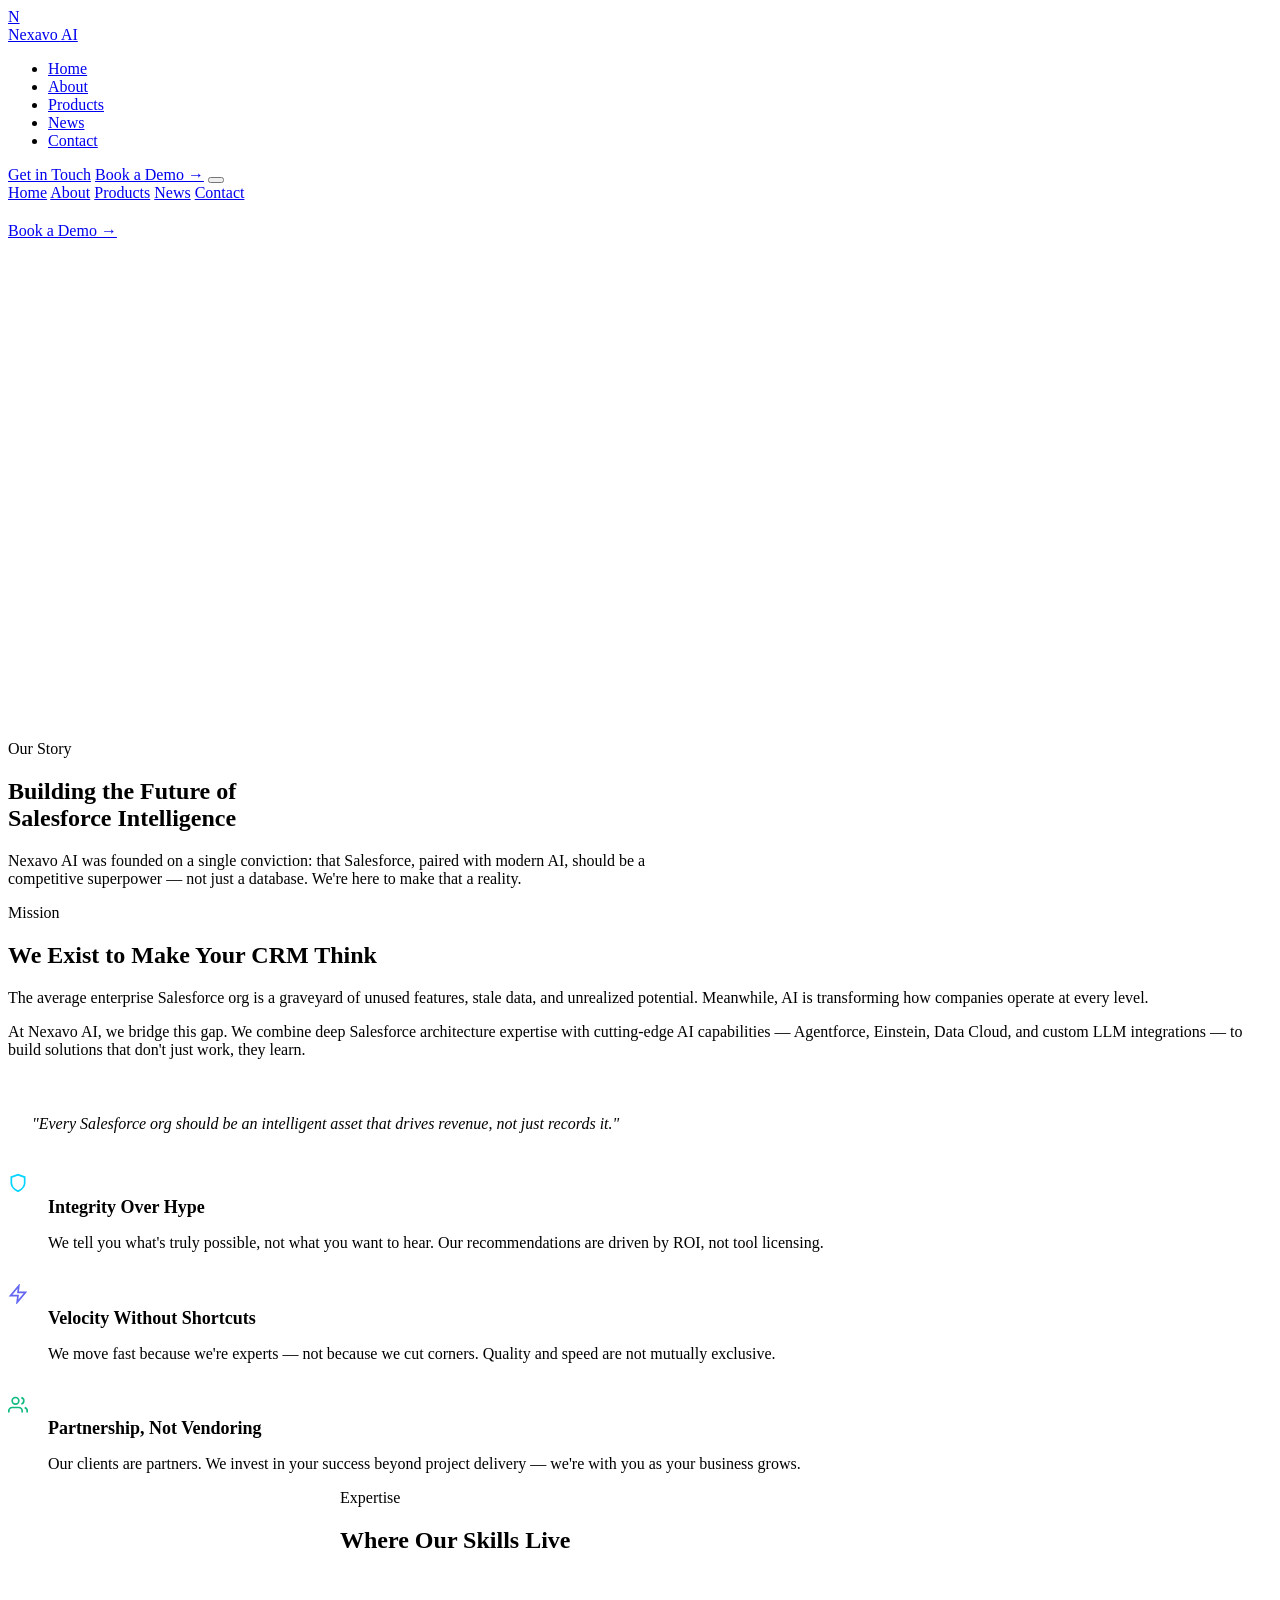
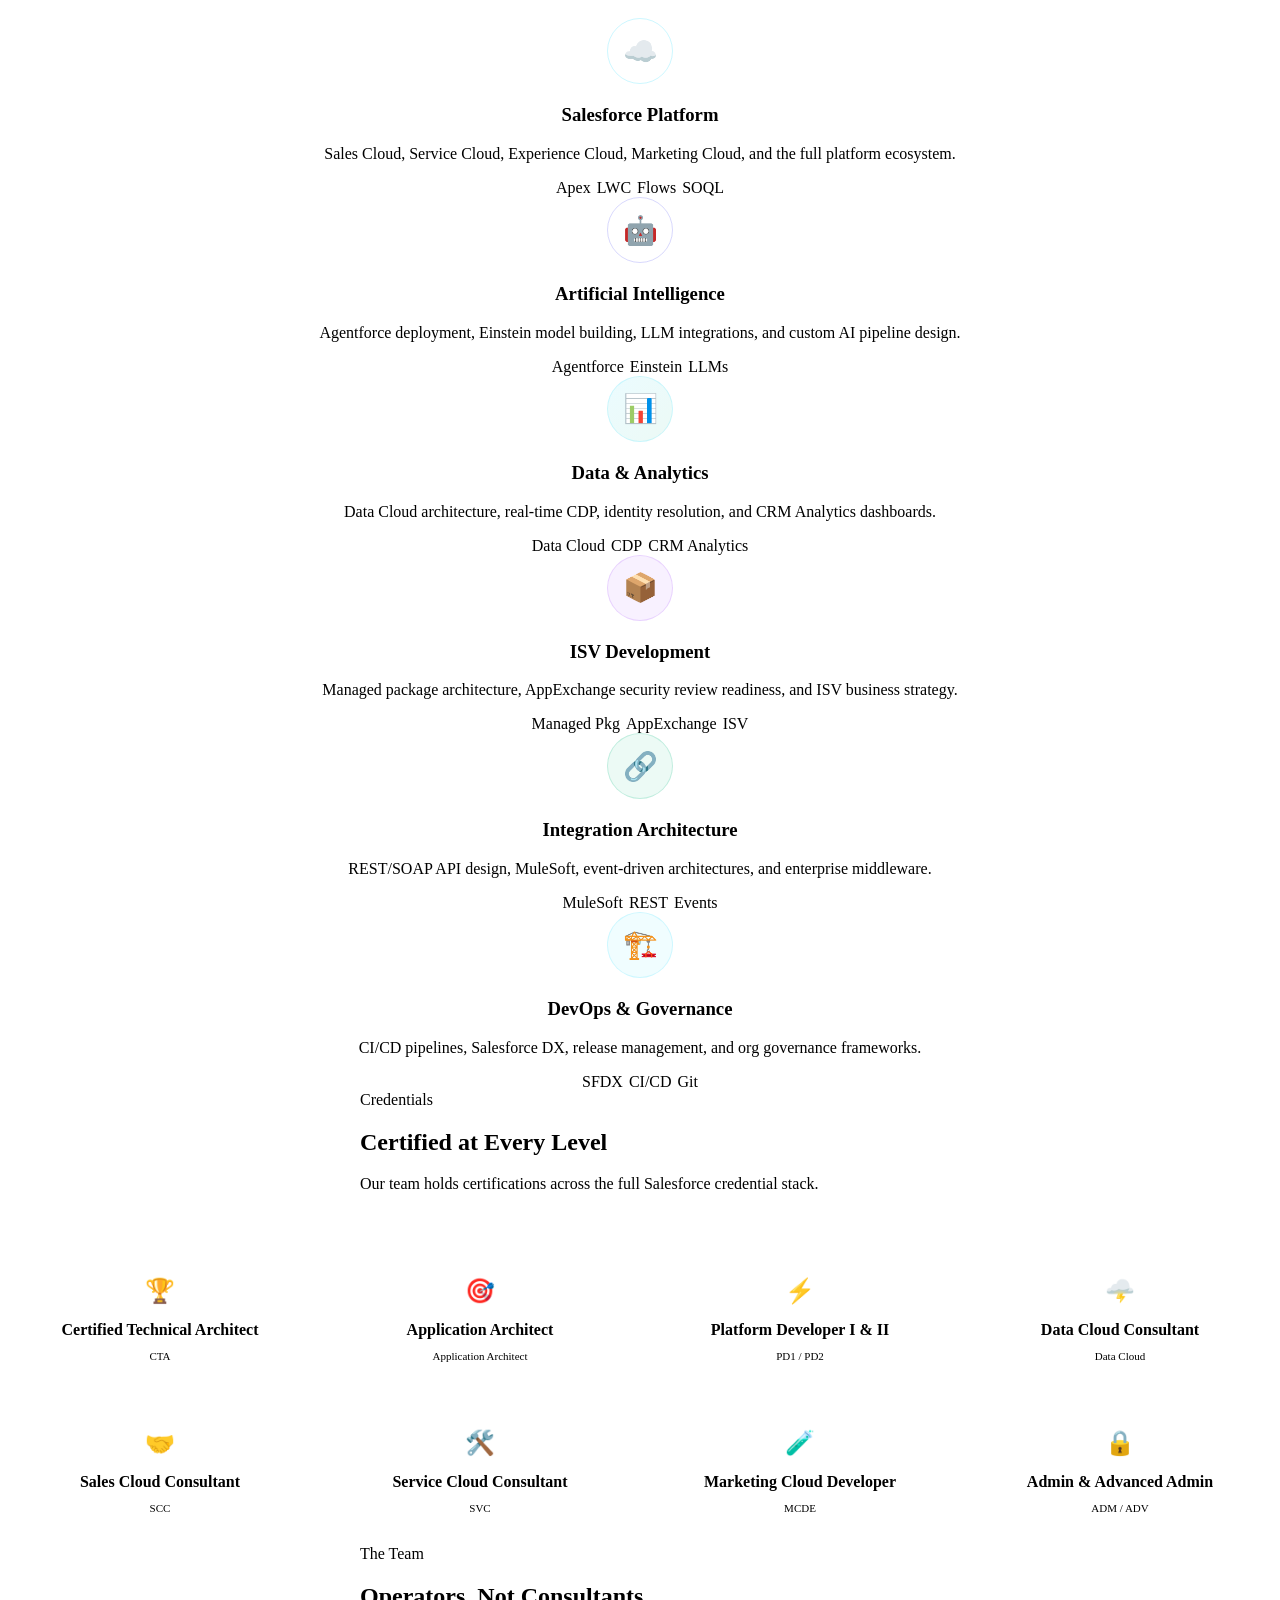
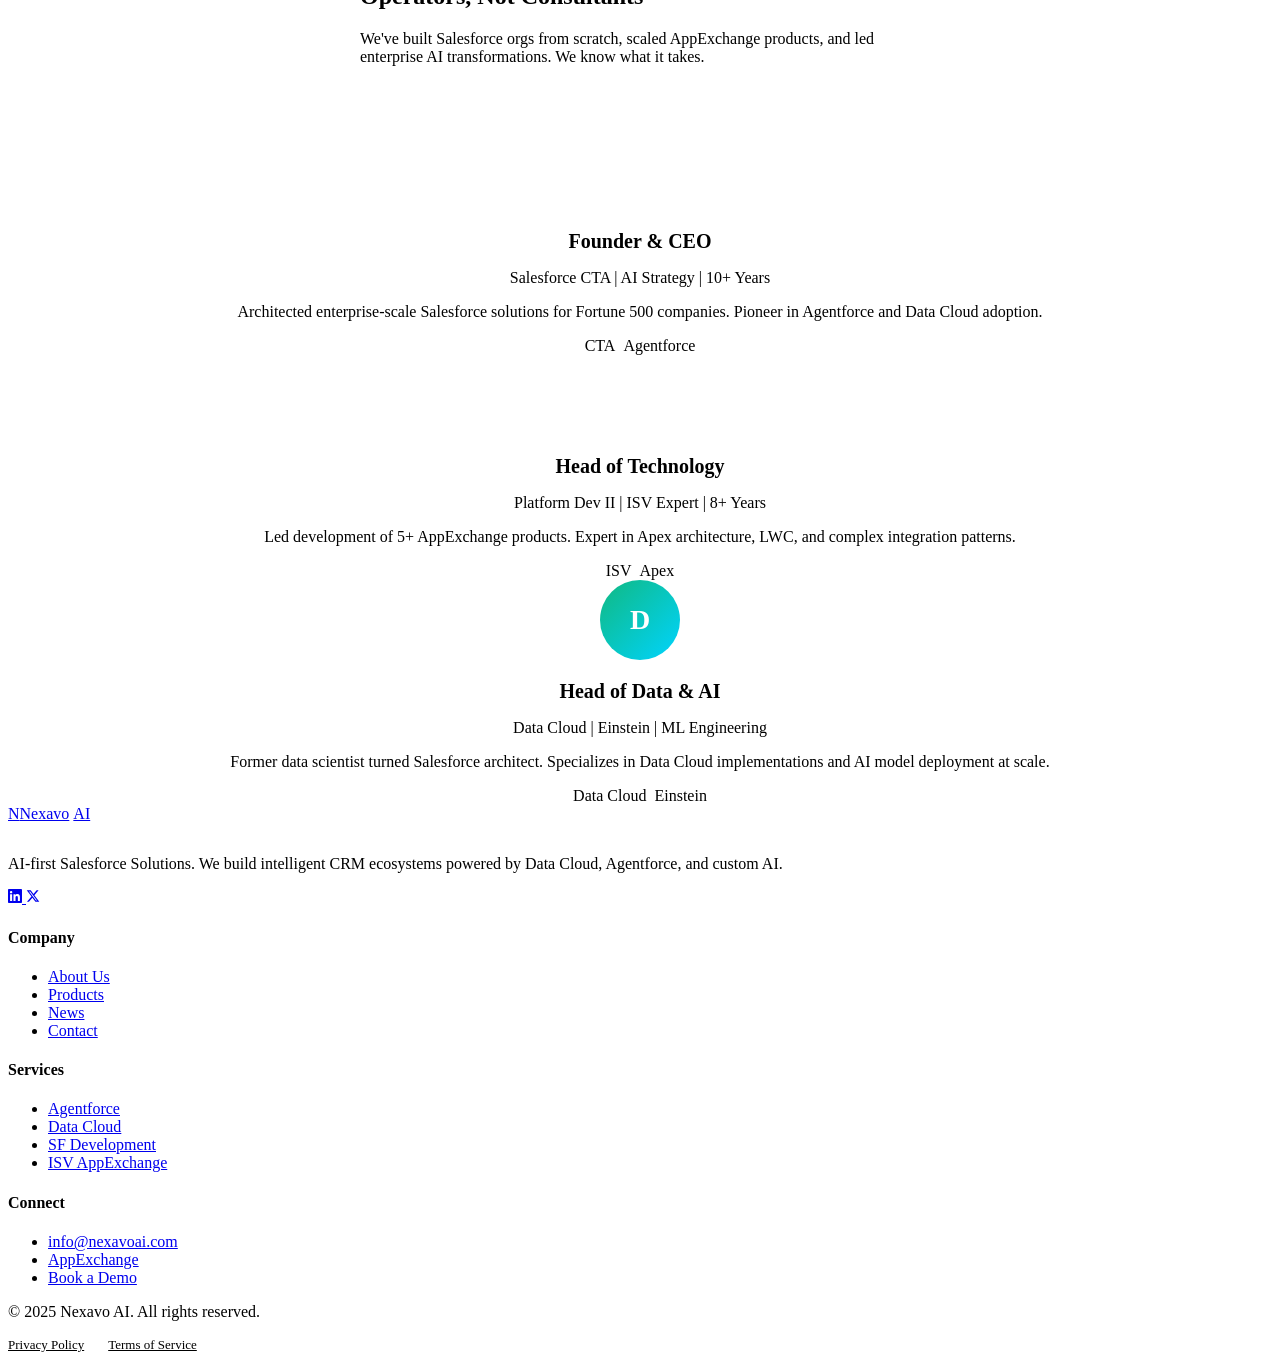
==== about.html @ 1b569180 "updated" ====
<!DOCTYPE html>
<html lang="en">
<head>
  <meta charset="UTF-8" />
  <meta name="viewport" content="width=device-width, initial-scale=1.0" />
  <meta name="description" content="About Nexavo AI — Our story, mission, and expertise in Salesforce development, Data Cloud, and AI." />
  <title>About Us — Nexavo AI</title>
  <link rel="stylesheet" href="css/style.css" />
  <link rel="icon" type="image/svg+xml" href="data:image/svg+xml,<svg xmlns='http://www.w3.org/2000/svg' viewBox='0 0 36 36'><rect width='36' height='36' rx='10' fill='url(%23g)'/><defs><linearGradient id='g' x1='0' y1='0' x2='1' y2='1'><stop offset='0' stop-color='%2300D4FF'/><stop offset='1' stop-color='%236366F1'/></linearGradient></defs><text x='8' y='26' font-size='20' font-weight='900' fill='white' font-family='sans-serif'>N</text></svg>" />
</head>
<body>

  <!-- NAV -->
  <nav class="nav" id="nav">
    <div class="container">
      <div class="nav-inner">
        <a href="index.html" class="nav-logo">
          <div class="logo-mark">N</div>
          Nexavo <span class="text-accent">AI</span>
        </a>
        <ul class="nav-links">
          <li><a href="index.html" class="nav-link">Home</a></li>
          <li><a href="about.html" class="nav-link">About</a></li>
          <li><a href="products.html" class="nav-link">Products</a></li>
          <li><a href="news.html" class="nav-link">News</a></li>
          <li><a href="contact.html" class="nav-link">Contact</a></li>
        </ul>
        <div class="nav-cta">
          <a href="contact.html" class="btn btn-secondary">Get in Touch</a>
          <a href="contact.html" class="btn btn-primary">Book a Demo →</a>
          <button class="hamburger" id="hamburger" aria-label="Menu">
            <span></span><span></span><span></span>
          </button>
        </div>
      </div>
    </div>
  </nav>

  <div class="mobile-menu" id="mobileMenu">
    <a href="index.html" class="nav-link">Home</a>
    <a href="about.html" class="nav-link">About</a>
    <a href="products.html" class="nav-link">Products</a>
    <a href="news.html" class="nav-link">News</a>
    <a href="contact.html" class="nav-link">Contact</a>
    <div style="margin-top:20px;display:flex;flex-direction:column;gap:12px;width:100%;max-width:280px;">
      <a href="contact.html" class="btn btn-primary btn-lg w-full" style="justify-content:center;">Book a Demo →</a>
    </div>
  </div>

  <!-- PAGE HERO -->
  <section class="page-hero" style="position:relative;overflow:hidden;">
    <div class="grid-bg"></div>
    <div class="orb orb-cyan" style="width:500px;height:500px;top:-100px;right:-100px;opacity:0.5;"></div>
    <div class="container">
      <div style="max-width:700px;">
        <div class="section-label" style="animation:fadeSlideUp 0.5s ease both;">
          <span>Our Story</span>
        </div>
        <h1 class="display-xl mb-24" style="animation:fadeSlideUp 0.5s 0.1s ease both;">
          Building the Future of<br>
          <span class="gradient-text">Salesforce Intelligence</span>
        </h1>
        <p class="body-lg text-muted" style="animation:fadeSlideUp 0.5s 0.2s ease both;">
          Nexavo AI was founded on a single conviction: that Salesforce, paired with modern AI, should be a competitive superpower — not just a database. We're here to make that a reality.
        </p>
      </div>
    </div>
  </section>

  <!-- MISSION -->
  <section class="section">
    <div class="container">
      <div class="grid-2" style="gap:80px;">
        <div class="reveal">
          <div class="section-label"><span>Mission</span></div>
          <h2 class="display-lg mb-24">We Exist to Make Your CRM Think</h2>
          <p class="body-lg text-muted mb-24">
            The average enterprise Salesforce org is a graveyard of unused features, stale data, and unrealized potential. Meanwhile, AI is transforming how companies operate at every level.
          </p>
          <p class="body-md text-muted mb-32">
            At Nexavo AI, we bridge this gap. We combine deep Salesforce architecture expertise with cutting-edge AI capabilities — Agentforce, Einstein, Data Cloud, and custom LLM integrations — to build solutions that don't just work, they learn.
          </p>
          <div style="padding:24px;background:var(--bg-elevated);border:1px solid var(--border-subtle);border-left:3px solid var(--cyan);border-radius:0 var(--radius-md) var(--radius-md) 0;">
            <p class="body-lg" style="font-style:italic;color:var(--text-secondary);">
              "Every Salesforce org should be an intelligent asset that drives revenue, not just records it."
            </p>
          </div>
        </div>

        <div class="reveal reveal-delay-2">
          <!-- Values grid -->
          <div style="display:flex;flex-direction:column;gap:16px;">
            <div class="card" style="display:flex;gap:20px;align-items:flex-start;">
              <div class="feature-icon icon-cyan" style="margin-bottom:0;flex-shrink:0;">
                <svg width="20" height="20" viewBox="0 0 24 24" fill="none" stroke="#00D4FF" stroke-width="2"><path d="M12 22s8-4 8-10V5l-8-3-8 3v7c0 6 8 10 8 10z"/></svg>
              </div>
              <div>
                <h4 class="display-sm" style="font-size:18px;margin-bottom:6px;">Integrity Over Hype</h4>
                <p class="body-sm text-muted">We tell you what's truly possible, not what you want to hear. Our recommendations are driven by ROI, not tool licensing.</p>
              </div>
            </div>
            <div class="card" style="display:flex;gap:20px;align-items:flex-start;">
              <div class="feature-icon icon-indigo" style="margin-bottom:0;flex-shrink:0;">
                <svg width="20" height="20" viewBox="0 0 24 24" fill="none" stroke="#6366F1" stroke-width="2"><path d="M13 2L3 14h9l-1 8 10-12h-9l1-8z"/></svg>
              </div>
              <div>
                <h4 class="display-sm" style="font-size:18px;margin-bottom:6px;">Velocity Without Shortcuts</h4>
                <p class="body-sm text-muted">We move fast because we're experts — not because we cut corners. Quality and speed are not mutually exclusive.</p>
              </div>
            </div>
            <div class="card" style="display:flex;gap:20px;align-items:flex-start;">
              <div class="feature-icon icon-emerald" style="margin-bottom:0;flex-shrink:0;">
                <svg width="20" height="20" viewBox="0 0 24 24" fill="none" stroke="#10B981" stroke-width="2"><path d="M17 21v-2a4 4 0 0 0-4-4H5a4 4 0 0 0-4 4v2"/><circle cx="9" cy="7" r="4"/><path d="M23 21v-2a4 4 0 0 0-3-3.87"/><path d="M16 3.13a4 4 0 0 1 0 7.75"/></svg>
              </div>
              <div>
                <h4 class="display-sm" style="font-size:18px;margin-bottom:6px;">Partnership, Not Vendoring</h4>
                <p class="body-sm text-muted">Our clients are partners. We invest in your success beyond project delivery — we're with you as your business grows.</p>
              </div>
            </div>
          </div>
        </div>
      </div>
    </div>
  </section>

  <!-- EXPERTISE -->
  <section class="section" style="background:var(--bg-surface);border-top:1px solid var(--border-subtle);border-bottom:1px solid var(--border-subtle);">
    <div class="container">
      <div class="text-center reveal" style="max-width:600px;margin:0 auto 64px;">
        <div class="section-label" style="justify-content:center;"><span>Expertise</span></div>
        <h2 class="display-lg">Where Our Skills Live</h2>
      </div>

      <div class="grid-3" style="gap:20px;">
        <div class="card reveal" style="text-align:center;">
          <div style="width:64px;height:64px;border-radius:50%;background:linear-gradient(135deg,var(--cyan-dim),var(--indigo-dim));border:1px solid rgba(0,212,255,0.2);display:flex;align-items:center;justify-content:center;margin:0 auto 20px;font-size:28px;">☁️</div>
          <h3 class="display-sm mb-12">Salesforce Platform</h3>
          <p class="body-sm text-muted mb-20">Sales Cloud, Service Cloud, Experience Cloud, Marketing Cloud, and the full platform ecosystem.</p>
          <div style="display:flex;flex-wrap:wrap;gap:6px;justify-content:center;">
            <span class="tag tag-white">Apex</span>
            <span class="tag tag-white">LWC</span>
            <span class="tag tag-white">Flows</span>
            <span class="tag tag-white">SOQL</span>
          </div>
        </div>

        <div class="card reveal reveal-delay-1" style="text-align:center;">
          <div style="width:64px;height:64px;border-radius:50%;background:linear-gradient(135deg,var(--indigo-dim),rgba(168,85,247,0.12));border:1px solid rgba(99,102,241,0.25);display:flex;align-items:center;justify-content:center;margin:0 auto 20px;font-size:28px;">🤖</div>
          <h3 class="display-sm mb-12">Artificial Intelligence</h3>
          <p class="body-sm text-muted mb-20">Agentforce deployment, Einstein model building, LLM integrations, and custom AI pipeline design.</p>
          <div style="display:flex;flex-wrap:wrap;gap:6px;justify-content:center;">
            <span class="tag tag-indigo">Agentforce</span>
            <span class="tag tag-white">Einstein</span>
            <span class="tag tag-white">LLMs</span>
          </div>
        </div>

        <div class="card reveal reveal-delay-2" style="text-align:center;">
          <div style="width:64px;height:64px;border-radius:50%;background:linear-gradient(135deg,rgba(0,212,255,0.08),rgba(16,185,129,0.08));border:1px solid rgba(0,212,255,0.15);display:flex;align-items:center;justify-content:center;margin:0 auto 20px;font-size:28px;">📊</div>
          <h3 class="display-sm mb-12">Data & Analytics</h3>
          <p class="body-sm text-muted mb-20">Data Cloud architecture, real-time CDP, identity resolution, and CRM Analytics dashboards.</p>
          <div style="display:flex;flex-wrap:wrap;gap:6px;justify-content:center;">
            <span class="tag tag-cyan">Data Cloud</span>
            <span class="tag tag-white">CDP</span>
            <span class="tag tag-white">CRM Analytics</span>
          </div>
        </div>

        <div class="card reveal" style="text-align:center;">
          <div style="width:64px;height:64px;border-radius:50%;background:rgba(168,85,247,0.08);border:1px solid rgba(168,85,247,0.2);display:flex;align-items:center;justify-content:center;margin:0 auto 20px;font-size:28px;">📦</div>
          <h3 class="display-sm mb-12">ISV Development</h3>
          <p class="body-sm text-muted mb-20">Managed package architecture, AppExchange security review readiness, and ISV business strategy.</p>
          <div style="display:flex;flex-wrap:wrap;gap:6px;justify-content:center;">
            <span class="tag tag-white">Managed Pkg</span>
            <span class="tag tag-white">AppExchange</span>
            <span class="tag tag-white">ISV</span>
          </div>
        </div>

        <div class="card reveal reveal-delay-1" style="text-align:center;">
          <div style="width:64px;height:64px;border-radius:50%;background:rgba(16,185,129,0.08);border:1px solid rgba(16,185,129,0.2);display:flex;align-items:center;justify-content:center;margin:0 auto 20px;font-size:28px;">🔗</div>
          <h3 class="display-sm mb-12">Integration Architecture</h3>
          <p class="body-sm text-muted mb-20">REST/SOAP API design, MuleSoft, event-driven architectures, and enterprise middleware.</p>
          <div style="display:flex;flex-wrap:wrap;gap:6px;justify-content:center;">
            <span class="tag tag-white">MuleSoft</span>
            <span class="tag tag-white">REST</span>
            <span class="tag tag-white">Events</span>
          </div>
        </div>

        <div class="card reveal reveal-delay-2" style="text-align:center;">
          <div style="width:64px;height:64px;border-radius:50%;background:rgba(0,212,255,0.06);border:1px solid rgba(0,212,255,0.15);display:flex;align-items:center;justify-content:center;margin:0 auto 20px;font-size:28px;">🏗️</div>
          <h3 class="display-sm mb-12">DevOps & Governance</h3>
          <p class="body-sm text-muted mb-20">CI/CD pipelines, Salesforce DX, release management, and org governance frameworks.</p>
          <div style="display:flex;flex-wrap:wrap;gap:6px;justify-content:center;">
            <span class="tag tag-white">SFDX</span>
            <span class="tag tag-white">CI/CD</span>
            <span class="tag tag-white">Git</span>
          </div>
        </div>
      </div>
    </div>
  </section>

  <!-- CERTIFICATIONS -->
  <section class="section">
    <div class="container">
      <div class="text-center reveal" style="max-width:560px;margin:0 auto 64px;">
        <div class="section-label" style="justify-content:center;"><span>Credentials</span></div>
        <h2 class="display-lg">Certified at Every Level</h2>
        <p class="body-lg text-muted" style="margin-top:16px;">Our team holds certifications across the full Salesforce credential stack.</p>
      </div>

      <div style="display:grid;grid-template-columns:repeat(4,1fr);gap:16px;">
        <div class="reveal" style="background:var(--bg-surface);border:1px solid var(--border-subtle);border-radius:var(--radius-md);padding:20px;text-align:center;">
          <div style="font-size:24px;margin-bottom:12px;">🏆</div>
          <p class="body-sm" style="font-weight:600;margin-bottom:4px;">Certified Technical Architect</p>
          <p style="font-size:11px;color:var(--text-muted);font-family:var(--font-mono);">CTA</p>
        </div>
        <div class="reveal reveal-delay-1" style="background:var(--bg-surface);border:1px solid var(--border-subtle);border-radius:var(--radius-md);padding:20px;text-align:center;">
          <div style="font-size:24px;margin-bottom:12px;">🎯</div>
          <p class="body-sm" style="font-weight:600;margin-bottom:4px;">Application Architect</p>
          <p style="font-size:11px;color:var(--text-muted);font-family:var(--font-mono);">Application Architect</p>
        </div>
        <div class="reveal reveal-delay-2" style="background:var(--bg-surface);border:1px solid var(--border-subtle);border-radius:var(--radius-md);padding:20px;text-align:center;">
          <div style="font-size:24px;margin-bottom:12px;">⚡</div>
          <p class="body-sm" style="font-weight:600;margin-bottom:4px;">Platform Developer I & II</p>
          <p style="font-size:11px;color:var(--text-muted);font-family:var(--font-mono);">PD1 / PD2</p>
        </div>
        <div class="reveal reveal-delay-3" style="background:var(--bg-surface);border:1px solid var(--border-subtle);border-radius:var(--radius-md);padding:20px;text-align:center;">
          <div style="font-size:24px;margin-bottom:12px;">🌩️</div>
          <p class="body-sm" style="font-weight:600;margin-bottom:4px;">Data Cloud Consultant</p>
          <p style="font-size:11px;color:var(--text-muted);font-family:var(--font-mono);">Data Cloud</p>
        </div>
        <div class="reveal" style="background:var(--bg-surface);border:1px solid var(--border-subtle);border-radius:var(--radius-md);padding:20px;text-align:center;">
          <div style="font-size:24px;margin-bottom:12px;">🤝</div>
          <p class="body-sm" style="font-weight:600;margin-bottom:4px;">Sales Cloud Consultant</p>
          <p style="font-size:11px;color:var(--text-muted);font-family:var(--font-mono);">SCC</p>
        </div>
        <div class="reveal reveal-delay-1" style="background:var(--bg-surface);border:1px solid var(--border-subtle);border-radius:var(--radius-md);padding:20px;text-align:center;">
          <div style="font-size:24px;margin-bottom:12px;">🛠️</div>
          <p class="body-sm" style="font-weight:600;margin-bottom:4px;">Service Cloud Consultant</p>
          <p style="font-size:11px;color:var(--text-muted);font-family:var(--font-mono);">SVC</p>
        </div>
        <div class="reveal reveal-delay-2" style="background:var(--bg-surface);border:1px solid var(--border-subtle);border-radius:var(--radius-md);padding:20px;text-align:center;">
          <div style="font-size:24px;margin-bottom:12px;">🧪</div>
          <p class="body-sm" style="font-weight:600;margin-bottom:4px;">Marketing Cloud Developer</p>
          <p style="font-size:11px;color:var(--text-muted);font-family:var(--font-mono);">MCDE</p>
        </div>
        <div class="reveal reveal-delay-3" style="background:var(--bg-surface);border:1px solid var(--border-subtle);border-radius:var(--radius-md);padding:20px;text-align:center;">
          <div style="font-size:24px;margin-bottom:12px;">🔒</div>
          <p class="body-sm" style="font-weight:600;margin-bottom:4px;">Admin & Advanced Admin</p>
          <p style="font-size:11px;color:var(--text-muted);font-family:var(--font-mono);">ADM / ADV</p>
        </div>
      </div>
    </div>
  </section>

  <!-- TEAM -->
  <section class="section" style="background:var(--bg-surface);border-top:1px solid var(--border-subtle);">
    <div class="container">
      <div class="text-center reveal" style="max-width:560px;margin:0 auto 64px;">
        <div class="section-label" style="justify-content:center;"><span>The Team</span></div>
        <h2 class="display-lg">Operators, Not Consultants</h2>
        <p class="body-lg text-muted" style="margin-top:16px;">We've built Salesforce orgs from scratch, scaled AppExchange products, and led enterprise AI transformations. We know what it takes.</p>
      </div>

      <div class="grid-3" style="gap:24px;">
        <!-- Founder placeholder -->
        <div class="card reveal" style="text-align:center;">
          <div style="width:80px;height:80px;border-radius:50%;background:linear-gradient(135deg,var(--cyan),var(--indigo));margin:0 auto 20px;display:flex;align-items:center;justify-content:center;font-family:var(--font-display);font-weight:800;font-size:28px;color:#fff;">F</div>
          <h3 class="display-sm" style="font-size:20px;margin-bottom:4px;">Founder & CEO</h3>
          <p class="body-sm text-muted mb-16">Salesforce CTA | AI Strategy | 10+ Years</p>
          <p class="body-sm text-muted">Architected enterprise-scale Salesforce solutions for Fortune 500 companies. Pioneer in Agentforce and Data Cloud adoption.</p>
          <div style="display:flex;gap:8px;justify-content:center;margin-top:16px;">
            <span class="tag tag-cyan">CTA</span>
            <span class="tag tag-white">Agentforce</span>
          </div>
        </div>

        <div class="card reveal reveal-delay-1" style="text-align:center;">
          <div style="width:80px;height:80px;border-radius:50%;background:linear-gradient(135deg,var(--indigo),#A855F7);margin:0 auto 20px;display:flex;align-items:center;justify-content:center;font-family:var(--font-display);font-weight:800;font-size:28px;color:#fff;">T</div>
          <h3 class="display-sm" style="font-size:20px;margin-bottom:4px;">Head of Technology</h3>
          <p class="body-sm text-muted mb-16">Platform Dev II | ISV Expert | 8+ Years</p>
          <p class="body-sm text-muted">Led development of 5+ AppExchange products. Expert in Apex architecture, LWC, and complex integration patterns.</p>
          <div style="display:flex;gap:8px;justify-content:center;margin-top:16px;">
            <span class="tag tag-indigo">ISV</span>
            <span class="tag tag-white">Apex</span>
          </div>
        </div>

        <div class="card reveal reveal-delay-2" style="text-align:center;">
          <div style="width:80px;height:80px;border-radius:50%;background:linear-gradient(135deg,#10B981,#00D4FF);margin:0 auto 20px;display:flex;align-items:center;justify-content:center;font-family:var(--font-display);font-weight:800;font-size:28px;color:#fff;">D</div>
          <h3 class="display-sm" style="font-size:20px;margin-bottom:4px;">Head of Data & AI</h3>
          <p class="body-sm text-muted mb-16">Data Cloud | Einstein | ML Engineering</p>
          <p class="body-sm text-muted">Former data scientist turned Salesforce architect. Specializes in Data Cloud implementations and AI model deployment at scale.</p>
          <div style="display:flex;gap:8px;justify-content:center;margin-top:16px;">
            <span class="tag tag-cyan">Data Cloud</span>
            <span class="tag tag-white">Einstein</span>
          </div>
        </div>
      </div>
    </div>
  </section>

  <!-- FOOTER -->
  <footer class="footer">
    <div class="container">
      <div class="footer-grid">
        <div class="footer-brand">
          <a href="index.html" class="nav-logo" style="display:inline-flex;margin-bottom:16px;">
            <div class="logo-mark">N</div>
            Nexavo <span class="text-accent" style="margin-left:4px;">AI</span>
          </a>
          <p>AI-first Salesforce Solutions. We build intelligent CRM ecosystems powered by Data Cloud, Agentforce, and custom AI.</p>
          <div class="social-links">
            <a href="#" class="social-link" aria-label="LinkedIn">
              <svg width="14" height="14" viewBox="0 0 24 24" fill="currentColor"><path d="M20.447 20.452h-3.554v-5.569c0-1.328-.027-3.037-1.852-3.037-1.853 0-2.136 1.445-2.136 2.939v5.667H9.351V9h3.414v1.561h.046c.477-.9 1.637-1.85 3.37-1.85 3.601 0 4.267 2.37 4.267 5.455v6.286zM5.337 7.433a2.062 2.062 0 0 1-2.063-2.065 2.064 2.064 0 1 1 2.063 2.065zm1.782 13.019H3.555V9h3.564v11.452zM22.225 0H1.771C.792 0 0 .774 0 1.729v20.542C0 23.227.792 24 1.771 24h20.451C23.2 24 24 23.227 24 22.271V1.729C24 .774 23.2 0 22.222 0h.003z"/></svg>
            </a>
            <a href="#" class="social-link" aria-label="Twitter/X">
              <svg width="14" height="14" viewBox="0 0 24 24" fill="currentColor"><path d="M18.244 2.25h3.308l-7.227 8.26 8.502 11.24H16.17l-5.214-6.817L4.99 21.75H1.68l7.73-8.835L1.254 2.25H8.08l4.713 6.231zm-1.161 17.52h1.833L7.084 4.126H5.117z"/></svg>
            </a>
          </div>
        </div>
        <div class="footer-col">
          <h4>Company</h4>
          <ul><li><a href="about.html">About Us</a></li><li><a href="products.html">Products</a></li><li><a href="news.html">News</a></li><li><a href="contact.html">Contact</a></li></ul>
        </div>
        <div class="footer-col">
          <h4>Services</h4>
          <ul><li><a href="#">Agentforce</a></li><li><a href="#">Data Cloud</a></li><li><a href="#">SF Development</a></li><li><a href="#">ISV AppExchange</a></li></ul>
        </div>
        <div class="footer-col">
          <h4>Connect</h4>
          <ul><li><a href="mailto:info@nexavoai.com">info@nexavoai.com</a></li><li><a href="#">AppExchange</a></li><li><a href="contact.html">Book a Demo</a></li></ul>
        </div>
      </div>
      <div class="footer-bottom">
        <p>© 2025 Nexavo AI. All rights reserved.</p>
        <div style="display:flex;gap:24px;"><a href="#" style="font-size:13px;color:var(--text-muted);">Privacy Policy</a><a href="#" style="font-size:13px;color:var(--text-muted);">Terms of Service</a></div>
      </div>
    </div>
  </footer>

  <script src="js/main.js"></script>
</body>
</html>
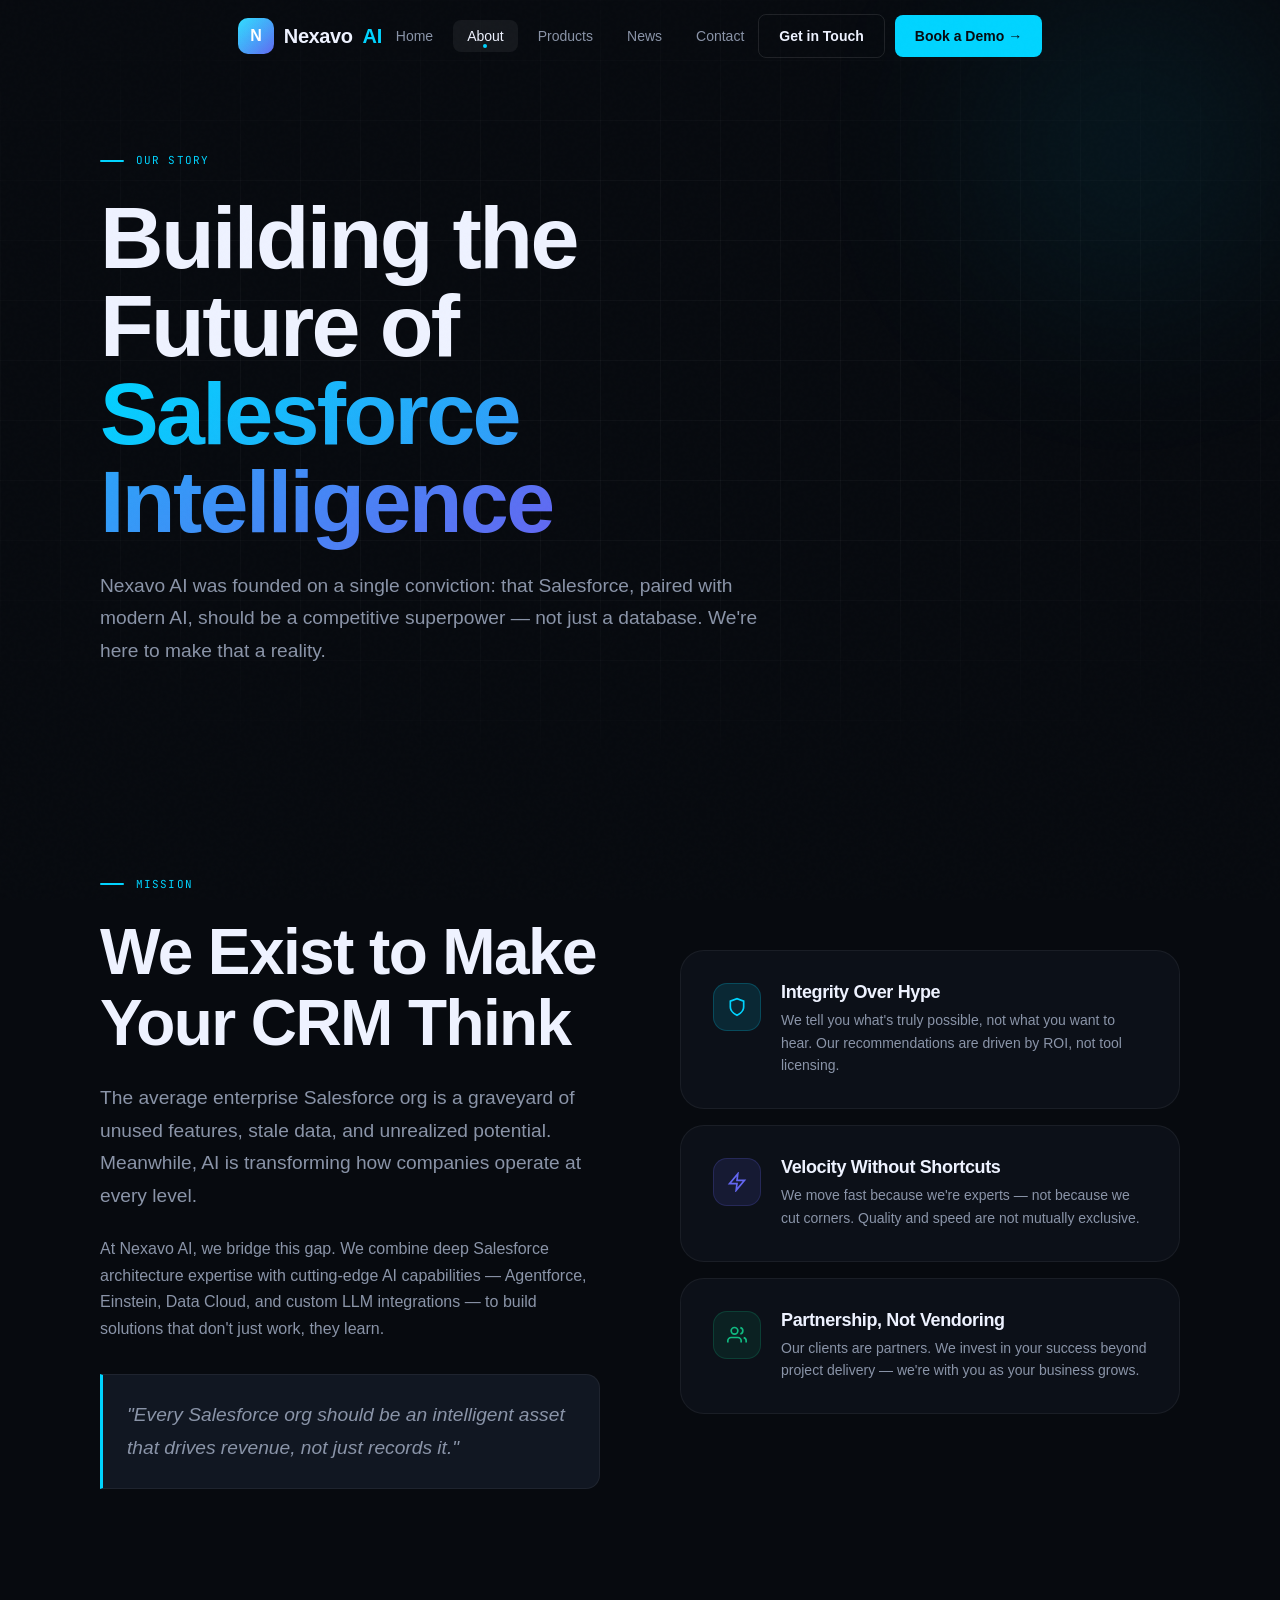
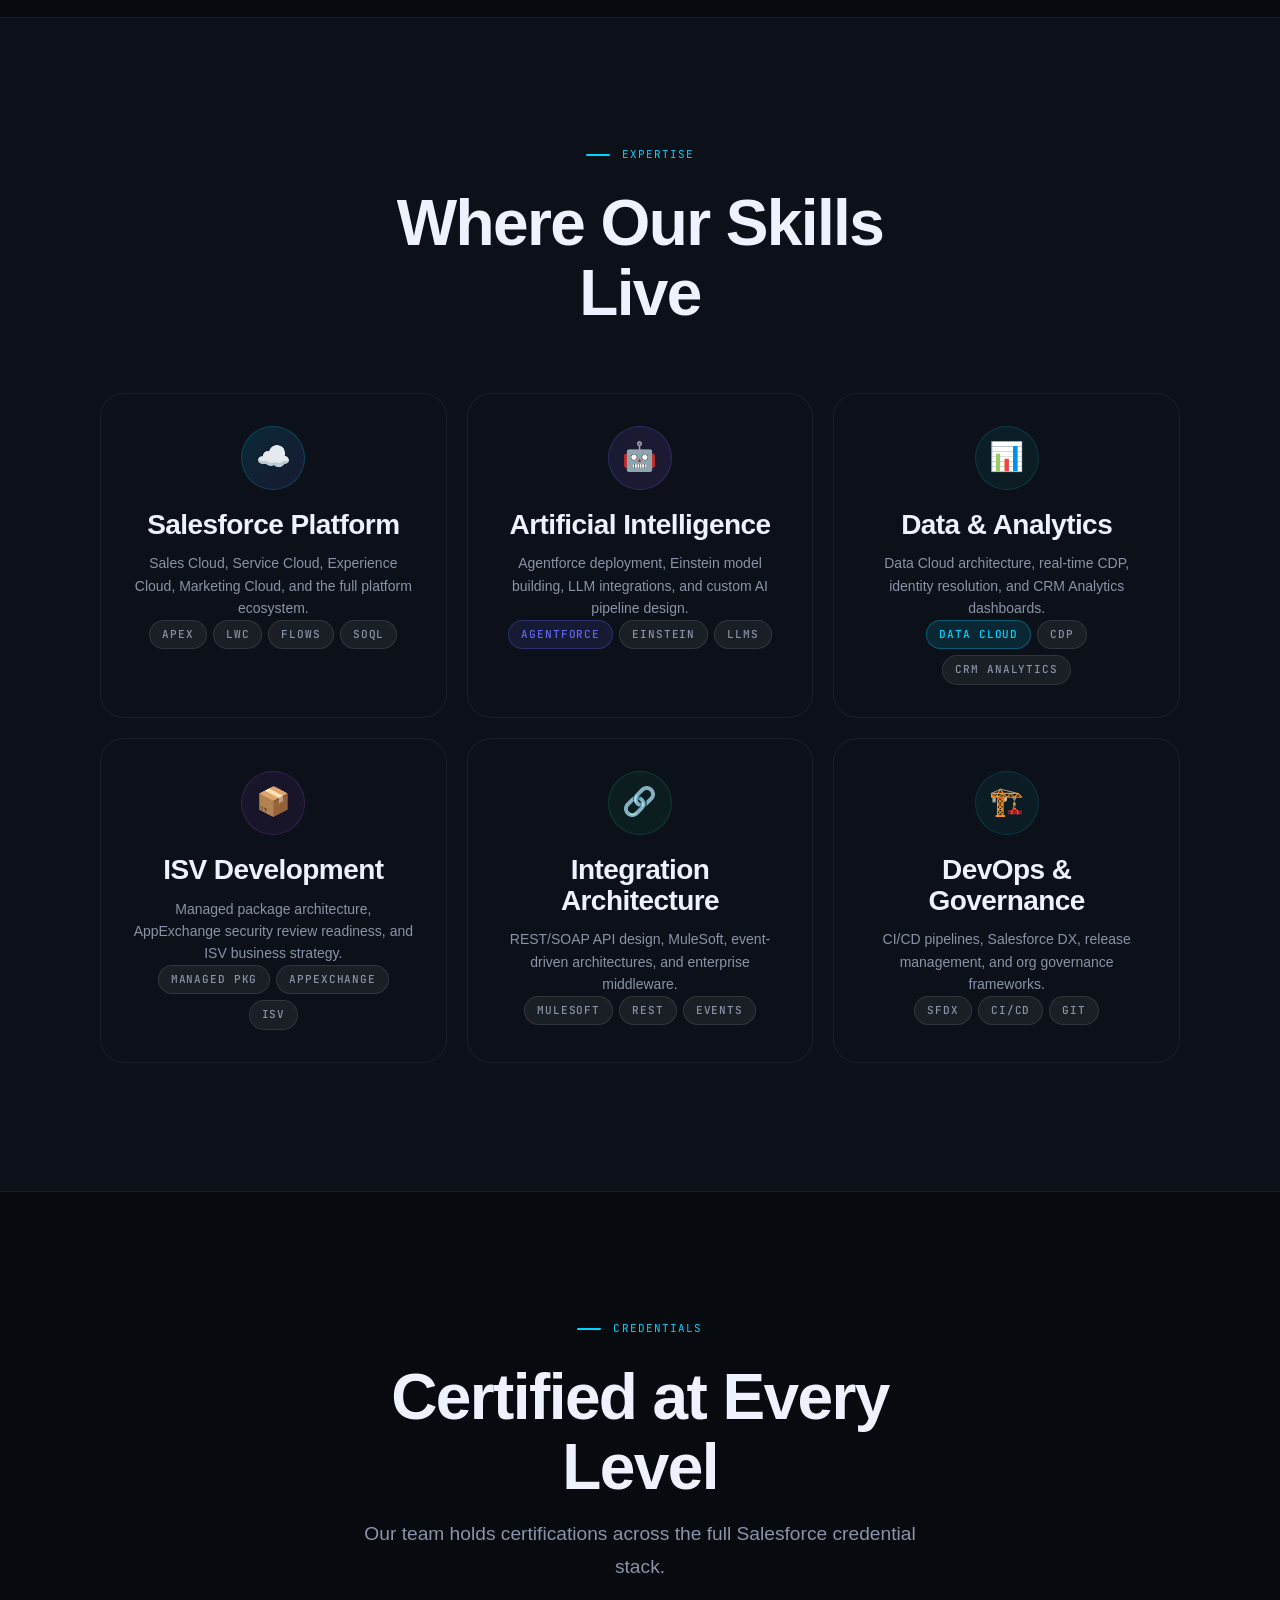
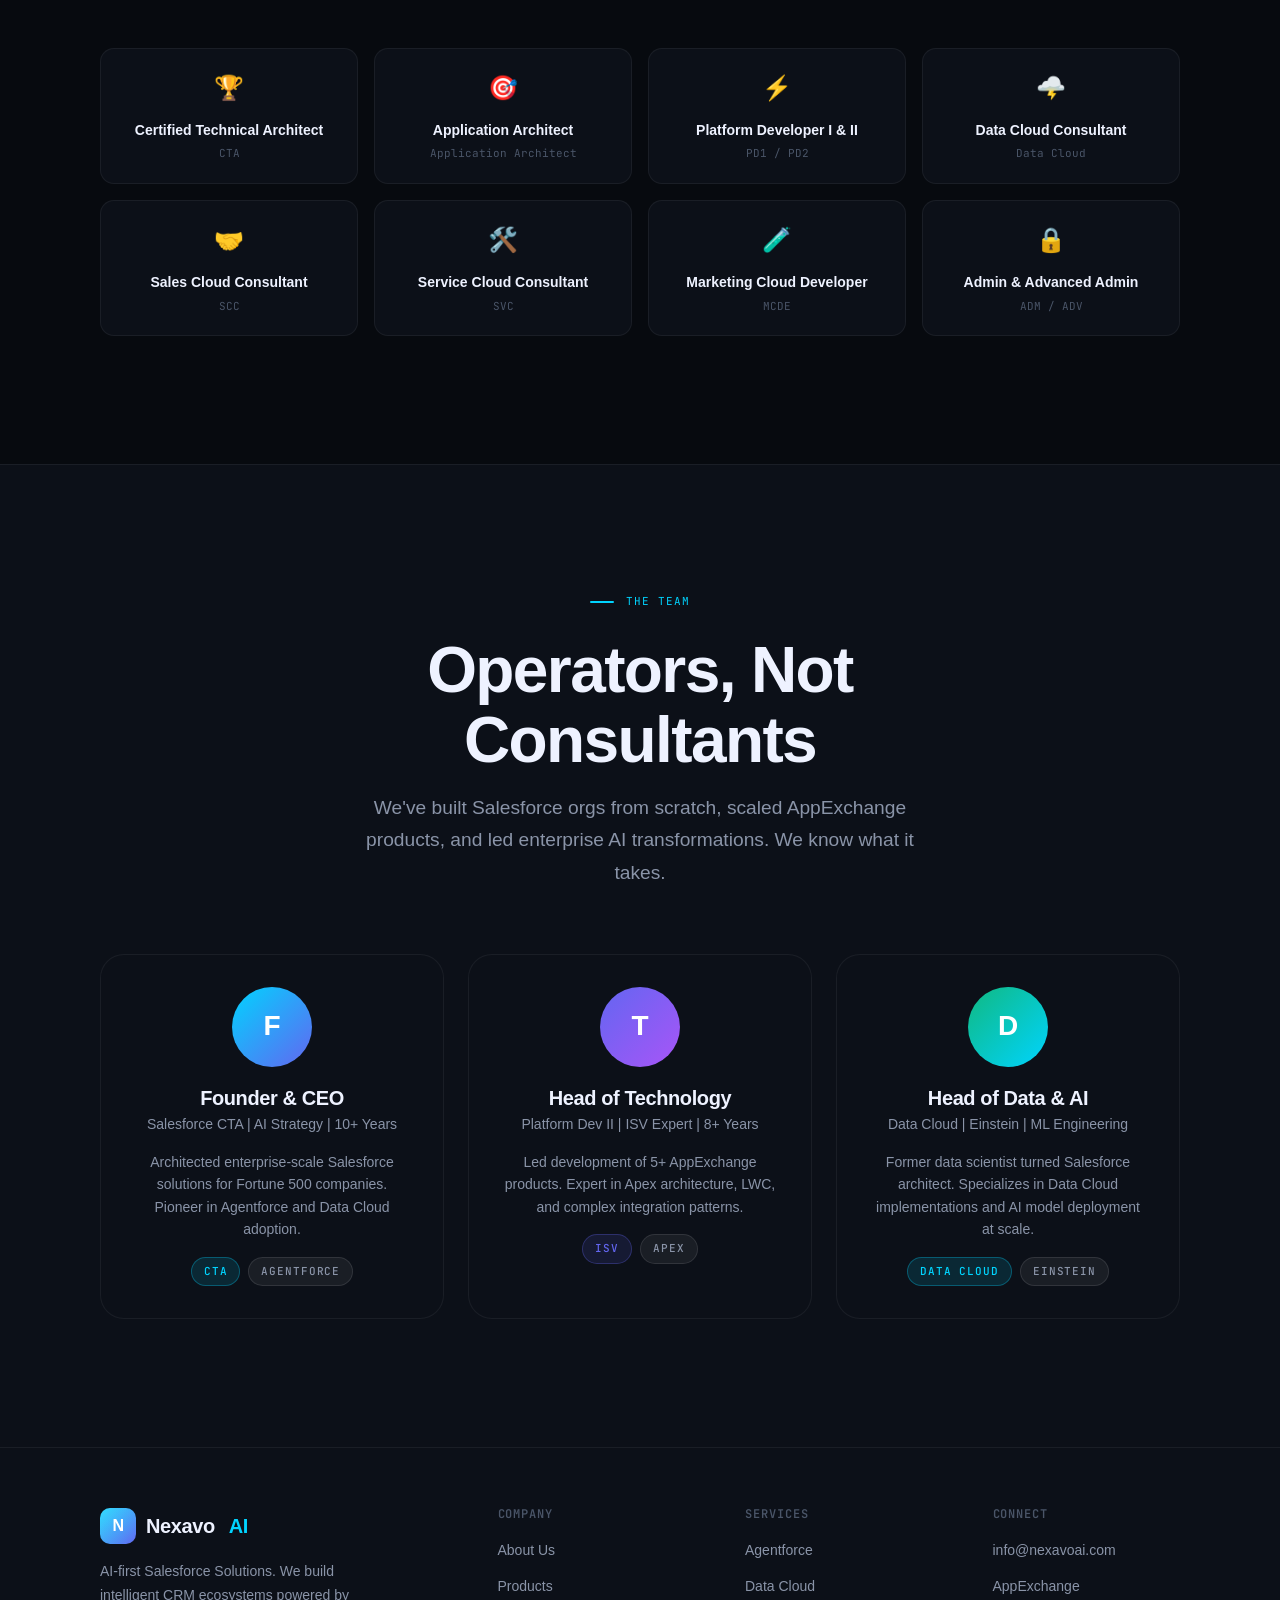
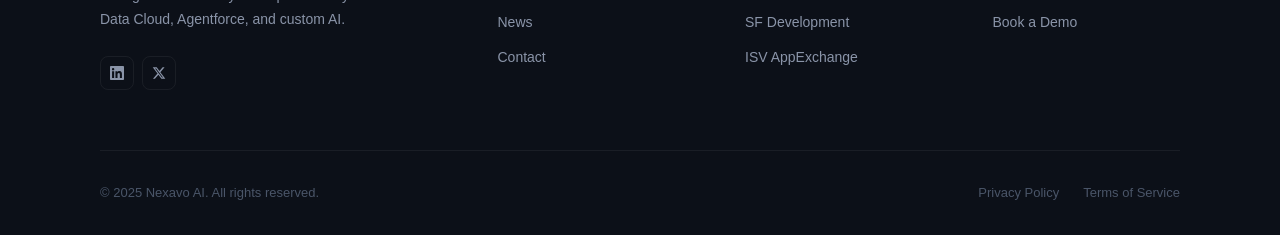
==== commit 6e4b3273: "fixes" ====
--- a/about.html
+++ b/about.html
@@ -5,7 +5,7 @@
   <meta name="viewport" content="width=device-width, initial-scale=1.0" />
   <meta name="description" content="About Nexavo AI — Our story, mission, and expertise in Salesforce development, Data Cloud, and AI." />
   <title>About Us — Nexavo AI</title>
-  <link rel="stylesheet" href="css/style.css" />
+  <link rel="stylesheet" href="style.css" />
   <link rel="icon" type="image/svg+xml" href="data:image/svg+xml,<svg xmlns='http://www.w3.org/2000/svg' viewBox='0 0 36 36'><rect width='36' height='36' rx='10' fill='url(%23g)'/><defs><linearGradient id='g' x1='0' y1='0' x2='1' y2='1'><stop offset='0' stop-color='%2300D4FF'/><stop offset='1' stop-color='%236366F1'/></linearGradient></defs><text x='8' y='26' font-size='20' font-weight='900' fill='white' font-family='sans-serif'>N</text></svg>" />
 </head>
 <body>
@@ -211,7 +211,7 @@
         <p class="body-lg text-muted" style="margin-top:16px;">Our team holds certifications across the full Salesforce credential stack.</p>
       </div>
 
-      <div style="display:grid;grid-template-columns:repeat(4,1fr);gap:16px;">
+      <div class="certification-grid" style="display:grid;grid-template-columns:repeat(4,1fr);gap:16px;">
         <div class="reveal" style="background:var(--bg-surface);border:1px solid var(--border-subtle);border-radius:var(--radius-md);padding:20px;text-align:center;">
           <div style="font-size:24px;margin-bottom:12px;">🏆</div>
           <p class="body-sm" style="font-weight:600;margin-bottom:4px;">Certified Technical Architect</p>
@@ -342,6 +342,6 @@
     </div>
   </footer>
 
-  <script src="js/main.js"></script>
+  <script src="main.js"></script>
 </body>
 </html>
--- a/style.css
+++ b/style.css
@@ -0,0 +1,979 @@
+/* ============================================================
+   NEXAVO AI — Main Stylesheet
+   Design: Dark editorial-geometric, electric cyan accent
+   Fonts: Syne (display) + Outfit (body)
+   ============================================================ */
+
+@import url('https://fonts.googleapis.com/css2?family=Syne:wght@400;500;600;700;800&family=Outfit:wght@300;400;500;600&family=JetBrains+Mono:wght@400;500&display=swap');
+
+/* ─── CSS Variables ─────────────────────────────────────── */
+:root {
+  /* Colors */
+  --bg-base:        #070A0F;
+  --bg-surface:     #0C1018;
+  --bg-elevated:    #111722;
+  --bg-glass:       rgba(13, 18, 26, 0.7);
+
+  --border-subtle:  rgba(255,255,255,0.06);
+  --border-default: rgba(255,255,255,0.10);
+  --border-strong:  rgba(255,255,255,0.18);
+
+  --cyan:           #00D4FF;
+  --cyan-dim:       rgba(0, 212, 255, 0.12);
+  --cyan-glow:      rgba(0, 212, 255, 0.35);
+  --indigo:         #6366F1;
+  --indigo-dim:     rgba(99, 102, 241, 0.12);
+
+  --text-primary:   #EEF2FF;
+  --text-secondary: #8A94A8;
+  --text-muted:     #4A5568;
+
+  /* Typography */
+  --font-display:   'Syne', sans-serif;
+  --font-body:      'Outfit', sans-serif;
+  --font-mono:      'JetBrains Mono', monospace;
+
+  /* Spacing */
+  --nav-height:     72px;
+  --section-y:      clamp(80px, 10vw, 140px);
+  --container-max:  1200px;
+  --container-pad:  clamp(20px, 5vw, 60px);
+
+  /* Effects */
+  --radius-sm:      8px;
+  --radius-md:      14px;
+  --radius-lg:      24px;
+  --radius-xl:      40px;
+
+  --shadow-card:    0 1px 3px rgba(0,0,0,0.4), 0 8px 32px rgba(0,0,0,0.3);
+  --shadow-glow:    0 0 40px rgba(0,212,255,0.15), 0 0 80px rgba(0,212,255,0.05);
+  --transition:     all 0.25s cubic-bezier(0.4, 0, 0.2, 1);
+}
+
+/* ─── Reset & Base ──────────────────────────────────────── */
+*, *::before, *::after { box-sizing: border-box; margin: 0; padding: 0; }
+
+html {
+  scroll-behavior: smooth;
+  -webkit-font-smoothing: antialiased;
+  -moz-osx-font-smoothing: grayscale;
+}
+
+body {
+  background-color: var(--bg-base);
+  color: var(--text-primary);
+  font-family: var(--font-body);
+  font-size: 16px;
+  line-height: 1.6;
+  overflow-x: hidden;
+}
+
+/* Noise texture overlay */
+body::before {
+  content: '';
+  position: fixed;
+  inset: 0;
+  background-image: url("data:image/svg+xml,%3Csvg viewBox='0 0 256 256' xmlns='http://www.w3.org/2000/svg'%3E%3Cfilter id='noise'%3E%3CfeTurbulence type='fractalNoise' baseFrequency='0.9' numOctaves='4' stitchTiles='stitch'/%3E%3C/filter%3E%3Crect width='100%25' height='100%25' filter='url(%23noise)' opacity='0.03'/%3E%3C/svg%3E");
+  pointer-events: none;
+  z-index: 9999;
+  opacity: 0.4;
+}
+
+img { max-width: 100%; display: block; }
+a { color: inherit; text-decoration: none; }
+ul { list-style: none; }
+button { cursor: pointer; border: none; background: none; font: inherit; }
+
+/* ─── Typography ────────────────────────────────────────── */
+h1, h2, h3, h4, h5 {
+  font-family: var(--font-display);
+  font-weight: 700;
+  line-height: 1.1;
+  letter-spacing: -0.02em;
+}
+
+.display-xl {
+  font-size: clamp(48px, 7vw, 88px);
+  font-weight: 800;
+  letter-spacing: -0.03em;
+  line-height: 1.0;
+}
+.display-lg {
+  font-size: clamp(36px, 5vw, 64px);
+  font-weight: 700;
+  letter-spacing: -0.025em;
+}
+.display-md {
+  font-size: clamp(24px, 3.5vw, 40px);
+  font-weight: 700;
+}
+.display-sm {
+  font-size: clamp(18px, 2.5vw, 28px);
+  font-weight: 600;
+}
+
+.body-lg { font-size: clamp(16px, 1.5vw, 20px); line-height: 1.7; }
+.body-md { font-size: 16px; line-height: 1.65; }
+.body-sm { font-size: 14px; line-height: 1.6; }
+
+.text-muted { color: var(--text-secondary); }
+.text-accent { color: var(--cyan); }
+.mono { font-family: var(--font-mono); font-size: 13px; }
+
+/* ─── Layout ────────────────────────────────────────────── */
+.container {
+  max-width: var(--container-max);
+  margin: 0 auto;
+  padding: 0 var(--container-pad);
+}
+
+.section { padding: var(--section-y) 0; }
+
+.grid-2 { display: grid; grid-template-columns: 1fr 1fr; gap: 40px; align-items: center; }
+.grid-3 { display: grid; grid-template-columns: repeat(3, 1fr); gap: 24px; }
+.grid-4 { display: grid; grid-template-columns: repeat(4, 1fr); gap: 20px; }
+
+/* ─── Navigation ────────────────────────────────────────── */
+.nav {
+  position: fixed;
+  top: 0;
+  left: 0;
+  right: 0;
+  z-index: 1000;
+  height: var(--nav-height);
+  display: flex;
+  align-items: center;
+  transition: var(--transition);
+}
+
+.nav.scrolled {
+  background: rgba(7, 10, 15, 0.85);
+  backdrop-filter: blur(20px) saturate(180%);
+  -webkit-backdrop-filter: blur(20px) saturate(180%);
+  border-bottom: 1px solid var(--border-subtle);
+}
+
+.nav-inner {
+  display: flex;
+  align-items: center;
+  justify-content: space-between;
+  width: 100%;
+}
+
+.nav-logo {
+  display: flex;
+  align-items: center;
+  gap: 10px;
+  font-family: var(--font-display);
+  font-weight: 800;
+  font-size: 20px;
+  letter-spacing: -0.02em;
+  color: var(--text-primary);
+  transition: var(--transition);
+}
+.nav-logo:hover { color: var(--cyan); }
+
+.logo-mark {
+  width: 36px;
+  height: 36px;
+  background: linear-gradient(135deg, var(--cyan), var(--indigo));
+  border-radius: 10px;
+  display: flex;
+  align-items: center;
+  justify-content: center;
+  font-size: 16px;
+  font-weight: 800;
+  color: #fff;
+  flex-shrink: 0;
+  position: relative;
+  overflow: hidden;
+}
+
+.logo-mark::before {
+  content: '';
+  position: absolute;
+  inset: 0;
+  background: linear-gradient(135deg, rgba(255,255,255,0.2), transparent);
+}
+
+.nav-links {
+  display: flex;
+  align-items: center;
+  gap: 6px;
+}
+
+.nav-link {
+  font-size: 14px;
+  font-weight: 500;
+  color: var(--text-secondary);
+  padding: 8px 14px;
+  border-radius: var(--radius-sm);
+  transition: var(--transition);
+  position: relative;
+}
+
+.nav-link:hover,
+.nav-link.active {
+  color: var(--text-primary);
+  background: var(--border-subtle);
+}
+
+.nav-link.active::after {
+  content: '';
+  position: absolute;
+  bottom: 4px;
+  left: 50%;
+  transform: translateX(-50%);
+  width: 4px;
+  height: 4px;
+  border-radius: 50%;
+  background: var(--cyan);
+}
+
+.nav-cta {
+  display: flex;
+  align-items: center;
+  gap: 10px;
+}
+
+/* Hamburger */
+.hamburger {
+  display: none;
+  flex-direction: column;
+  gap: 5px;
+  padding: 8px;
+  cursor: pointer;
+}
+.hamburger span {
+  display: block;
+  width: 22px;
+  height: 2px;
+  background: var(--text-primary);
+  border-radius: 2px;
+  transition: var(--transition);
+}
+.hamburger.open span:nth-child(1) { transform: translateY(7px) rotate(45deg); }
+.hamburger.open span:nth-child(2) { opacity: 0; }
+.hamburger.open span:nth-child(3) { transform: translateY(-7px) rotate(-45deg); }
+
+.mobile-menu {
+  display: none;
+  position: fixed;
+  inset: 0;
+  top: var(--nav-height);
+  background: rgba(7, 10, 15, 0.98);
+  backdrop-filter: blur(20px);
+  z-index: 999;
+  flex-direction: column;
+  align-items: center;
+  justify-content: center;
+  gap: 16px;
+  padding: 40px;
+}
+.mobile-menu.open { display: flex; }
+.mobile-menu .nav-link { font-size: 22px; font-family: var(--font-display); padding: 12px 24px; }
+
+/* ─── Buttons ───────────────────────────────────────────── */
+.btn {
+  display: inline-flex;
+  align-items: center;
+  gap: 8px;
+  font-family: var(--font-body);
+  font-size: 14px;
+  font-weight: 600;
+  padding: 10px 20px;
+  border-radius: var(--radius-sm);
+  transition: var(--transition);
+  white-space: nowrap;
+  position: relative;
+  overflow: hidden;
+}
+
+.btn-primary {
+  background: var(--cyan);
+  color: #070A0F;
+}
+.btn-primary:hover {
+  background: #22DEFF;
+  transform: translateY(-1px);
+  box-shadow: 0 8px 24px rgba(0,212,255,0.3);
+}
+.btn-primary:active { transform: translateY(0); }
+
+.btn-secondary {
+  background: transparent;
+  color: var(--text-primary);
+  border: 1px solid var(--border-default);
+}
+.btn-secondary:hover {
+  border-color: var(--border-strong);
+  background: var(--border-subtle);
+}
+
+.btn-ghost {
+  color: var(--text-secondary);
+  padding: 10px 16px;
+}
+.btn-ghost:hover { color: var(--text-primary); }
+
+.btn-lg { font-size: 16px; padding: 14px 28px; border-radius: var(--radius-md); }
+.btn-xl { font-size: 17px; padding: 16px 36px; border-radius: var(--radius-md); }
+
+.btn-icon {
+  display: inline-flex;
+  align-items: center;
+  justify-content: center;
+  width: 36px;
+  height: 36px;
+  padding: 0;
+  border-radius: var(--radius-sm);
+}
+
+/* ─── Cards ─────────────────────────────────────────────── */
+.card {
+  background: var(--bg-surface);
+  border: 1px solid var(--border-subtle);
+  border-radius: var(--radius-lg);
+  padding: 32px;
+  transition: var(--transition);
+  position: relative;
+  overflow: hidden;
+}
+
+.card:hover {
+  border-color: var(--border-default);
+  transform: translateY(-3px);
+  box-shadow: var(--shadow-card);
+}
+
+.card-glow:hover {
+  border-color: rgba(0,212,255,0.3);
+  box-shadow: var(--shadow-glow);
+}
+
+.card::before {
+  content: '';
+  position: absolute;
+  inset: 0;
+  background: linear-gradient(135deg, rgba(0,212,255,0.03) 0%, transparent 60%);
+  opacity: 0;
+  transition: var(--transition);
+}
+.card:hover::before { opacity: 1; }
+
+/* ─── Tags / Badges ─────────────────────────────────────── */
+.tag {
+  display: inline-flex;
+  align-items: center;
+  gap: 6px;
+  font-family: var(--font-mono);
+  font-size: 11px;
+  font-weight: 500;
+  letter-spacing: 0.08em;
+  text-transform: uppercase;
+  padding: 5px 12px;
+  border-radius: 100px;
+  border: 1px solid;
+}
+
+.tag-cyan {
+  color: var(--cyan);
+  border-color: rgba(0,212,255,0.3);
+  background: var(--cyan-dim);
+}
+.tag-indigo {
+  color: var(--indigo);
+  border-color: rgba(99,102,241,0.3);
+  background: var(--indigo-dim);
+}
+.tag-white {
+  color: var(--text-secondary);
+  border-color: var(--border-default);
+  background: var(--border-subtle);
+}
+
+/* ─── Section Labels ────────────────────────────────────── */
+.section-label {
+  display: flex;
+  align-items: center;
+  gap: 12px;
+  margin-bottom: 24px;
+}
+
+.section-label::before {
+  content: '';
+  display: block;
+  width: 24px;
+  height: 2px;
+  background: var(--cyan);
+  border-radius: 2px;
+}
+
+.section-label span {
+  font-family: var(--font-mono);
+  font-size: 11px;
+  letter-spacing: 0.1em;
+  text-transform: uppercase;
+  color: var(--cyan);
+}
+
+/* ─── Dividers ──────────────────────────────────────────── */
+.divider {
+  height: 1px;
+  background: linear-gradient(90deg, transparent, var(--border-default), transparent);
+  margin: 0;
+}
+
+/* ─── Background Orbs / Gradients ───────────────────────── */
+.orb {
+  position: absolute;
+  border-radius: 50%;
+  filter: blur(80px);
+  pointer-events: none;
+  will-change: transform;
+}
+
+.orb-cyan {
+  background: radial-gradient(circle, rgba(0,212,255,0.18) 0%, transparent 70%);
+}
+
+.orb-indigo {
+  background: radial-gradient(circle, rgba(99,102,241,0.15) 0%, transparent 70%);
+}
+
+/* ─── Grid Background Pattern ───────────────────────────── */
+.grid-bg {
+  position: absolute;
+  inset: 0;
+  background-image:
+    linear-gradient(rgba(255,255,255,0.03) 1px, transparent 1px),
+    linear-gradient(90deg, rgba(255,255,255,0.03) 1px, transparent 1px);
+  background-size: 60px 60px;
+  mask-image: radial-gradient(ellipse 80% 60% at 50% 50%, black 40%, transparent 100%);
+  pointer-events: none;
+}
+
+/* ─── Stat Numbers ──────────────────────────────────────── */
+.stat-number {
+  font-family: var(--font-display);
+  font-size: clamp(36px, 5vw, 64px);
+  font-weight: 800;
+  letter-spacing: -0.03em;
+  line-height: 1;
+  background: linear-gradient(135deg, var(--text-primary) 60%, var(--cyan));
+  -webkit-background-clip: text;
+  -webkit-text-fill-color: transparent;
+  background-clip: text;
+}
+
+/* ─── Gradient Text ─────────────────────────────────────── */
+.gradient-text {
+  background: linear-gradient(135deg, var(--cyan) 0%, var(--indigo) 100%);
+  -webkit-background-clip: text;
+  -webkit-text-fill-color: transparent;
+  background-clip: text;
+}
+
+/* ─── Hero Section ──────────────────────────────────────── */
+.hero {
+  min-height: 100vh;
+  display: flex;
+  align-items: center;
+  position: relative;
+  overflow: hidden;
+  padding-top: var(--nav-height);
+}
+
+.hero-content {
+  position: relative;
+  z-index: 2;
+  max-width: 800px;
+}
+
+.hero-badge {
+  display: inline-flex;
+  align-items: center;
+  gap: 8px;
+  background: var(--bg-elevated);
+  border: 1px solid var(--border-default);
+  border-radius: 100px;
+  padding: 6px 16px 6px 6px;
+  font-size: 13px;
+  color: var(--text-secondary);
+  margin-bottom: 32px;
+  animation: fadeSlideUp 0.6s ease both;
+}
+
+.hero-badge-dot {
+  width: 24px;
+  height: 24px;
+  background: var(--cyan-dim);
+  border: 1px solid rgba(0,212,255,0.3);
+  border-radius: 50%;
+  display: flex;
+  align-items: center;
+  justify-content: center;
+  font-size: 10px;
+  color: var(--cyan);
+}
+
+.hero-badge-dot::before {
+  content: '';
+  width: 8px;
+  height: 8px;
+  background: var(--cyan);
+  border-radius: 50%;
+  animation: pulse 2s infinite;
+}
+
+.hero-headline {
+  margin-bottom: 28px;
+  animation: fadeSlideUp 0.6s 0.1s ease both;
+}
+
+.hero-sub {
+  max-width: 560px;
+  color: var(--text-secondary);
+  margin-bottom: 40px;
+  animation: fadeSlideUp 0.6s 0.2s ease both;
+}
+
+.hero-actions {
+  display: flex;
+  gap: 14px;
+  flex-wrap: wrap;
+  animation: fadeSlideUp 0.6s 0.3s ease both;
+}
+
+.hero-visual {
+  position: absolute;
+  right: -60px;
+  top: 50%;
+  transform: translateY(-50%);
+  width: 600px;
+  height: 600px;
+  z-index: 1;
+  animation: fadeIn 1s 0.4s ease both;
+}
+
+/* ─── Feature Icon ──────────────────────────────────────── */
+.feature-icon {
+  width: 48px;
+  height: 48px;
+  border-radius: var(--radius-md);
+  display: flex;
+  align-items: center;
+  justify-content: center;
+  font-size: 22px;
+  margin-bottom: 20px;
+  flex-shrink: 0;
+}
+
+.icon-cyan { background: var(--cyan-dim); border: 1px solid rgba(0,212,255,0.2); }
+.icon-indigo { background: var(--indigo-dim); border: 1px solid rgba(99,102,241,0.2); }
+.icon-purple { background: rgba(168,85,247,0.1); border: 1px solid rgba(168,85,247,0.2); }
+.icon-emerald { background: rgba(16,185,129,0.1); border: 1px solid rgba(16,185,129,0.2); }
+
+/* ─── CTA Strip ─────────────────────────────────────────── */
+.cta-strip {
+  background: var(--bg-elevated);
+  border-top: 1px solid var(--border-subtle);
+  border-bottom: 1px solid var(--border-subtle);
+  padding: 80px 0;
+  position: relative;
+  overflow: hidden;
+}
+
+.cta-strip-inner {
+  display: flex;
+  align-items: center;
+  justify-content: space-between;
+  gap: 40px;
+  flex-wrap: wrap;
+}
+
+/* ─── Testimonials / Logos ──────────────────────────────── */
+.logo-strip {
+  display: flex;
+  align-items: center;
+  gap: 48px;
+  flex-wrap: wrap;
+  justify-content: center;
+  opacity: 0.45;
+  filter: grayscale(1);
+}
+
+/* ─── Timeline ──────────────────────────────────────────── */
+.timeline {
+  position: relative;
+  padding-left: 32px;
+}
+.timeline::before {
+  content: '';
+  position: absolute;
+  left: 0;
+  top: 8px;
+  bottom: 0;
+  width: 2px;
+  background: linear-gradient(180deg, var(--cyan), transparent);
+}
+.timeline-item {
+  position: relative;
+  padding-bottom: 40px;
+}
+.timeline-item::before {
+  content: '';
+  position: absolute;
+  left: -36px;
+  top: 8px;
+  width: 10px;
+  height: 10px;
+  border-radius: 50%;
+  background: var(--cyan);
+  box-shadow: 0 0 12px var(--cyan-glow);
+}
+
+/* ─── Footer ────────────────────────────────────────────── */
+.footer {
+  background: var(--bg-surface);
+  border-top: 1px solid var(--border-subtle);
+  padding: 60px 0 32px;
+}
+
+.footer-grid {
+  display: grid;
+  grid-template-columns: 1.8fr 1fr 1fr 1fr;
+  gap: 60px;
+  margin-bottom: 60px;
+}
+
+.footer-brand h3 {
+  font-family: var(--font-display);
+  font-size: 20px;
+  font-weight: 800;
+  margin-bottom: 12px;
+}
+
+.footer-brand p {
+  color: var(--text-secondary);
+  font-size: 14px;
+  line-height: 1.7;
+  max-width: 280px;
+  margin-bottom: 24px;
+}
+
+.footer-col h4 {
+  font-size: 12px;
+  font-weight: 600;
+  letter-spacing: 0.08em;
+  text-transform: uppercase;
+  color: var(--text-muted);
+  margin-bottom: 16px;
+  font-family: var(--font-mono);
+}
+
+.footer-col ul li {
+  margin-bottom: 10px;
+}
+
+.footer-col ul a {
+  font-size: 14px;
+  color: var(--text-secondary);
+  transition: var(--transition);
+}
+
+.footer-col ul a:hover { color: var(--cyan); }
+
+.footer-bottom {
+  padding-top: 32px;
+  border-top: 1px solid var(--border-subtle);
+  display: flex;
+  align-items: center;
+  justify-content: space-between;
+  flex-wrap: wrap;
+  gap: 16px;
+}
+
+.footer-bottom p {
+  font-size: 13px;
+  color: var(--text-muted);
+}
+
+.social-links {
+  display: flex;
+  gap: 8px;
+}
+
+.social-link {
+  width: 34px;
+  height: 34px;
+  border-radius: var(--radius-sm);
+  border: 1px solid var(--border-subtle);
+  display: flex;
+  align-items: center;
+  justify-content: center;
+  font-size: 14px;
+  color: var(--text-secondary);
+  transition: var(--transition);
+}
+
+.social-link:hover {
+  border-color: var(--border-strong);
+  color: var(--text-primary);
+  background: var(--border-subtle);
+}
+
+/* ─── Form ──────────────────────────────────────────────── */
+.form-group {
+  display: flex;
+  flex-direction: column;
+  gap: 8px;
+  margin-bottom: 20px;
+}
+
+.form-label {
+  font-size: 13px;
+  font-weight: 500;
+  color: var(--text-secondary);
+}
+
+.form-input,
+.form-textarea,
+.form-select {
+  background: var(--bg-elevated);
+  border: 1px solid var(--border-default);
+  border-radius: var(--radius-md);
+  color: var(--text-primary);
+  font-family: var(--font-body);
+  font-size: 15px;
+  padding: 12px 16px;
+  width: 100%;
+  transition: var(--transition);
+  outline: none;
+}
+
+.form-input::placeholder,
+.form-textarea::placeholder { color: var(--text-muted); }
+
+.form-input:focus,
+.form-textarea:focus,
+.form-select:focus {
+  border-color: var(--cyan);
+  box-shadow: 0 0 0 3px rgba(0,212,255,0.1);
+}
+
+.form-textarea { resize: vertical; min-height: 140px; }
+
+.form-select {
+  appearance: none;
+  cursor: pointer;
+  background-image: url("data:image/svg+xml,%3Csvg xmlns='http://www.w3.org/2000/svg' width='12' height='12' viewBox='0 0 24 24' fill='none' stroke='%238A94A8' stroke-width='2'%3E%3Cpath d='m6 9 6 6 6-6'/%3E%3C/svg%3E");
+  background-repeat: no-repeat;
+  background-position: right 16px center;
+  padding-right: 40px;
+}
+
+/* ─── Page Hero (inner pages) ───────────────────────────── */
+.page-hero {
+  padding-top: calc(var(--nav-height) + 80px);
+  padding-bottom: 80px;
+  position: relative;
+  overflow: hidden;
+}
+
+/* ─── Product Cards ─────────────────────────────────────── */
+.product-card {
+  background: var(--bg-surface);
+  border: 1px solid var(--border-subtle);
+  border-radius: var(--radius-lg);
+  overflow: hidden;
+  transition: var(--transition);
+  position: relative;
+}
+
+.product-card:hover {
+  border-color: rgba(0,212,255,0.25);
+  transform: translateY(-4px);
+  box-shadow: 0 20px 60px rgba(0,0,0,0.4), 0 0 40px rgba(0,212,255,0.08);
+}
+
+.product-card-header {
+  padding: 28px 28px 20px;
+  background: linear-gradient(135deg, var(--bg-elevated), var(--bg-surface));
+  border-bottom: 1px solid var(--border-subtle);
+}
+
+.product-card-body { padding: 28px; }
+
+.product-badge {
+  position: absolute;
+  top: 20px;
+  right: 20px;
+  font-family: var(--font-mono);
+  font-size: 10px;
+  letter-spacing: 0.08em;
+  text-transform: uppercase;
+  background: rgba(0,212,255,0.15);
+  color: var(--cyan);
+  border: 1px solid rgba(0,212,255,0.25);
+  padding: 4px 10px;
+  border-radius: 100px;
+}
+
+/* ─── Blog Cards ────────────────────────────────────────── */
+.blog-card {
+  background: var(--bg-surface);
+  border: 1px solid var(--border-subtle);
+  border-radius: var(--radius-lg);
+  overflow: hidden;
+  transition: var(--transition);
+}
+
+.blog-card:hover {
+  border-color: var(--border-default);
+  transform: translateY(-2px);
+}
+
+.blog-card-thumb {
+  height: 200px;
+  position: relative;
+  overflow: hidden;
+}
+
+.blog-card-body { padding: 24px; }
+
+.blog-meta {
+  display: flex;
+  align-items: center;
+  gap: 12px;
+  margin-bottom: 12px;
+}
+
+.blog-meta time {
+  font-size: 12px;
+  color: var(--text-muted);
+  font-family: var(--font-mono);
+}
+
+/* ─── Scroll Animations ─────────────────────────────────── */
+.reveal {
+  opacity: 0;
+  transform: translateY(24px);
+  transition: opacity 0.6s ease, transform 0.6s ease;
+}
+.reveal.visible {
+  opacity: 1;
+  transform: translateY(0);
+}
+.reveal-delay-1 { transition-delay: 0.1s; }
+.reveal-delay-2 { transition-delay: 0.2s; }
+.reveal-delay-3 { transition-delay: 0.3s; }
+.reveal-delay-4 { transition-delay: 0.4s; }
+
+/* ─── Animations ────────────────────────────────────────── */
+@keyframes fadeSlideUp {
+  from { opacity: 0; transform: translateY(20px); }
+  to { opacity: 1; transform: translateY(0); }
+}
+
+@keyframes fadeIn {
+  from { opacity: 0; }
+  to { opacity: 1; }
+}
+
+@keyframes pulse {
+  0%, 100% { box-shadow: 0 0 0 0 rgba(0,212,255,0.6); }
+  50% { box-shadow: 0 0 0 6px rgba(0,212,255,0); }
+}
+
+@keyframes float {
+  0%, 100% { transform: translateY(0px); }
+  50% { transform: translateY(-12px); }
+}
+
+@keyframes spin-slow {
+  from { transform: rotate(0deg); }
+  to { transform: rotate(360deg); }
+}
+
+@keyframes shimmer {
+  0% { background-position: -200% center; }
+  100% { background-position: 200% center; }
+}
+
+.animate-float { animation: float 6s ease-in-out infinite; }
+.animate-spin-slow { animation: spin-slow 20s linear infinite; }
+
+/* ─── Responsive ────────────────────────────────────────── */
+@media (max-width: 1024px) {
+  .grid-4 { grid-template-columns: repeat(2, 1fr); }
+  .footer-grid { grid-template-columns: 1fr 1fr; gap: 40px; }
+  .hero-visual { display: none; }
+  .stats-grid,
+  .certification-grid {
+    grid-template-columns: repeat(2, 1fr) !important;
+  }
+  .featured-post-grid,
+  .product-feature-grid {
+    grid-template-columns: 1fr !important;
+  }
+  .product-visual-panel {
+    border-left: 0 !important;
+    border-top: 1px solid var(--border-subtle);
+  }
+}
+
+@media (max-width: 768px) {
+  .nav-links, .nav-cta .btn-secondary { display: none; }
+  .hamburger { display: flex; }
+  .grid-2, .grid-3 { grid-template-columns: 1fr; }
+  .grid-4 { grid-template-columns: 1fr; }
+  .footer-grid { grid-template-columns: 1fr; gap: 32px; }
+  .dashboard-metrics,
+  .why-us-grid {
+    grid-template-columns: 1fr !important;
+  }
+  .stats-grid {
+    gap: 24px !important;
+  }
+  .cta-strip-inner { flex-direction: column; text-align: center; }
+  .footer-bottom { flex-direction: column; text-align: center; }
+  .hero-actions { flex-direction: column; align-items: flex-start; }
+}
+
+@media (max-width: 480px) {
+  .btn-xl { padding: 14px 24px; font-size: 15px; }
+  .card { padding: 24px; }
+  .stats-grid,
+  .certification-grid {
+    grid-template-columns: 1fr !important;
+  }
+}
+
+/* ─── Utility ───────────────────────────────────────────── */
+.text-center { text-align: center; }
+.text-right { text-align: right; }
+.flex { display: flex; }
+.flex-col { flex-direction: column; }
+.items-center { align-items: center; }
+.justify-between { justify-content: space-between; }
+.justify-center { justify-content: center; }
+.gap-4 { gap: 4px; }
+.gap-8 { gap: 8px; }
+.gap-12 { gap: 12px; }
+.gap-16 { gap: 16px; }
+.gap-24 { gap: 24px; }
+.gap-32 { gap: 32px; }
+.gap-40 { gap: 40px; }
+.mb-8 { margin-bottom: 8px; }
+.mb-12 { margin-bottom: 12px; }
+.mb-16 { margin-bottom: 16px; }
+.mb-24 { margin-bottom: 24px; }
+.mb-32 { margin-bottom: 32px; }
+.mb-40 { margin-bottom: 40px; }
+.mb-60 { margin-bottom: 60px; }
+.mt-auto { margin-top: auto; }
+.w-full { width: 100%; }
+.relative { position: relative; }
+.overflow-hidden { overflow: hidden; }
+.hidden { display: none !important; }
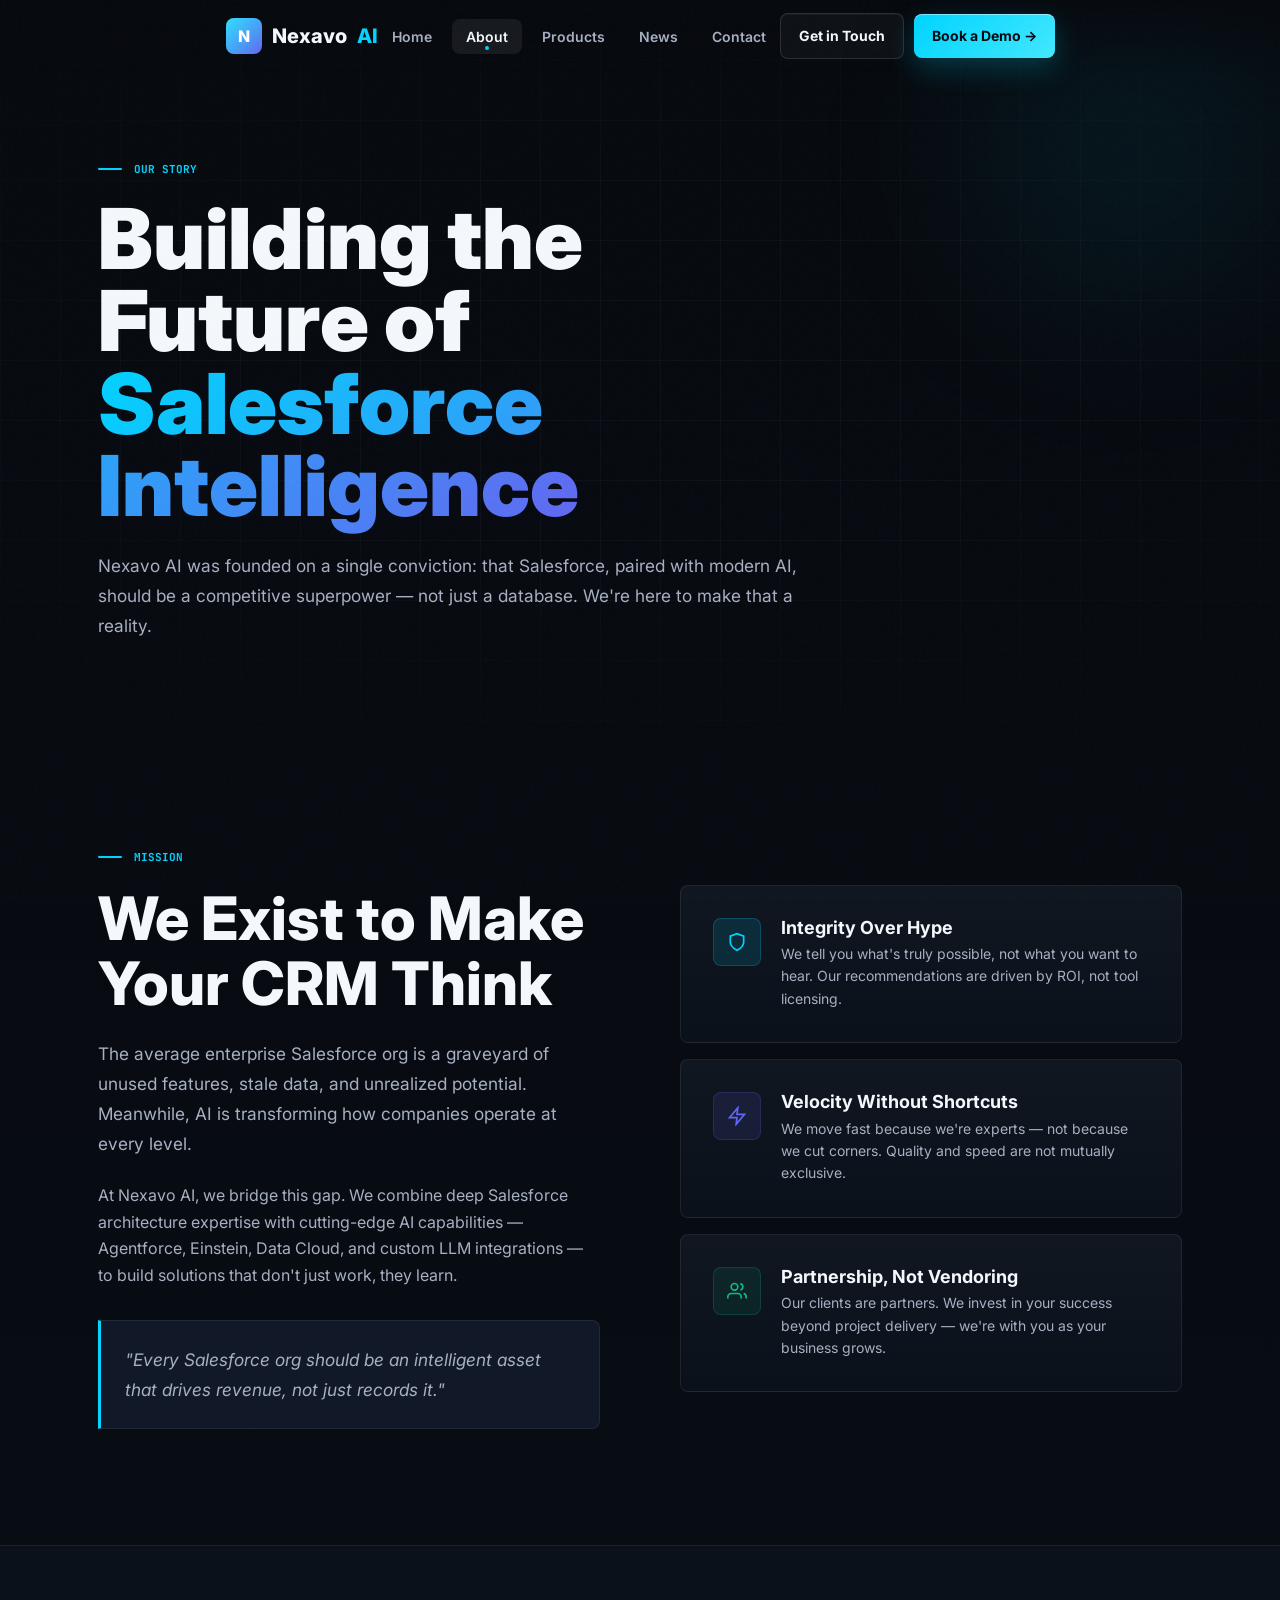
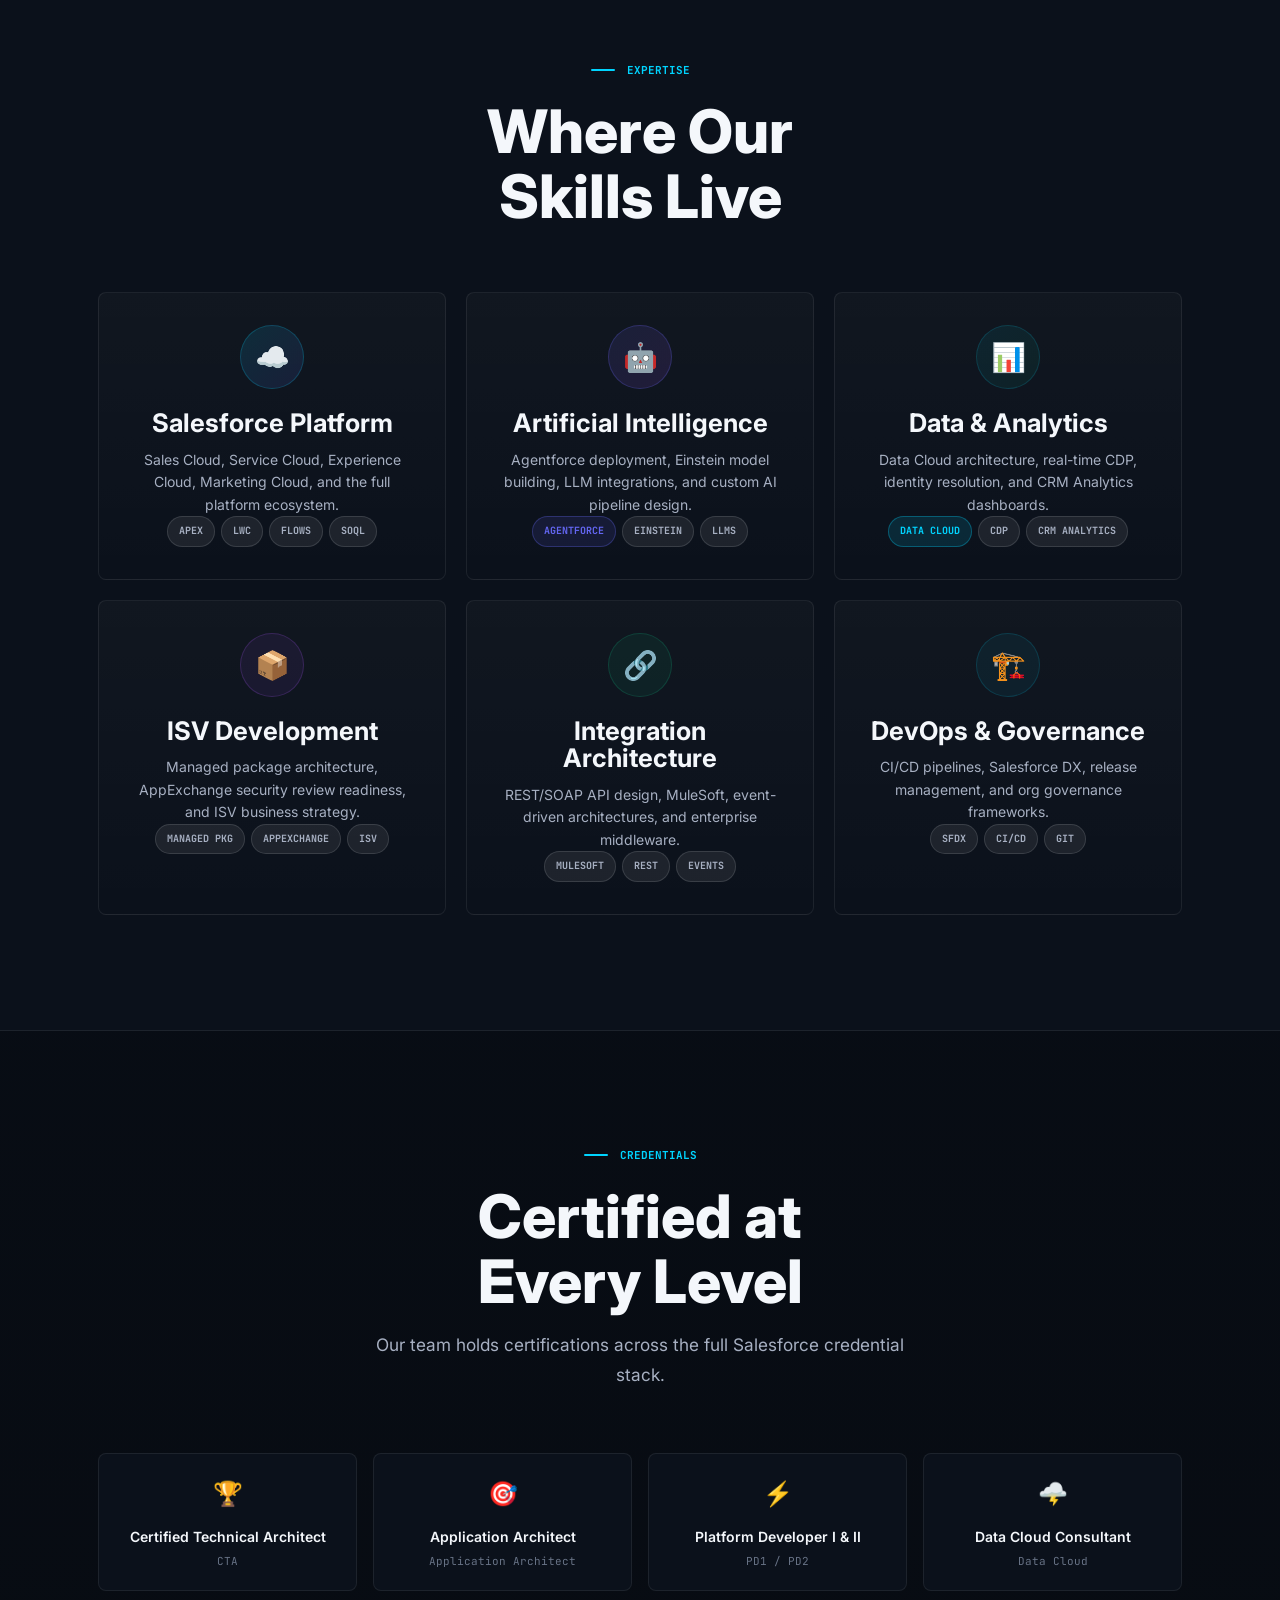
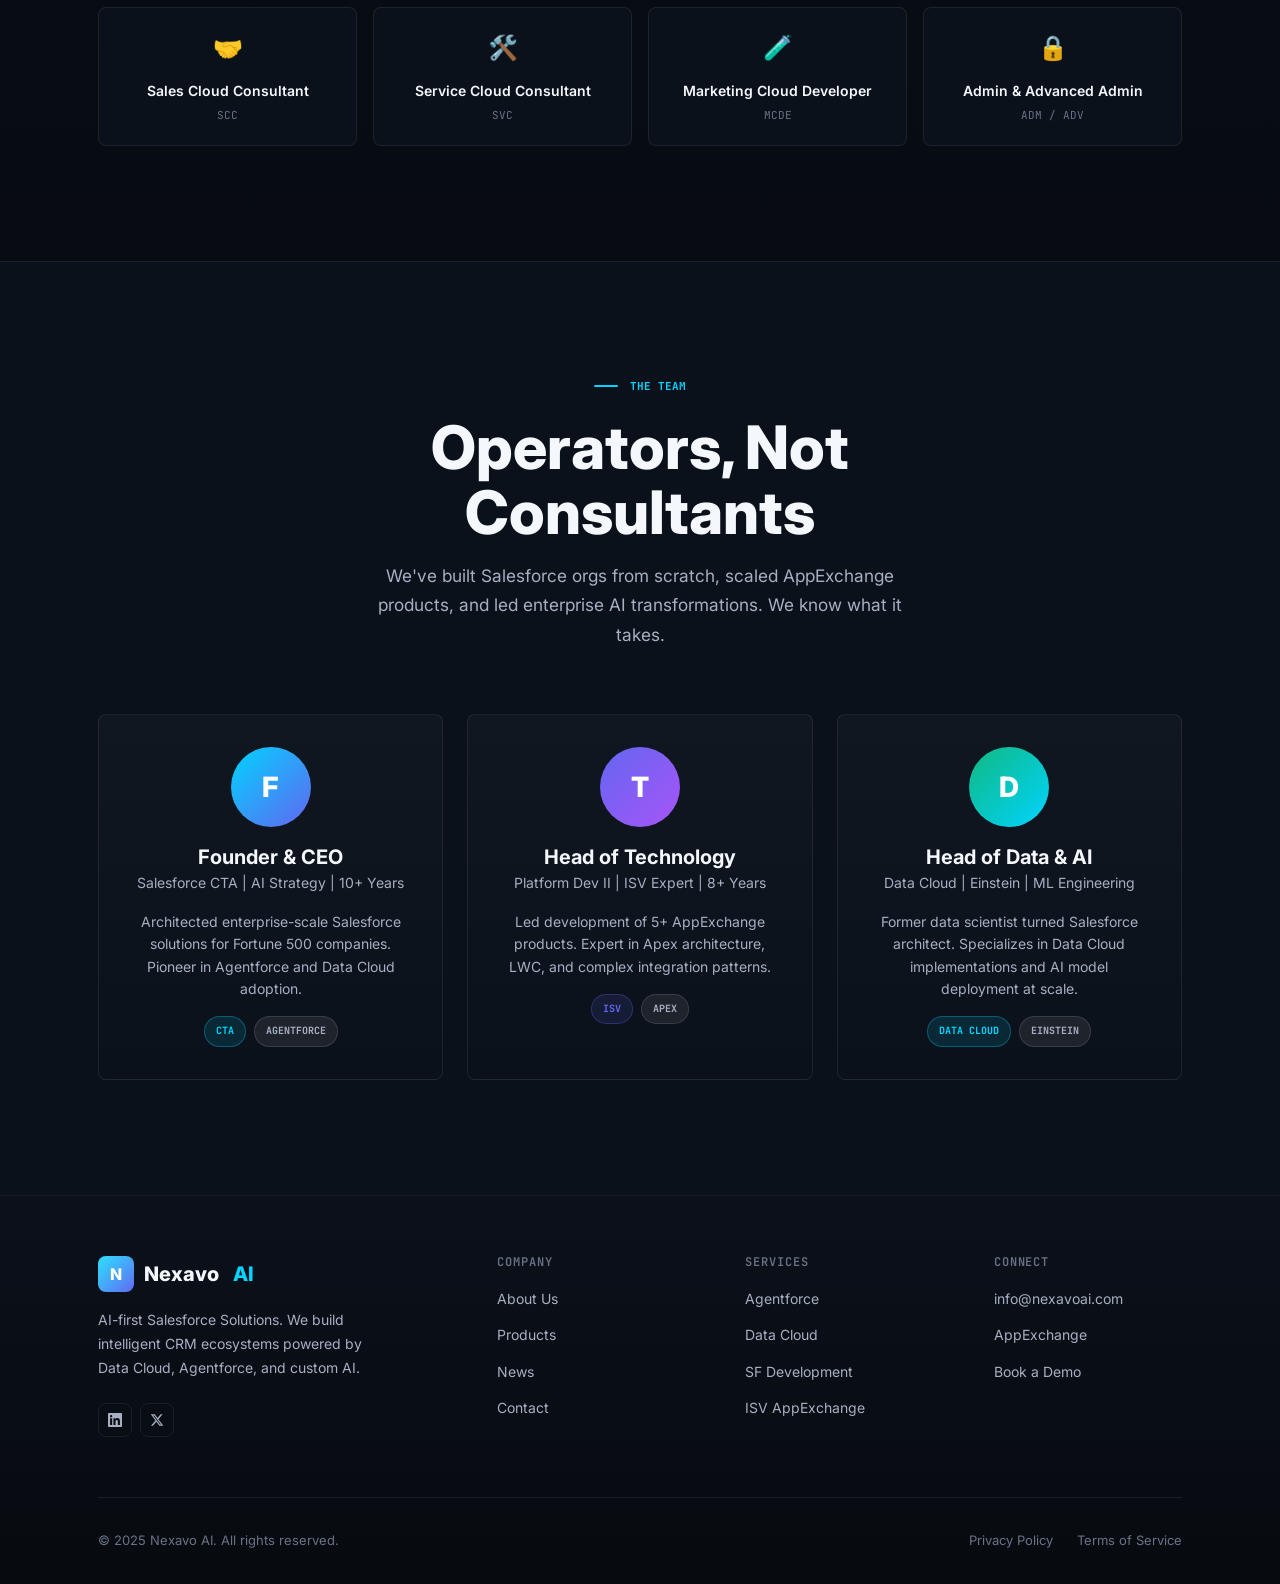
==== commit 9925b551: "fixes" ====
--- a/about.html
+++ b/about.html
@@ -43,6 +43,7 @@
     <a href="news.html" class="nav-link">News</a>
     <a href="contact.html" class="nav-link">Contact</a>
     <div style="margin-top:20px;display:flex;flex-direction:column;gap:12px;width:100%;max-width:280px;">
+      <a href="contact.html" class="btn btn-secondary btn-lg w-full" style="justify-content:center;">Get in Touch</a>
       <a href="contact.html" class="btn btn-primary btn-lg w-full" style="justify-content:center;">Book a Demo →</a>
     </div>
   </div>
@@ -314,10 +315,10 @@
           </a>
           <p>AI-first Salesforce Solutions. We build intelligent CRM ecosystems powered by Data Cloud, Agentforce, and custom AI.</p>
           <div class="social-links">
-            <a href="#" class="social-link" aria-label="LinkedIn">
+            <a class="social-link" aria-label="LinkedIn" aria-disabled="true">
               <svg width="14" height="14" viewBox="0 0 24 24" fill="currentColor"><path d="M20.447 20.452h-3.554v-5.569c0-1.328-.027-3.037-1.852-3.037-1.853 0-2.136 1.445-2.136 2.939v5.667H9.351V9h3.414v1.561h.046c.477-.9 1.637-1.85 3.37-1.85 3.601 0 4.267 2.37 4.267 5.455v6.286zM5.337 7.433a2.062 2.062 0 0 1-2.063-2.065 2.064 2.064 0 1 1 2.063 2.065zm1.782 13.019H3.555V9h3.564v11.452zM22.225 0H1.771C.792 0 0 .774 0 1.729v20.542C0 23.227.792 24 1.771 24h20.451C23.2 24 24 23.227 24 22.271V1.729C24 .774 23.2 0 22.222 0h.003z"/></svg>
             </a>
-            <a href="#" class="social-link" aria-label="Twitter/X">
+            <a class="social-link" aria-label="Twitter/X" aria-disabled="true">
               <svg width="14" height="14" viewBox="0 0 24 24" fill="currentColor"><path d="M18.244 2.25h3.308l-7.227 8.26 8.502 11.24H16.17l-5.214-6.817L4.99 21.75H1.68l7.73-8.835L1.254 2.25H8.08l4.713 6.231zm-1.161 17.52h1.833L7.084 4.126H5.117z"/></svg>
             </a>
           </div>
@@ -328,16 +329,16 @@
         </div>
         <div class="footer-col">
           <h4>Services</h4>
-          <ul><li><a href="#">Agentforce</a></li><li><a href="#">Data Cloud</a></li><li><a href="#">SF Development</a></li><li><a href="#">ISV AppExchange</a></li></ul>
+          <ul><li><a href="index.html#services">Agentforce</a></li><li><a href="index.html#services">Data Cloud</a></li><li><a href="index.html#services">SF Development</a></li><li><a href="products.html">ISV AppExchange</a></li></ul>
         </div>
         <div class="footer-col">
           <h4>Connect</h4>
-          <ul><li><a href="mailto:info@nexavoai.com">info@nexavoai.com</a></li><li><a href="#">AppExchange</a></li><li><a href="contact.html">Book a Demo</a></li></ul>
+          <ul><li><a href="mailto:info@nexavoai.com">info@nexavoai.com</a></li><li><a href="products.html">AppExchange</a></li><li><a href="contact.html">Book a Demo</a></li></ul>
         </div>
       </div>
       <div class="footer-bottom">
         <p>© 2025 Nexavo AI. All rights reserved.</p>
-        <div style="display:flex;gap:24px;"><a href="#" style="font-size:13px;color:var(--text-muted);">Privacy Policy</a><a href="#" style="font-size:13px;color:var(--text-muted);">Terms of Service</a></div>
+        <div style="display:flex;gap:24px;"><a style="font-size:13px;color:var(--text-muted);" aria-disabled="true">Privacy Policy</a><a style="font-size:13px;color:var(--text-muted);" aria-disabled="true">Terms of Service</a></div>
       </div>
     </div>
   </footer>
--- a/style.css
+++ b/style.css
@@ -1,22 +1,22 @@
 /* ============================================================
    NEXAVO AI — Main Stylesheet
-   Design: Dark editorial-geometric, electric cyan accent
-   Fonts: Syne (display) + Outfit (body)
+   Design: Dark premium SaaS, electric cyan accent
+   Fonts: Inter (display/body) + JetBrains Mono
    ============================================================ */
 
-@import url('https://fonts.googleapis.com/css2?family=Syne:wght@400;500;600;700;800&family=Outfit:wght@300;400;500;600&family=JetBrains+Mono:wght@400;500&display=swap');
+@import url('https://fonts.googleapis.com/css2?family=Inter:wght@400;500;600;700;800;900&family=JetBrains+Mono:wght@400;500&display=swap');
 
 /* ─── CSS Variables ─────────────────────────────────────── */
 :root {
   /* Colors */
   --bg-base:        #070A0F;
-  --bg-surface:     #0C1018;
-  --bg-elevated:    #111722;
-  --bg-glass:       rgba(13, 18, 26, 0.7);
-
-  --border-subtle:  rgba(255,255,255,0.06);
-  --border-default: rgba(255,255,255,0.10);
-  --border-strong:  rgba(255,255,255,0.18);
+  --bg-surface:     #0B111B;
+  --bg-elevated:    #111827;
+  --bg-glass:       rgba(11, 17, 27, 0.76);
+
+  --border-subtle:  rgba(255,255,255,0.075);
+  --border-default: rgba(255,255,255,0.12);
+  --border-strong:  rgba(255,255,255,0.22);
 
   --cyan:           #00D4FF;
   --cyan-dim:       rgba(0, 212, 255, 0.12);
@@ -24,30 +24,30 @@
   --indigo:         #6366F1;
   --indigo-dim:     rgba(99, 102, 241, 0.12);
 
-  --text-primary:   #EEF2FF;
-  --text-secondary: #8A94A8;
-  --text-muted:     #4A5568;
+  --text-primary:   #F4F7FB;
+  --text-secondary: #A7B0C2;
+  --text-muted:     #687386;
 
   /* Typography */
-  --font-display:   'Syne', sans-serif;
-  --font-body:      'Outfit', sans-serif;
+  --font-display:   'Inter', sans-serif;
+  --font-body:      'Inter', sans-serif;
   --font-mono:      'JetBrains Mono', monospace;
 
   /* Spacing */
   --nav-height:     72px;
-  --section-y:      clamp(80px, 10vw, 140px);
-  --container-max:  1200px;
-  --container-pad:  clamp(20px, 5vw, 60px);
+  --section-y:      clamp(72px, 9vw, 128px);
+  --container-max:  1180px;
+  --container-pad:  clamp(20px, 4vw, 48px);
 
   /* Effects */
   --radius-sm:      8px;
-  --radius-md:      14px;
-  --radius-lg:      24px;
-  --radius-xl:      40px;
-
-  --shadow-card:    0 1px 3px rgba(0,0,0,0.4), 0 8px 32px rgba(0,0,0,0.3);
-  --shadow-glow:    0 0 40px rgba(0,212,255,0.15), 0 0 80px rgba(0,212,255,0.05);
-  --transition:     all 0.25s cubic-bezier(0.4, 0, 0.2, 1);
+  --radius-md:      8px;
+  --radius-lg:      8px;
+  --radius-xl:      12px;
+
+  --shadow-card:    0 1px 0 rgba(255,255,255,0.04) inset, 0 16px 42px rgba(0,0,0,0.34);
+  --shadow-glow:    0 18px 54px rgba(0,0,0,0.38), 0 0 48px rgba(0,212,255,0.13);
+  --transition:     all 0.22s cubic-bezier(0.2, 0.8, 0.2, 1);
 }
 
 /* ─── Reset & Base ──────────────────────────────────────── */
@@ -57,14 +57,17 @@
   scroll-behavior: smooth;
   -webkit-font-smoothing: antialiased;
   -moz-osx-font-smoothing: grayscale;
+  text-rendering: optimizeLegibility;
 }
 
 body {
-  background-color: var(--bg-base);
+  background:
+    radial-gradient(circle at 50% -10%, rgba(0,212,255,0.08), transparent 28rem),
+    linear-gradient(180deg, #070A0F 0%, #080D15 48%, #070A0F 100%);
   color: var(--text-primary);
   font-family: var(--font-body);
   font-size: 16px;
-  line-height: 1.6;
+  line-height: 1.65;
   overflow-x: hidden;
 }
 
@@ -83,36 +86,47 @@
 a { color: inherit; text-decoration: none; }
 ul { list-style: none; }
 button { cursor: pointer; border: none; background: none; font: inherit; }
+::selection { background: rgba(0,212,255,0.28); color: #fff; }
+
+a:focus-visible,
+button:focus-visible,
+input:focus-visible,
+textarea:focus-visible,
+select:focus-visible {
+  outline: 2px solid rgba(0,212,255,0.7);
+  outline-offset: 3px;
+}
 
 /* ─── Typography ────────────────────────────────────────── */
 h1, h2, h3, h4, h5 {
   font-family: var(--font-display);
+  font-weight: 800;
+  line-height: 1.08;
+  letter-spacing: 0;
+  text-wrap: balance;
+}
+
+.display-xl {
+  font-size: clamp(44px, 7vw, 84px);
+  font-weight: 900;
+  letter-spacing: 0;
+  line-height: 0.98;
+}
+.display-lg {
+  font-size: clamp(34px, 4.8vw, 60px);
+  font-weight: 800;
+  letter-spacing: 0;
+}
+.display-md {
+  font-size: clamp(25px, 3vw, 38px);
+  font-weight: 800;
+}
+.display-sm {
+  font-size: clamp(18px, 2vw, 26px);
   font-weight: 700;
-  line-height: 1.1;
-  letter-spacing: -0.02em;
-}
-
-.display-xl {
-  font-size: clamp(48px, 7vw, 88px);
-  font-weight: 800;
-  letter-spacing: -0.03em;
-  line-height: 1.0;
-}
-.display-lg {
-  font-size: clamp(36px, 5vw, 64px);
-  font-weight: 700;
-  letter-spacing: -0.025em;
-}
-.display-md {
-  font-size: clamp(24px, 3.5vw, 40px);
-  font-weight: 700;
-}
-.display-sm {
-  font-size: clamp(18px, 2.5vw, 28px);
-  font-weight: 600;
-}
-
-.body-lg { font-size: clamp(16px, 1.5vw, 20px); line-height: 1.7; }
+}
+
+.body-lg { font-size: clamp(16px, 1.35vw, 19px); line-height: 1.72; }
 .body-md { font-size: 16px; line-height: 1.65; }
 .body-sm { font-size: 14px; line-height: 1.6; }
 
@@ -129,8 +143,8 @@
 
 .section { padding: var(--section-y) 0; }
 
-.grid-2 { display: grid; grid-template-columns: 1fr 1fr; gap: 40px; align-items: center; }
-.grid-3 { display: grid; grid-template-columns: repeat(3, 1fr); gap: 24px; }
+.grid-2 { display: grid; grid-template-columns: 1fr 1fr; gap: clamp(36px, 6vw, 72px); align-items: center; }
+.grid-3 { display: grid; grid-template-columns: repeat(3, 1fr); gap: 22px; }
 .grid-4 { display: grid; grid-template-columns: repeat(4, 1fr); gap: 20px; }
 
 /* ─── Navigation ────────────────────────────────────────── */
@@ -146,11 +160,21 @@
   transition: var(--transition);
 }
 
+.nav::before {
+  content: '';
+  position: absolute;
+  inset: 0;
+  background: linear-gradient(180deg, rgba(7,10,15,0.78), transparent);
+  pointer-events: none;
+  transition: var(--transition);
+}
+
 .nav.scrolled {
-  background: rgba(7, 10, 15, 0.85);
-  backdrop-filter: blur(20px) saturate(180%);
-  -webkit-backdrop-filter: blur(20px) saturate(180%);
+  background: rgba(7, 10, 15, 0.82);
+  backdrop-filter: blur(18px) saturate(160%);
+  -webkit-backdrop-filter: blur(18px) saturate(160%);
   border-bottom: 1px solid var(--border-subtle);
+  box-shadow: 0 14px 36px rgba(0,0,0,0.18);
 }
 
 .nav-inner {
@@ -158,6 +182,8 @@
   align-items: center;
   justify-content: space-between;
   width: 100%;
+  position: relative;
+  z-index: 1;
 }
 
 .nav-logo {
@@ -167,7 +193,7 @@
   font-family: var(--font-display);
   font-weight: 800;
   font-size: 20px;
-  letter-spacing: -0.02em;
+  letter-spacing: 0;
   color: var(--text-primary);
   transition: var(--transition);
 }
@@ -177,7 +203,7 @@
   width: 36px;
   height: 36px;
   background: linear-gradient(135deg, var(--cyan), var(--indigo));
-  border-radius: 10px;
+  border-radius: 8px;
   display: flex;
   align-items: center;
   justify-content: center;
@@ -204,9 +230,9 @@
 
 .nav-link {
   font-size: 14px;
-  font-weight: 500;
+  font-weight: 600;
   color: var(--text-secondary);
-  padding: 8px 14px;
+  padding: 9px 14px;
   border-radius: var(--radius-sm);
   transition: var(--transition);
   position: relative;
@@ -215,7 +241,7 @@
 .nav-link:hover,
 .nav-link.active {
   color: var(--text-primary);
-  background: var(--border-subtle);
+  background: rgba(255,255,255,0.065);
 }
 
 .nav-link.active::after {
@@ -261,17 +287,24 @@
   position: fixed;
   inset: 0;
   top: var(--nav-height);
-  background: rgba(7, 10, 15, 0.98);
-  backdrop-filter: blur(20px);
+  background: rgba(7, 10, 15, 0.96);
+  backdrop-filter: blur(22px) saturate(150%);
   z-index: 999;
   flex-direction: column;
   align-items: center;
-  justify-content: center;
+  justify-content: flex-start;
   gap: 16px;
-  padding: 40px;
+  padding: 48px 24px;
 }
 .mobile-menu.open { display: flex; }
-.mobile-menu .nav-link { font-size: 22px; font-family: var(--font-display); padding: 12px 24px; }
+.mobile-menu .nav-link {
+  width: min(100%, 360px);
+  font-size: 22px;
+  font-family: var(--font-display);
+  font-weight: 800;
+  padding: 14px 18px;
+  text-align: center;
+}
 
 /* ─── Buttons ───────────────────────────────────────────── */
 .btn {
@@ -280,8 +313,8 @@
   gap: 8px;
   font-family: var(--font-body);
   font-size: 14px;
-  font-weight: 600;
-  padding: 10px 20px;
+  font-weight: 700;
+  padding: 10px 18px;
   border-radius: var(--radius-sm);
   transition: var(--transition);
   white-space: nowrap;
@@ -289,25 +322,39 @@
   overflow: hidden;
 }
 
+.btn::after {
+  content: '';
+  position: absolute;
+  inset: 0;
+  background: linear-gradient(120deg, transparent 20%, rgba(255,255,255,0.22), transparent 80%);
+  transform: translateX(-120%);
+  transition: transform 0.55s ease;
+  pointer-events: none;
+}
+
+.btn:hover::after { transform: translateX(120%); }
+
 .btn-primary {
-  background: var(--cyan);
+  background: linear-gradient(135deg, var(--cyan), #43E7FF);
   color: #070A0F;
+  box-shadow: 0 1px 0 rgba(255,255,255,0.45) inset, 0 10px 28px rgba(0,212,255,0.22);
 }
 .btn-primary:hover {
-  background: #22DEFF;
-  transform: translateY(-1px);
-  box-shadow: 0 8px 24px rgba(0,212,255,0.3);
+  transform: translateY(-2px);
+  box-shadow: 0 1px 0 rgba(255,255,255,0.5) inset, 0 16px 38px rgba(0,212,255,0.34);
 }
 .btn-primary:active { transform: translateY(0); }
 
 .btn-secondary {
-  background: transparent;
+  background: rgba(255,255,255,0.035);
   color: var(--text-primary);
   border: 1px solid var(--border-default);
+  box-shadow: 0 1px 0 rgba(255,255,255,0.04) inset;
 }
 .btn-secondary:hover {
-  border-color: var(--border-strong);
-  background: var(--border-subtle);
+  border-color: rgba(0,212,255,0.28);
+  background: rgba(0,212,255,0.07);
+  transform: translateY(-2px);
 }
 
 .btn-ghost {
@@ -316,8 +363,8 @@
 }
 .btn-ghost:hover { color: var(--text-primary); }
 
-.btn-lg { font-size: 16px; padding: 14px 28px; border-radius: var(--radius-md); }
-.btn-xl { font-size: 17px; padding: 16px 36px; border-radius: var(--radius-md); }
+.btn-lg { font-size: 15px; padding: 13px 24px; border-radius: var(--radius-md); }
+.btn-xl { font-size: 16px; padding: 15px 30px; border-radius: var(--radius-md); }
 
 .btn-icon {
   display: inline-flex;
@@ -331,18 +378,18 @@
 
 /* ─── Cards ─────────────────────────────────────────────── */
 .card {
-  background: var(--bg-surface);
+  background: linear-gradient(180deg, rgba(255,255,255,0.025), transparent), var(--bg-surface);
   border: 1px solid var(--border-subtle);
   border-radius: var(--radius-lg);
-  padding: 32px;
+  padding: clamp(24px, 3vw, 32px);
   transition: var(--transition);
   position: relative;
   overflow: hidden;
 }
 
 .card:hover {
-  border-color: var(--border-default);
-  transform: translateY(-3px);
+  border-color: rgba(255,255,255,0.16);
+  transform: translateY(-4px);
   box-shadow: var(--shadow-card);
 }
 
@@ -367,11 +414,11 @@
   align-items: center;
   gap: 6px;
   font-family: var(--font-mono);
-  font-size: 11px;
-  font-weight: 500;
-  letter-spacing: 0.08em;
+  font-size: 10px;
+  font-weight: 700;
+  letter-spacing: 0;
   text-transform: uppercase;
-  padding: 5px 12px;
+  padding: 6px 11px;
   border-radius: 100px;
   border: 1px solid;
 }
@@ -397,7 +444,7 @@
   display: flex;
   align-items: center;
   gap: 12px;
-  margin-bottom: 24px;
+  margin-bottom: 20px;
 }
 
 .section-label::before {
@@ -412,9 +459,10 @@
 .section-label span {
   font-family: var(--font-mono);
   font-size: 11px;
-  letter-spacing: 0.1em;
+  letter-spacing: 0;
   text-transform: uppercase;
   color: var(--cyan);
+  font-weight: 700;
 }
 
 /* ─── Dividers ──────────────────────────────────────────── */
@@ -457,8 +505,8 @@
 .stat-number {
   font-family: var(--font-display);
   font-size: clamp(36px, 5vw, 64px);
-  font-weight: 800;
-  letter-spacing: -0.03em;
+  font-weight: 900;
+  letter-spacing: 0;
   line-height: 1;
   background: linear-gradient(135deg, var(--text-primary) 60%, var(--cyan));
   -webkit-background-clip: text;
@@ -476,7 +524,7 @@
 
 /* ─── Hero Section ──────────────────────────────────────── */
 .hero {
-  min-height: 100vh;
+  min-height: 100svh;
   display: flex;
   align-items: center;
   position: relative;
@@ -494,14 +542,16 @@
   display: inline-flex;
   align-items: center;
   gap: 8px;
-  background: var(--bg-elevated);
-  border: 1px solid var(--border-default);
+  background: rgba(17,24,39,0.74);
+  border: 1px solid rgba(255,255,255,0.12);
   border-radius: 100px;
   padding: 6px 16px 6px 6px;
   font-size: 13px;
+  font-weight: 600;
   color: var(--text-secondary);
-  margin-bottom: 32px;
+  margin-bottom: 28px;
   animation: fadeSlideUp 0.6s ease both;
+  box-shadow: 0 1px 0 rgba(255,255,255,0.05) inset;
 }
 
 .hero-badge-dot {
@@ -527,14 +577,14 @@
 }
 
 .hero-headline {
-  margin-bottom: 28px;
+  margin-bottom: 24px;
   animation: fadeSlideUp 0.6s 0.1s ease both;
 }
 
 .hero-sub {
-  max-width: 560px;
+  max-width: 600px;
   color: var(--text-secondary);
-  margin-bottom: 40px;
+  margin-bottom: 36px;
   animation: fadeSlideUp 0.6s 0.2s ease both;
 }
 
@@ -576,10 +626,12 @@
 
 /* ─── CTA Strip ─────────────────────────────────────────── */
 .cta-strip {
-  background: var(--bg-elevated);
+  background:
+    radial-gradient(circle at 50% 0%, rgba(0,212,255,0.1), transparent 32rem),
+    var(--bg-elevated);
   border-top: 1px solid var(--border-subtle);
   border-bottom: 1px solid var(--border-subtle);
-  padding: 80px 0;
+  padding: clamp(64px, 8vw, 88px) 0;
   position: relative;
   overflow: hidden;
 }
@@ -635,7 +687,7 @@
 
 /* ─── Footer ────────────────────────────────────────────── */
 .footer {
-  background: var(--bg-surface);
+  background: linear-gradient(180deg, var(--bg-surface), #070A0F);
   border-top: 1px solid var(--border-subtle);
   padding: 60px 0 32px;
 }
@@ -682,7 +734,7 @@
   transition: var(--transition);
 }
 
-.footer-col ul a:hover { color: var(--cyan); }
+.footer-col ul a:hover { color: var(--cyan); padding-left: 3px; }
 
 .footer-bottom {
   padding-top: 32px;
@@ -720,7 +772,8 @@
 .social-link:hover {
   border-color: var(--border-strong);
   color: var(--text-primary);
-  background: var(--border-subtle);
+  background: rgba(0,212,255,0.08);
+  transform: translateY(-2px);
 }
 
 /* ─── Form ──────────────────────────────────────────────── */
@@ -740,13 +793,13 @@
 .form-input,
 .form-textarea,
 .form-select {
-  background: var(--bg-elevated);
+  background: rgba(17,24,39,0.72);
   border: 1px solid var(--border-default);
   border-radius: var(--radius-md);
   color: var(--text-primary);
   font-family: var(--font-body);
   font-size: 15px;
-  padding: 12px 16px;
+  padding: 13px 15px;
   width: 100%;
   transition: var(--transition);
   outline: none;
@@ -759,7 +812,8 @@
 .form-textarea:focus,
 .form-select:focus {
   border-color: var(--cyan);
-  box-shadow: 0 0 0 3px rgba(0,212,255,0.1);
+  background: rgba(17,24,39,0.95);
+  box-shadow: 0 0 0 4px rgba(0,212,255,0.12);
 }
 
 .form-textarea { resize: vertical; min-height: 140px; }
@@ -773,17 +827,105 @@
   padding-right: 40px;
 }
 
+.contact-hero {
+  min-height: 100svh;
+  display: flex;
+  align-items: center;
+}
+
+.contact-layout {
+  display: grid;
+  grid-template-columns: minmax(0, 1.05fr) minmax(360px, 0.95fr);
+  gap: clamp(36px, 6vw, 80px);
+  align-items: center;
+  position: relative;
+  z-index: 1;
+}
+
+.contact-copy {
+  max-width: 620px;
+}
+
+.contact-highlights {
+  display: grid;
+  gap: 12px;
+  margin-top: 36px;
+}
+
+.contact-highlights div {
+  display: grid;
+  grid-template-columns: 44px 1fr;
+  gap: 14px;
+  align-items: start;
+  padding: 16px;
+  background: rgba(255,255,255,0.035);
+  border: 1px solid var(--border-subtle);
+  border-radius: var(--radius-md);
+}
+
+.contact-highlights span {
+  display: inline-flex;
+  align-items: center;
+  justify-content: center;
+  width: 34px;
+  height: 34px;
+  border-radius: var(--radius-sm);
+  background: var(--cyan-dim);
+  border: 1px solid rgba(0,212,255,0.22);
+  color: var(--cyan);
+  font-family: var(--font-mono);
+  font-size: 12px;
+  font-weight: 700;
+}
+
+.contact-highlights p {
+  color: var(--text-secondary);
+  font-size: 14px;
+  line-height: 1.6;
+}
+
+.contact-panel {
+  background:
+    linear-gradient(180deg, rgba(255,255,255,0.035), transparent),
+    rgba(11,17,27,0.86);
+  border: 1px solid rgba(255,255,255,0.12);
+  border-radius: var(--radius-xl);
+  padding: clamp(24px, 4vw, 40px);
+  box-shadow: var(--shadow-card);
+  backdrop-filter: blur(18px);
+}
+
+.contact-form .form-group:last-of-type {
+  margin-bottom: 24px;
+}
+
+.form-status {
+  min-height: 22px;
+  margin-top: 14px;
+  font-size: 14px;
+  color: var(--text-secondary);
+  text-align: center;
+}
+
+.form-status-success {
+  color: #34D399;
+}
+
+.form-status-error {
+  color: #F87171;
+}
+
 /* ─── Page Hero (inner pages) ───────────────────────────── */
 .page-hero {
-  padding-top: calc(var(--nav-height) + 80px);
-  padding-bottom: 80px;
+  padding-top: calc(var(--nav-height) + clamp(56px, 8vw, 88px));
+  padding-bottom: clamp(64px, 8vw, 92px);
   position: relative;
   overflow: hidden;
 }
 
 /* ─── Product Cards ─────────────────────────────────────── */
 .product-card {
-  background: var(--bg-surface);
+  background: linear-gradient(180deg, rgba(255,255,255,0.025), transparent), var(--bg-surface);
   border: 1px solid var(--border-subtle);
   border-radius: var(--radius-lg);
   overflow: hidden;
@@ -793,12 +935,12 @@
 
 .product-card:hover {
   border-color: rgba(0,212,255,0.25);
-  transform: translateY(-4px);
-  box-shadow: 0 20px 60px rgba(0,0,0,0.4), 0 0 40px rgba(0,212,255,0.08);
+  transform: translateY(-5px);
+  box-shadow: 0 24px 64px rgba(0,0,0,0.42), 0 0 44px rgba(0,212,255,0.09);
 }
 
 .product-card-header {
-  padding: 28px 28px 20px;
+  padding: 28px 28px 22px;
   background: linear-gradient(135deg, var(--bg-elevated), var(--bg-surface));
   border-bottom: 1px solid var(--border-subtle);
 }
@@ -811,7 +953,7 @@
   right: 20px;
   font-family: var(--font-mono);
   font-size: 10px;
-  letter-spacing: 0.08em;
+  letter-spacing: 0;
   text-transform: uppercase;
   background: rgba(0,212,255,0.15);
   color: var(--cyan);
@@ -822,7 +964,7 @@
 
 /* ─── Blog Cards ────────────────────────────────────────── */
 .blog-card {
-  background: var(--bg-surface);
+  background: linear-gradient(180deg, rgba(255,255,255,0.022), transparent), var(--bg-surface);
   border: 1px solid var(--border-subtle);
   border-radius: var(--radius-lg);
   overflow: hidden;
@@ -830,14 +972,23 @@
 }
 
 .blog-card:hover {
-  border-color: var(--border-default);
-  transform: translateY(-2px);
+  border-color: rgba(255,255,255,0.16);
+  transform: translateY(-4px);
+  box-shadow: var(--shadow-card);
 }
 
 .blog-card-thumb {
   height: 200px;
   position: relative;
   overflow: hidden;
+}
+
+.blog-card-thumb::after {
+  content: '';
+  position: absolute;
+  inset: 0;
+  background: linear-gradient(180deg, transparent 45%, rgba(7,10,15,0.3));
+  pointer-events: none;
 }
 
 .blog-card-body { padding: 24px; }
@@ -903,6 +1054,20 @@
 
 .animate-float { animation: float 6s ease-in-out infinite; }
 .animate-spin-slow { animation: spin-slow 20s linear infinite; }
+
+/* Premium layout helpers */
+.dashboard-preview,
+.featured-product,
+.featured-post-grid {
+  box-shadow: var(--shadow-card);
+}
+
+.featured-product,
+.featured-post-grid {
+  background:
+    linear-gradient(180deg, rgba(255,255,255,0.025), transparent),
+    var(--bg-surface) !important;
+}
 
 /* ─── Responsive ────────────────────────────────────────── */
 @media (max-width: 1024px) {
@@ -921,9 +1086,21 @@
     border-left: 0 !important;
     border-top: 1px solid var(--border-subtle);
   }
+  .contact-layout {
+    grid-template-columns: 1fr;
+  }
+  .contact-copy {
+    max-width: 760px;
+  }
 }
 
 @media (max-width: 768px) {
+  :root {
+    --nav-height: 68px;
+    --section-y: 68px;
+    --container-pad: 20px;
+  }
+  body { font-size: 15px; }
   .nav-links, .nav-cta .btn-secondary { display: none; }
   .hamburger { display: flex; }
   .grid-2, .grid-3 { grid-template-columns: 1fr; }
@@ -936,17 +1113,82 @@
   .stats-grid {
     gap: 24px !important;
   }
+  .hero-container {
+    padding-top: 48px !important;
+    padding-bottom: 72px !important;
+  }
+  .hero-badge {
+    max-width: 100%;
+    align-items: flex-start;
+    border-radius: var(--radius-md);
+    padding: 10px 14px;
+  }
+  .hero-badge-dot { display: none; }
   .cta-strip-inner { flex-direction: column; text-align: center; }
   .footer-bottom { flex-direction: column; text-align: center; }
   .hero-actions { flex-direction: column; align-items: flex-start; }
+  .hero-actions .btn,
+  .mobile-menu .btn,
+  .product-feature-copy .btn,
+  .featured-post-copy .btn,
+  .cta-strip .btn {
+    width: 100%;
+    justify-content: center;
+  }
+  .product-feature-copy,
+  .featured-post-copy {
+    padding: 32px !important;
+  }
+  .product-visual-panel {
+    padding: 28px !important;
+  }
+  .blog-meta {
+    flex-wrap: wrap;
+    gap: 8px;
+  }
+  .footer-grid { margin-bottom: 40px; }
+  .contact-hero {
+    min-height: auto;
+  }
+  .contact-panel {
+    padding: 28px;
+  }
 }
 
 @media (max-width: 480px) {
-  .btn-xl { padding: 14px 24px; font-size: 15px; }
-  .card { padding: 24px; }
+  .display-xl { font-size: clamp(38px, 12vw, 48px); }
+  .display-lg { font-size: clamp(30px, 10vw, 38px); }
+  .btn-xl,
+  .btn-lg {
+    padding: 13px 18px;
+    font-size: 15px;
+  }
+  .card,
+  .product-card-body,
+  .blog-card-body {
+    padding: 22px;
+  }
   .stats-grid,
   .certification-grid {
     grid-template-columns: 1fr !important;
+  }
+  .dashboard-preview,
+  .product-feature-copy,
+  .featured-post-copy {
+    padding: 24px !important;
+  }
+  .page-hero {
+    padding-top: calc(var(--nav-height) + 40px);
+    padding-bottom: 56px;
+  }
+  .mobile-menu {
+    align-items: stretch;
+  }
+  .contact-highlights div {
+    grid-template-columns: 1fr;
+  }
+  .contact-panel {
+    padding: 22px;
   }
 }
 
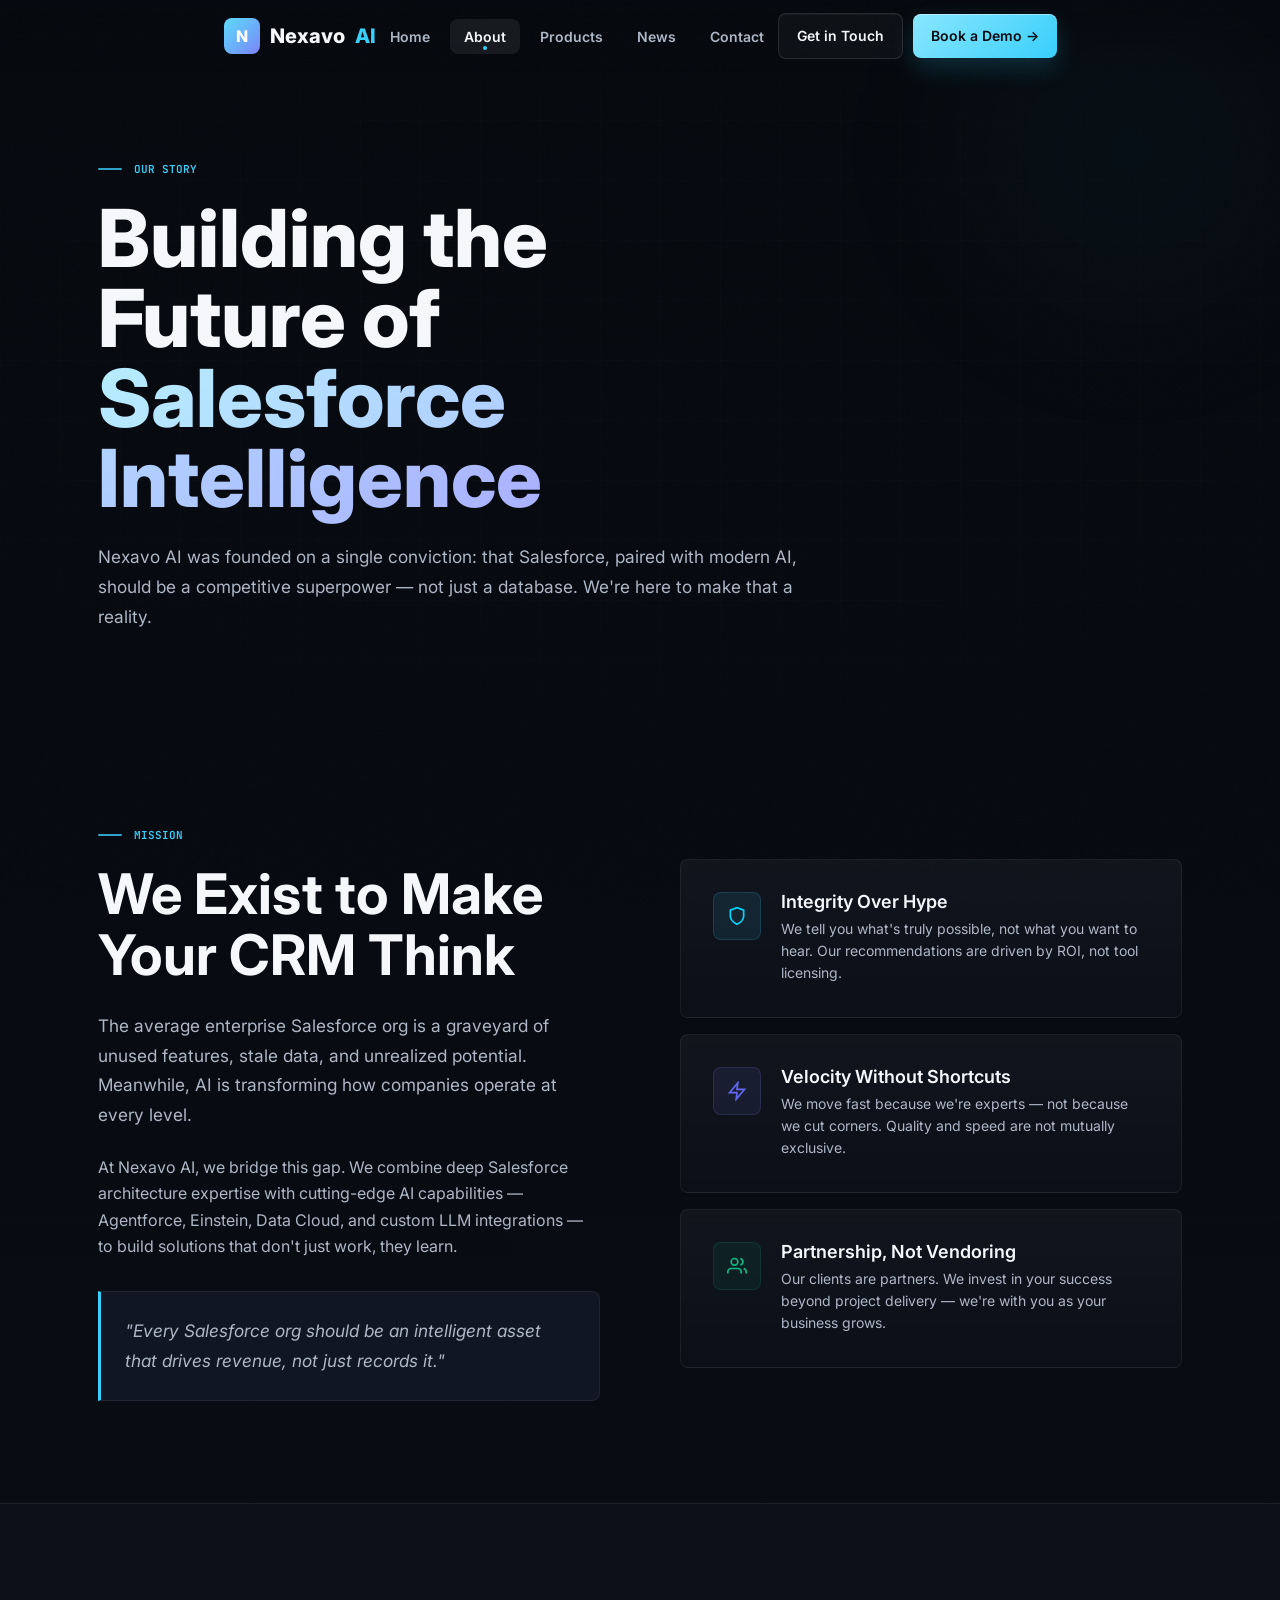
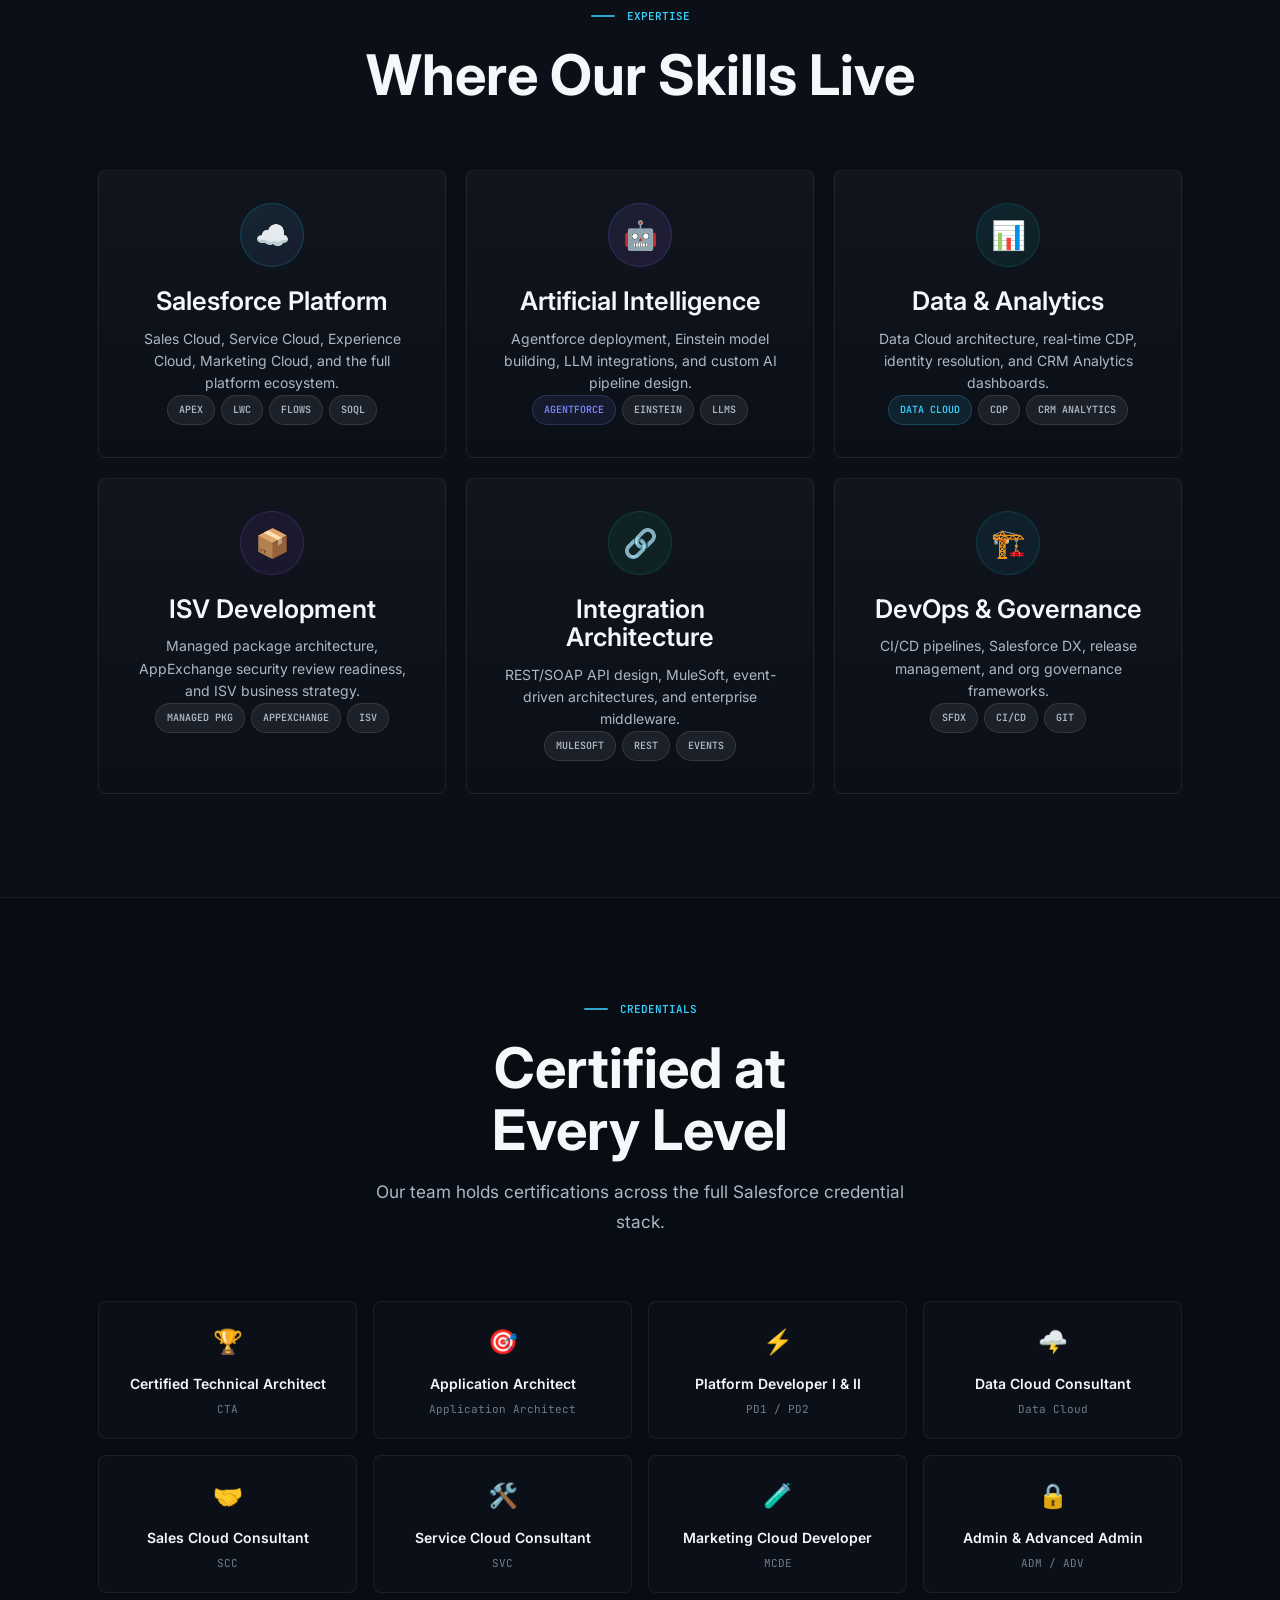
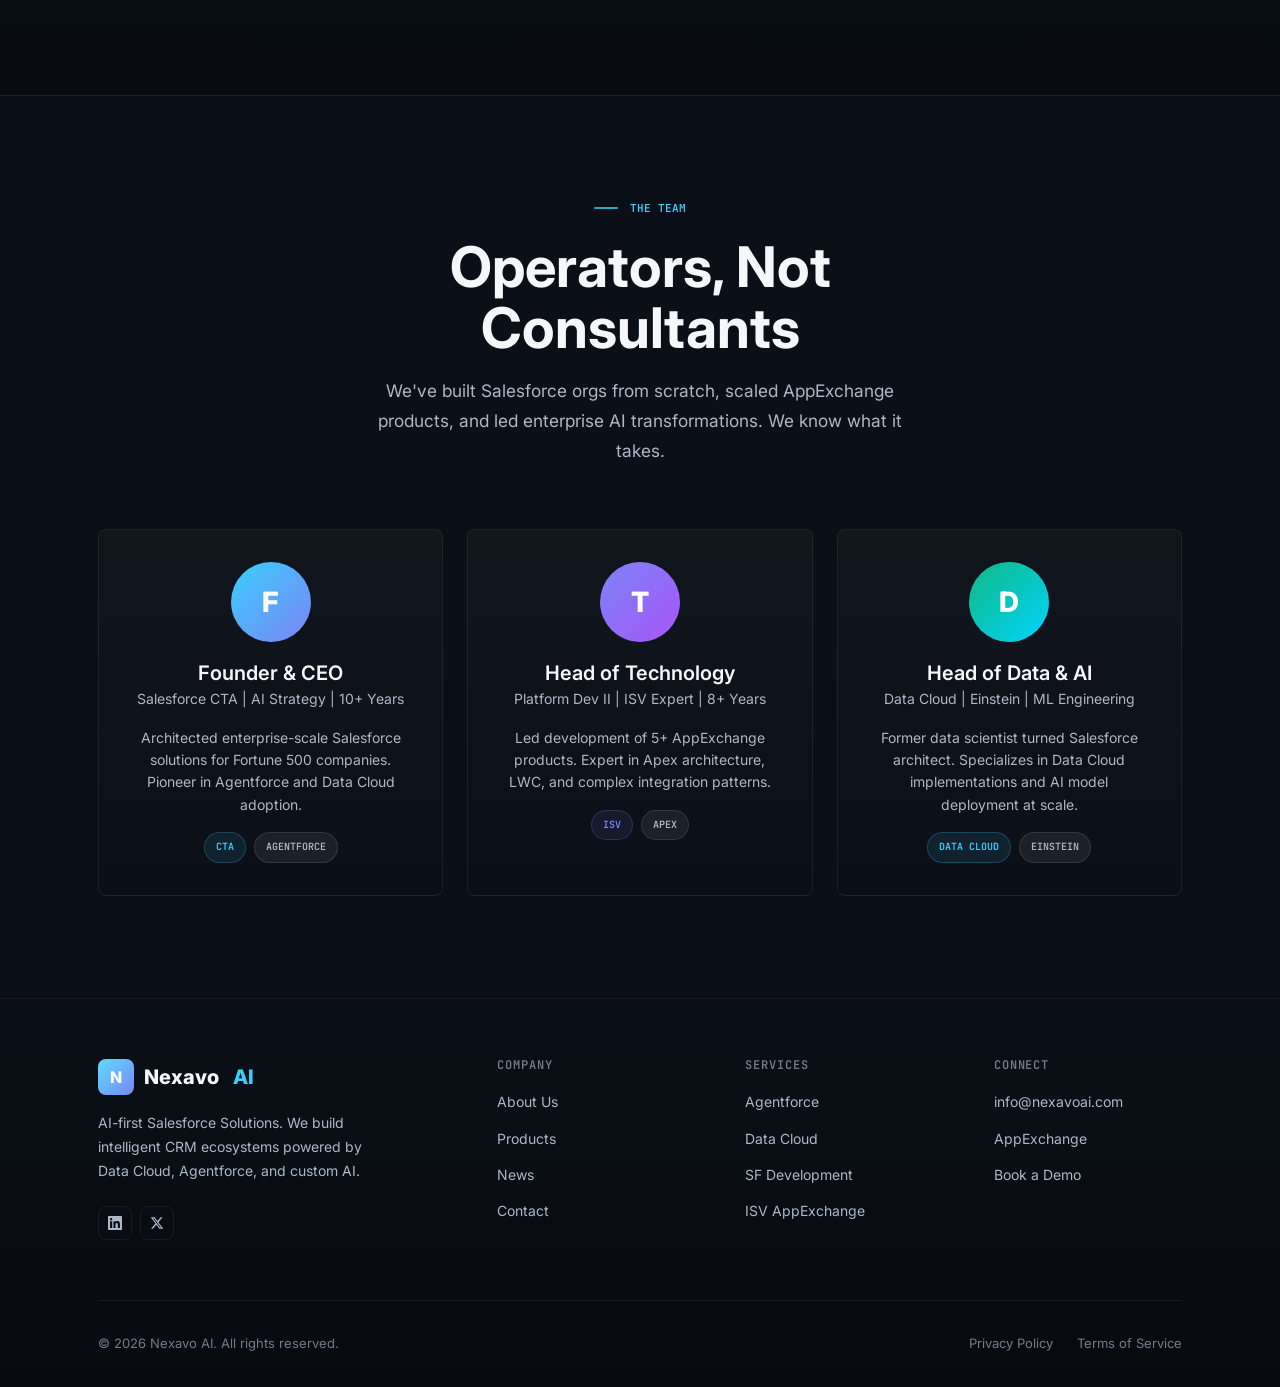
==== commit e6caa342: "year fix" ====
--- a/about.html
+++ b/about.html
@@ -337,7 +337,7 @@
         </div>
       </div>
       <div class="footer-bottom">
-        <p>© 2025 Nexavo AI. All rights reserved.</p>
+        <p>© 2026 Nexavo AI. All rights reserved.</p>
         <div style="display:flex;gap:24px;"><a style="font-size:13px;color:var(--text-muted);" aria-disabled="true">Privacy Policy</a><a style="font-size:13px;color:var(--text-muted);" aria-disabled="true">Terms of Service</a></div>
       </div>
     </div>
--- a/style.css
+++ b/style.css
@@ -4,29 +4,29 @@
    Fonts: Inter (display/body) + JetBrains Mono
    ============================================================ */
 
-@import url('https://fonts.googleapis.com/css2?family=Inter:wght@400;500;600;700;800;900&family=JetBrains+Mono:wght@400;500&display=swap');
+@import url('https://fonts.googleapis.com/css2?family=Inter:wght@400;500;600;700;800&family=JetBrains+Mono:wght@400;500&display=swap');
 
 /* ─── CSS Variables ─────────────────────────────────────── */
 :root {
   /* Colors */
   --bg-base:        #070A0F;
-  --bg-surface:     #0B111B;
-  --bg-elevated:    #111827;
+  --bg-surface:     #0B1018;
+  --bg-elevated:    #101722;
   --bg-glass:       rgba(11, 17, 27, 0.76);
 
-  --border-subtle:  rgba(255,255,255,0.075);
-  --border-default: rgba(255,255,255,0.12);
-  --border-strong:  rgba(255,255,255,0.22);
-
-  --cyan:           #00D4FF;
-  --cyan-dim:       rgba(0, 212, 255, 0.12);
-  --cyan-glow:      rgba(0, 212, 255, 0.35);
-  --indigo:         #6366F1;
-  --indigo-dim:     rgba(99, 102, 241, 0.12);
-
-  --text-primary:   #F4F7FB;
-  --text-secondary: #A7B0C2;
-  --text-muted:     #687386;
+  --border-subtle:  rgba(255,255,255,0.065);
+  --border-default: rgba(255,255,255,0.105);
+  --border-strong:  rgba(255,255,255,0.18);
+
+  --cyan:           #38CFFB;
+  --cyan-dim:       rgba(56, 207, 251, 0.09);
+  --cyan-glow:      rgba(56, 207, 251, 0.22);
+  --indigo:         #7C83F7;
+  --indigo-dim:     rgba(124, 131, 247, 0.09);
+
+  --text-primary:   #F5F7FA;
+  --text-secondary: #AEB7C6;
+  --text-muted:     #717B8D;
 
   /* Typography */
   --font-display:   'Inter', sans-serif;
@@ -35,7 +35,7 @@
 
   /* Spacing */
   --nav-height:     72px;
-  --section-y:      clamp(72px, 9vw, 128px);
+  --section-y:      clamp(72px, 8vw, 112px);
   --container-max:  1180px;
   --container-pad:  clamp(20px, 4vw, 48px);
 
@@ -45,8 +45,8 @@
   --radius-lg:      8px;
   --radius-xl:      12px;
 
-  --shadow-card:    0 1px 0 rgba(255,255,255,0.04) inset, 0 16px 42px rgba(0,0,0,0.34);
-  --shadow-glow:    0 18px 54px rgba(0,0,0,0.38), 0 0 48px rgba(0,212,255,0.13);
+  --shadow-card:    0 1px 0 rgba(255,255,255,0.035) inset, 0 14px 34px rgba(0,0,0,0.28);
+  --shadow-glow:    0 18px 46px rgba(0,0,0,0.32), 0 0 34px rgba(56,207,251,0.09);
   --transition:     all 0.22s cubic-bezier(0.2, 0.8, 0.2, 1);
 }
 
@@ -62,7 +62,7 @@
 
 body {
   background:
-    radial-gradient(circle at 50% -10%, rgba(0,212,255,0.08), transparent 28rem),
+    radial-gradient(circle at 50% -10%, rgba(56,207,251,0.045), transparent 30rem),
     linear-gradient(180deg, #070A0F 0%, #080D15 48%, #070A0F 100%);
   color: var(--text-primary);
   font-family: var(--font-body);
@@ -79,51 +79,51 @@
   background-image: url("data:image/svg+xml,%3Csvg viewBox='0 0 256 256' xmlns='http://www.w3.org/2000/svg'%3E%3Cfilter id='noise'%3E%3CfeTurbulence type='fractalNoise' baseFrequency='0.9' numOctaves='4' stitchTiles='stitch'/%3E%3C/filter%3E%3Crect width='100%25' height='100%25' filter='url(%23noise)' opacity='0.03'/%3E%3C/svg%3E");
   pointer-events: none;
   z-index: 9999;
-  opacity: 0.4;
+  opacity: 0.22;
 }
 
 img { max-width: 100%; display: block; }
 a { color: inherit; text-decoration: none; }
 ul { list-style: none; }
 button { cursor: pointer; border: none; background: none; font: inherit; }
-::selection { background: rgba(0,212,255,0.28); color: #fff; }
+::selection { background: rgba(56,207,251,0.24); color: #fff; }
 
 a:focus-visible,
 button:focus-visible,
 input:focus-visible,
 textarea:focus-visible,
 select:focus-visible {
-  outline: 2px solid rgba(0,212,255,0.7);
+  outline: 2px solid rgba(56,207,251,0.62);
   outline-offset: 3px;
 }
 
 /* ─── Typography ────────────────────────────────────────── */
 h1, h2, h3, h4, h5 {
   font-family: var(--font-display);
-  font-weight: 800;
-  line-height: 1.08;
+  font-weight: 700;
+  line-height: 1.1;
   letter-spacing: 0;
   text-wrap: balance;
 }
 
 .display-xl {
-  font-size: clamp(44px, 7vw, 84px);
-  font-weight: 900;
-  letter-spacing: 0;
-  line-height: 0.98;
-}
-.display-lg {
-  font-size: clamp(34px, 4.8vw, 60px);
+  font-size: clamp(44px, 7vw, 80px);
   font-weight: 800;
   letter-spacing: 0;
+  line-height: 1;
+}
+.display-lg {
+  font-size: clamp(34px, 4.5vw, 56px);
+  font-weight: 700;
+  letter-spacing: 0;
 }
 .display-md {
   font-size: clamp(25px, 3vw, 38px);
-  font-weight: 800;
+  font-weight: 700;
 }
 .display-sm {
   font-size: clamp(18px, 2vw, 26px);
-  font-weight: 700;
+  font-weight: 600;
 }
 
 .body-lg { font-size: clamp(16px, 1.35vw, 19px); line-height: 1.72; }
@@ -301,7 +301,7 @@
   width: min(100%, 360px);
   font-size: 22px;
   font-family: var(--font-display);
-  font-weight: 800;
+  font-weight: 600;
   padding: 14px 18px;
   text-align: center;
 }
@@ -313,7 +313,7 @@
   gap: 8px;
   font-family: var(--font-body);
   font-size: 14px;
-  font-weight: 700;
+  font-weight: 600;
   padding: 10px 18px;
   border-radius: var(--radius-sm);
   transition: var(--transition);
@@ -326,7 +326,7 @@
   content: '';
   position: absolute;
   inset: 0;
-  background: linear-gradient(120deg, transparent 20%, rgba(255,255,255,0.22), transparent 80%);
+  background: linear-gradient(120deg, transparent 20%, rgba(255,255,255,0.14), transparent 80%);
   transform: translateX(-120%);
   transition: transform 0.55s ease;
   pointer-events: none;
@@ -335,15 +335,29 @@
 .btn:hover::after { transform: translateX(120%); }
 
 .btn-primary {
-  background: linear-gradient(135deg, var(--cyan), #43E7FF);
+  background: linear-gradient(135deg, #8AE7FF, var(--cyan));
   color: #070A0F;
-  box-shadow: 0 1px 0 rgba(255,255,255,0.45) inset, 0 10px 28px rgba(0,212,255,0.22);
+  box-shadow: 0 1px 0 rgba(255,255,255,0.42) inset, 0 10px 24px rgba(56,207,251,0.18);
 }
 .btn-primary:hover {
-  transform: translateY(-2px);
-  box-shadow: 0 1px 0 rgba(255,255,255,0.5) inset, 0 16px 38px rgba(0,212,255,0.34);
+  transform: translateY(-1px);
+  box-shadow: 0 1px 0 rgba(255,255,255,0.5) inset, 0 14px 30px rgba(56,207,251,0.24);
 }
 .btn-primary:active { transform: translateY(0); }
+
+.btn-hero-primary {
+  box-shadow:
+    0 1px 0 rgba(255,255,255,0.5) inset,
+    0 14px 38px rgba(56,207,251,0.26),
+    0 0 26px rgba(56,207,251,0.12);
+}
+
+.btn-hero-primary:hover {
+  box-shadow:
+    0 1px 0 rgba(255,255,255,0.56) inset,
+    0 18px 44px rgba(56,207,251,0.31),
+    0 0 30px rgba(56,207,251,0.16);
+}
 
 .btn-secondary {
   background: rgba(255,255,255,0.035);
@@ -352,9 +366,9 @@
   box-shadow: 0 1px 0 rgba(255,255,255,0.04) inset;
 }
 .btn-secondary:hover {
-  border-color: rgba(0,212,255,0.28);
-  background: rgba(0,212,255,0.07);
-  transform: translateY(-2px);
+  border-color: rgba(56,207,251,0.22);
+  background: rgba(56,207,251,0.055);
+  transform: translateY(-1px);
 }
 
 .btn-ghost {
@@ -388,13 +402,13 @@
 }
 
 .card:hover {
-  border-color: rgba(255,255,255,0.16);
-  transform: translateY(-4px);
+  border-color: rgba(255,255,255,0.13);
+  transform: translateY(-2px);
   box-shadow: var(--shadow-card);
 }
 
 .card-glow:hover {
-  border-color: rgba(0,212,255,0.3);
+  border-color: rgba(56,207,251,0.2);
   box-shadow: var(--shadow-glow);
 }
 
@@ -402,7 +416,7 @@
   content: '';
   position: absolute;
   inset: 0;
-  background: linear-gradient(135deg, rgba(0,212,255,0.03) 0%, transparent 60%);
+  background: linear-gradient(135deg, rgba(56,207,251,0.018) 0%, transparent 60%);
   opacity: 0;
   transition: var(--transition);
 }
@@ -415,7 +429,7 @@
   gap: 6px;
   font-family: var(--font-mono);
   font-size: 10px;
-  font-weight: 700;
+  font-weight: 600;
   letter-spacing: 0;
   text-transform: uppercase;
   padding: 6px 11px;
@@ -425,12 +439,12 @@
 
 .tag-cyan {
   color: var(--cyan);
-  border-color: rgba(0,212,255,0.3);
+  border-color: rgba(56,207,251,0.22);
   background: var(--cyan-dim);
 }
 .tag-indigo {
   color: var(--indigo);
-  border-color: rgba(99,102,241,0.3);
+  border-color: rgba(124,131,247,0.22);
   background: var(--indigo-dim);
 }
 .tag-white {
@@ -452,7 +466,7 @@
   display: block;
   width: 24px;
   height: 2px;
-  background: var(--cyan);
+  background: rgba(56,207,251,0.78);
   border-radius: 2px;
 }
 
@@ -462,7 +476,7 @@
   letter-spacing: 0;
   text-transform: uppercase;
   color: var(--cyan);
-  font-weight: 700;
+  font-weight: 600;
 }
 
 /* ─── Dividers ──────────────────────────────────────────── */
@@ -482,11 +496,11 @@
 }
 
 .orb-cyan {
-  background: radial-gradient(circle, rgba(0,212,255,0.18) 0%, transparent 70%);
+  background: radial-gradient(circle, rgba(56,207,251,0.1) 0%, transparent 70%);
 }
 
 .orb-indigo {
-  background: radial-gradient(circle, rgba(99,102,241,0.15) 0%, transparent 70%);
+  background: radial-gradient(circle, rgba(124,131,247,0.085) 0%, transparent 70%);
 }
 
 /* ─── Grid Background Pattern ───────────────────────────── */
@@ -494,10 +508,11 @@
   position: absolute;
   inset: 0;
   background-image:
-    linear-gradient(rgba(255,255,255,0.03) 1px, transparent 1px),
-    linear-gradient(90deg, rgba(255,255,255,0.03) 1px, transparent 1px);
+    linear-gradient(rgba(255,255,255,0.016) 1px, transparent 1px),
+    linear-gradient(90deg, rgba(255,255,255,0.016) 1px, transparent 1px);
   background-size: 60px 60px;
   mask-image: radial-gradient(ellipse 80% 60% at 50% 50%, black 40%, transparent 100%);
+  opacity: 0.7;
   pointer-events: none;
 }
 
@@ -505,10 +520,10 @@
 .stat-number {
   font-family: var(--font-display);
   font-size: clamp(36px, 5vw, 64px);
-  font-weight: 900;
+  font-weight: 800;
   letter-spacing: 0;
   line-height: 1;
-  background: linear-gradient(135deg, var(--text-primary) 60%, var(--cyan));
+  background: linear-gradient(135deg, var(--text-primary) 70%, rgba(56,207,251,0.86));
   -webkit-background-clip: text;
   -webkit-text-fill-color: transparent;
   background-clip: text;
@@ -516,7 +531,7 @@
 
 /* ─── Gradient Text ─────────────────────────────────────── */
 .gradient-text {
-  background: linear-gradient(135deg, var(--cyan) 0%, var(--indigo) 100%);
+  background: linear-gradient(135deg, #B7EEFF 0%, #AAB0FF 100%);
   -webkit-background-clip: text;
   -webkit-text-fill-color: transparent;
   background-clip: text;
@@ -524,7 +539,7 @@
 
 /* ─── Hero Section ──────────────────────────────────────── */
 .hero {
-  min-height: 100svh;
+  min-height: min(760px, 100svh);
   display: flex;
   align-items: center;
   position: relative;
@@ -535,19 +550,19 @@
 .hero-content {
   position: relative;
   z-index: 2;
-  max-width: 800px;
+  max-width: 760px;
 }
 
 .hero-badge {
   display: inline-flex;
   align-items: center;
   gap: 8px;
-  background: rgba(17,24,39,0.74);
-  border: 1px solid rgba(255,255,255,0.12);
+  background: rgba(17,24,39,0.62);
+  border: 1px solid rgba(255,255,255,0.095);
   border-radius: 100px;
   padding: 6px 16px 6px 6px;
   font-size: 13px;
-  font-weight: 600;
+  font-weight: 500;
   color: var(--text-secondary);
   margin-bottom: 28px;
   animation: fadeSlideUp 0.6s ease both;
@@ -558,7 +573,7 @@
   width: 24px;
   height: 24px;
   background: var(--cyan-dim);
-  border: 1px solid rgba(0,212,255,0.3);
+  border: 1px solid rgba(56,207,251,0.22);
   border-radius: 50%;
   display: flex;
   align-items: center;
@@ -571,20 +586,24 @@
   content: '';
   width: 8px;
   height: 8px;
-  background: var(--cyan);
+  background: rgba(56,207,251,0.9);
   border-radius: 50%;
   animation: pulse 2s infinite;
 }
 
 .hero-headline {
-  margin-bottom: 24px;
+  margin-bottom: 20px;
   animation: fadeSlideUp 0.6s 0.1s ease both;
 }
 
+.hero-headline .display-xl {
+  max-width: 740px;
+}
+
 .hero-sub {
-  max-width: 600px;
+  max-width: 640px;
   color: var(--text-secondary);
-  margin-bottom: 36px;
+  margin-bottom: 30px;
   animation: fadeSlideUp 0.6s 0.2s ease both;
 }
 
@@ -596,14 +615,43 @@
 }
 
 .hero-visual {
-  position: absolute;
-  right: -60px;
-  top: 50%;
-  transform: translateY(-50%);
-  width: 600px;
-  height: 600px;
-  z-index: 1;
-  animation: fadeIn 1s 0.4s ease both;
+  display: none;
+}
+
+.trust-section {
+  padding: 24px 0;
+  background: rgba(11,17,27,0.56);
+  border-top: 1px solid var(--border-subtle);
+  border-bottom: 1px solid var(--border-subtle);
+}
+
+.trust-grid {
+  display: grid;
+  grid-template-columns: repeat(3, 1fr);
+  gap: 14px;
+}
+
+.trust-item {
+  display: flex;
+  align-items: center;
+  gap: 12px;
+  padding: 16px 18px;
+  background: rgba(255,255,255,0.024);
+  border: 1px solid var(--border-subtle);
+  border-radius: var(--radius-md);
+}
+
+.trust-item span {
+  font-family: var(--font-mono);
+  font-size: 11px;
+  font-weight: 600;
+  color: var(--cyan);
+}
+
+.trust-item strong {
+  font-size: 15px;
+  font-weight: 600;
+  color: var(--text-primary);
 }
 
 /* ─── Feature Icon ──────────────────────────────────────── */
@@ -615,19 +663,19 @@
   align-items: center;
   justify-content: center;
   font-size: 22px;
-  margin-bottom: 20px;
+  margin-bottom: 18px;
   flex-shrink: 0;
 }
 
-.icon-cyan { background: var(--cyan-dim); border: 1px solid rgba(0,212,255,0.2); }
-.icon-indigo { background: var(--indigo-dim); border: 1px solid rgba(99,102,241,0.2); }
-.icon-purple { background: rgba(168,85,247,0.1); border: 1px solid rgba(168,85,247,0.2); }
-.icon-emerald { background: rgba(16,185,129,0.1); border: 1px solid rgba(16,185,129,0.2); }
+.icon-cyan { background: var(--cyan-dim); border: 1px solid rgba(56,207,251,0.16); }
+.icon-indigo { background: var(--indigo-dim); border: 1px solid rgba(124,131,247,0.16); }
+.icon-purple { background: rgba(168,85,247,0.075); border: 1px solid rgba(168,85,247,0.14); }
+.icon-emerald { background: rgba(16,185,129,0.075); border: 1px solid rgba(16,185,129,0.14); }
 
 /* ─── CTA Strip ─────────────────────────────────────────── */
 .cta-strip {
   background:
-    radial-gradient(circle at 50% 0%, rgba(0,212,255,0.1), transparent 32rem),
+    radial-gradient(circle at 50% 0%, rgba(56,207,251,0.055), transparent 34rem),
     var(--bg-elevated);
   border-top: 1px solid var(--border-subtle);
   border-bottom: 1px solid var(--border-subtle);
@@ -772,8 +820,8 @@
 .social-link:hover {
   border-color: var(--border-strong);
   color: var(--text-primary);
-  background: rgba(0,212,255,0.08);
-  transform: translateY(-2px);
+  background: rgba(56,207,251,0.055);
+  transform: translateY(-1px);
 }
 
 /* ─── Form ──────────────────────────────────────────────── */
@@ -813,7 +861,7 @@
 .form-select:focus {
   border-color: var(--cyan);
   background: rgba(17,24,39,0.95);
-  box-shadow: 0 0 0 4px rgba(0,212,255,0.12);
+  box-shadow: 0 0 0 4px rgba(56,207,251,0.09);
 }
 
 .form-textarea { resize: vertical; min-height: 140px; }
@@ -858,7 +906,7 @@
   gap: 14px;
   align-items: start;
   padding: 16px;
-  background: rgba(255,255,255,0.035);
+  background: rgba(255,255,255,0.026);
   border: 1px solid var(--border-subtle);
   border-radius: var(--radius-md);
 }
@@ -871,11 +919,11 @@
   height: 34px;
   border-radius: var(--radius-sm);
   background: var(--cyan-dim);
-  border: 1px solid rgba(0,212,255,0.22);
+  border: 1px solid rgba(56,207,251,0.16);
   color: var(--cyan);
   font-family: var(--font-mono);
   font-size: 12px;
-  font-weight: 700;
+  font-weight: 600;
 }
 
 .contact-highlights p {
@@ -886,9 +934,9 @@
 
 .contact-panel {
   background:
-    linear-gradient(180deg, rgba(255,255,255,0.035), transparent),
+    linear-gradient(180deg, rgba(255,255,255,0.026), transparent),
     rgba(11,17,27,0.86);
-  border: 1px solid rgba(255,255,255,0.12);
+  border: 1px solid rgba(255,255,255,0.105);
   border-radius: var(--radius-xl);
   padding: clamp(24px, 4vw, 40px);
   box-shadow: var(--shadow-card);
@@ -934,9 +982,9 @@
 }
 
 .product-card:hover {
-  border-color: rgba(0,212,255,0.25);
-  transform: translateY(-5px);
-  box-shadow: 0 24px 64px rgba(0,0,0,0.42), 0 0 44px rgba(0,212,255,0.09);
+  border-color: rgba(56,207,251,0.18);
+  transform: translateY(-3px);
+  box-shadow: 0 20px 48px rgba(0,0,0,0.34), 0 0 30px rgba(56,207,251,0.055);
 }
 
 .product-card-header {
@@ -955,9 +1003,9 @@
   font-size: 10px;
   letter-spacing: 0;
   text-transform: uppercase;
-  background: rgba(0,212,255,0.15);
+  background: rgba(56,207,251,0.1);
   color: var(--cyan);
-  border: 1px solid rgba(0,212,255,0.25);
+  border: 1px solid rgba(56,207,251,0.18);
   padding: 4px 10px;
   border-radius: 100px;
 }
@@ -972,8 +1020,8 @@
 }
 
 .blog-card:hover {
-  border-color: rgba(255,255,255,0.16);
-  transform: translateY(-4px);
+  border-color: rgba(255,255,255,0.13);
+  transform: translateY(-2px);
   box-shadow: var(--shadow-card);
 }
 
@@ -987,7 +1035,7 @@
   content: '';
   position: absolute;
   inset: 0;
-  background: linear-gradient(180deg, transparent 45%, rgba(7,10,15,0.3));
+  background: linear-gradient(180deg, transparent 45%, rgba(7,10,15,0.22));
   pointer-events: none;
 }
 
@@ -1033,8 +1081,8 @@
 }
 
 @keyframes pulse {
-  0%, 100% { box-shadow: 0 0 0 0 rgba(0,212,255,0.6); }
-  50% { box-shadow: 0 0 0 6px rgba(0,212,255,0); }
+  0%, 100% { box-shadow: 0 0 0 0 rgba(56,207,251,0.42); }
+  50% { box-shadow: 0 0 0 6px rgba(56,207,251,0); }
 }
 
 @keyframes float {
@@ -1114,8 +1162,8 @@
     gap: 24px !important;
   }
   .hero-container {
-    padding-top: 48px !important;
-    padding-bottom: 72px !important;
+    padding-top: 44px !important;
+    padding-bottom: 58px !important;
   }
   .hero-badge {
     max-width: 100%;
@@ -1147,6 +1195,12 @@
     gap: 8px;
   }
   .footer-grid { margin-bottom: 40px; }
+  .trust-grid {
+    grid-template-columns: 1fr;
+  }
+  .trust-item {
+    padding: 15px 16px;
+  }
   .contact-hero {
     min-height: auto;
   }
@@ -1158,6 +1212,15 @@
 @media (max-width: 480px) {
   .display-xl { font-size: clamp(38px, 12vw, 48px); }
   .display-lg { font-size: clamp(30px, 10vw, 38px); }
+  .hero {
+    min-height: auto;
+  }
+  .hero-sub {
+    margin-bottom: 24px;
+  }
+  .hero-actions {
+    gap: 10px;
+  }
   .btn-xl,
   .btn-lg {
     padding: 13px 18px;
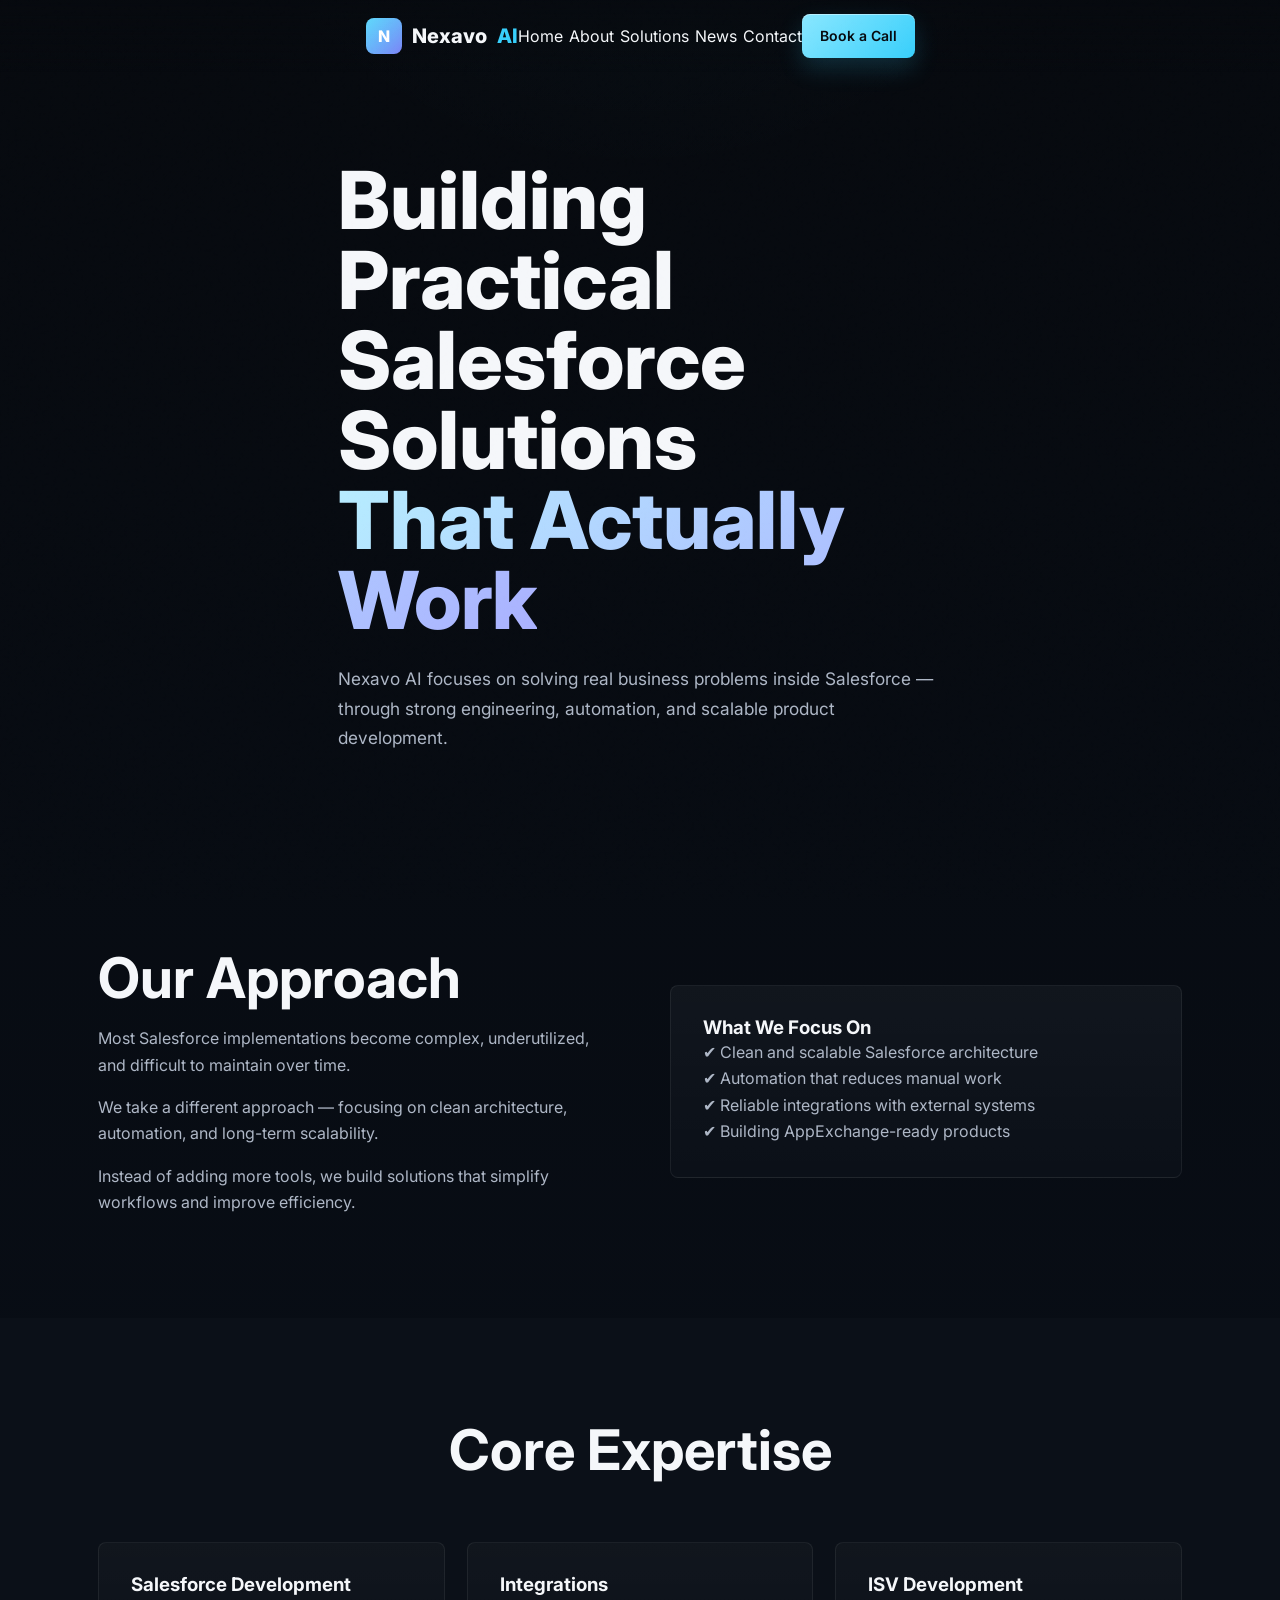
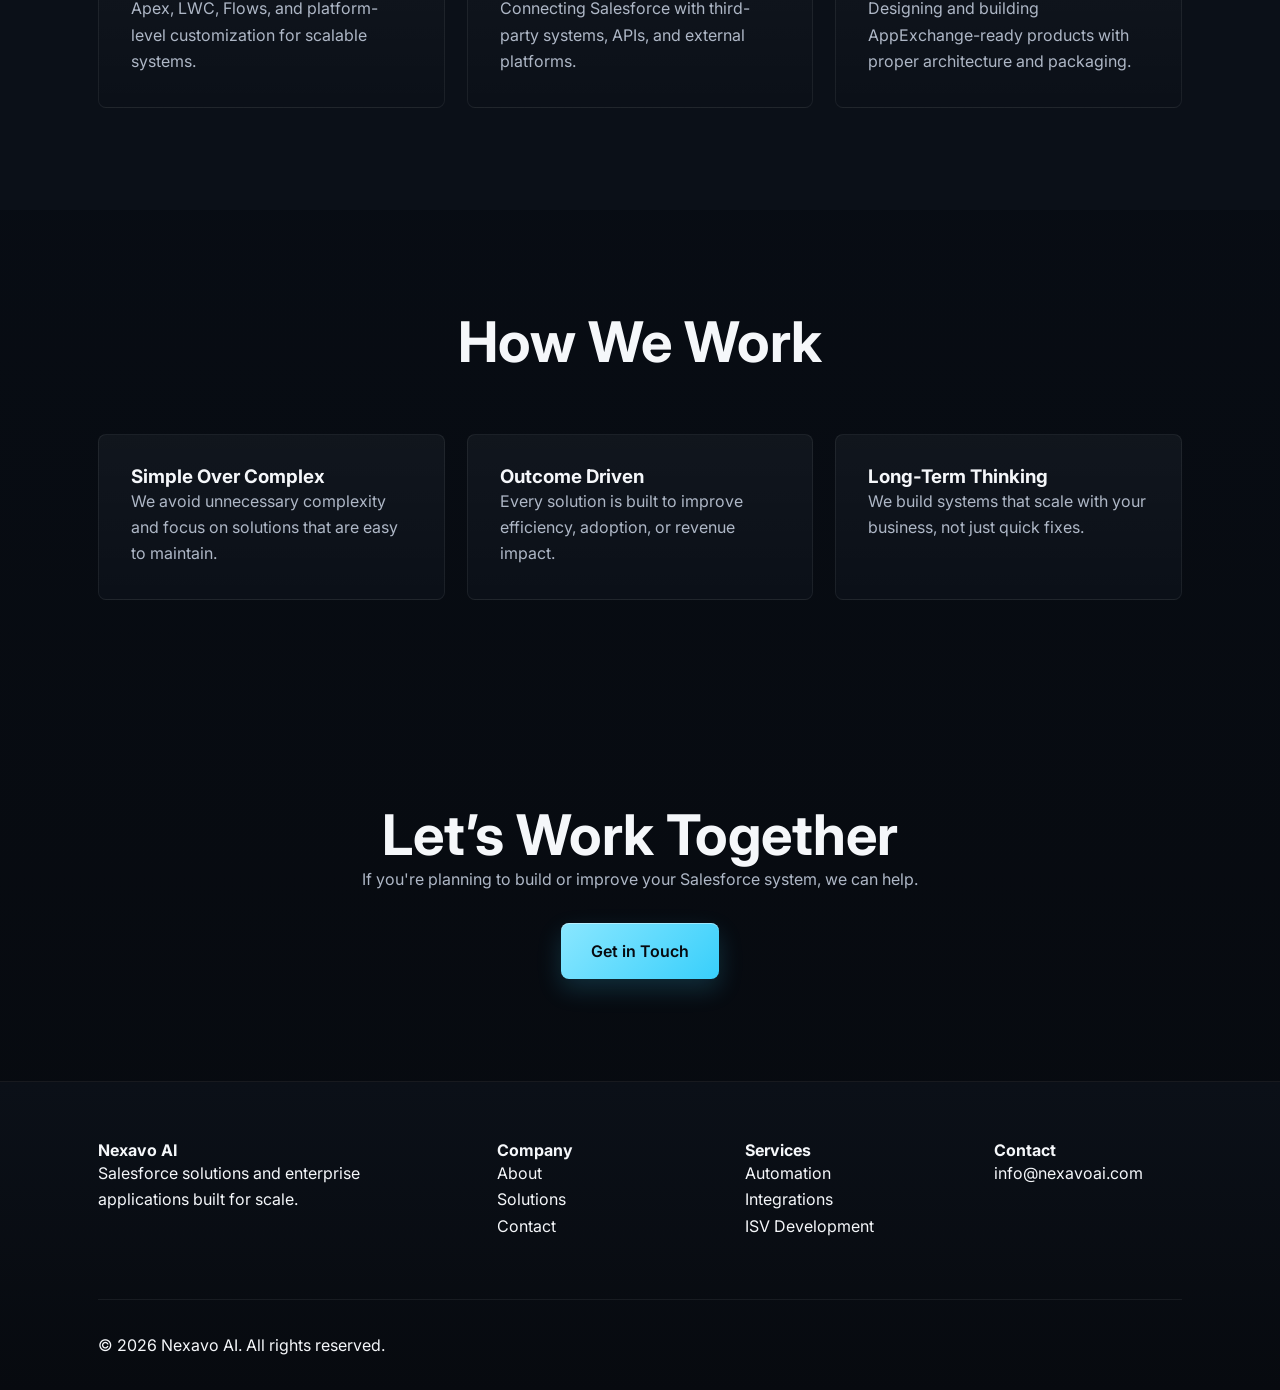
==== commit bdc969a0: "update" ====
--- a/about.html
+++ b/about.html
@@ -3,346 +3,218 @@
 <head>
   <meta charset="UTF-8" />
   <meta name="viewport" content="width=device-width, initial-scale=1.0" />
-  <meta name="description" content="About Nexavo AI — Our story, mission, and expertise in Salesforce development, Data Cloud, and AI." />
-  <title>About Us — Nexavo AI</title>
+  <meta name="description" content="About Nexavo AI — Salesforce solutions and product development." />
+  <title>About — Nexavo AI</title>
   <link rel="stylesheet" href="style.css" />
-  <link rel="icon" type="image/svg+xml" href="data:image/svg+xml,<svg xmlns='http://www.w3.org/2000/svg' viewBox='0 0 36 36'><rect width='36' height='36' rx='10' fill='url(%23g)'/><defs><linearGradient id='g' x1='0' y1='0' x2='1' y2='1'><stop offset='0' stop-color='%2300D4FF'/><stop offset='1' stop-color='%236366F1'/></linearGradient></defs><text x='8' y='26' font-size='20' font-weight='900' fill='white' font-family='sans-serif'>N</text></svg>" />
 </head>
+
 <body>
 
-  <!-- NAV -->
-  <nav class="nav" id="nav">
-    <div class="container">
-      <div class="nav-inner">
-        <a href="index.html" class="nav-logo">
-          <div class="logo-mark">N</div>
-          Nexavo <span class="text-accent">AI</span>
-        </a>
-        <ul class="nav-links">
-          <li><a href="index.html" class="nav-link">Home</a></li>
-          <li><a href="about.html" class="nav-link">About</a></li>
-          <li><a href="products.html" class="nav-link">Products</a></li>
-          <li><a href="news.html" class="nav-link">News</a></li>
-          <li><a href="contact.html" class="nav-link">Contact</a></li>
+<!-- NAV -->
+<nav class="nav">
+  <div class="container">
+    <div class="nav-inner">
+      <a href="index.html" class="nav-logo">
+        <div class="logo-mark">N</div>
+        Nexavo <span class="text-accent">AI</span>
+      </a>
+
+      <ul class="nav-links">
+        <li><a href="index.html">Home</a></li>
+        <li><a href="about.html" class="active">About</a></li>
+        <li><a href="products.html">Solutions</a></li>
+        <li><a href="news.html">News</a></li>
+        <li><a href="contact.html">Contact</a></li>
+      </ul>
+
+      <a href="contact.html" class="btn btn-primary">Book a Call</a>
+    </div>
+  </div>
+</nav>
+
+<!-- HERO -->
+<section class="page-hero">
+  <div class="container" style="max-width:700px;">
+    <h1 class="display-xl mb-24">
+      Building Practical Salesforce Solutions<br>
+      <span class="gradient-text">That Actually Work</span>
+    </h1>
+
+    <p class="body-lg text-muted">
+      Nexavo AI focuses on solving real business problems inside Salesforce —
+      through strong engineering, automation, and scalable product development.
+    </p>
+  </div>
+</section>
+
+<!-- STORY -->
+<section class="section">
+  <div class="container">
+    <div class="grid-2" style="gap:60px;">
+
+      <div>
+        <h2 class="display-lg mb-16">Our Approach</h2>
+
+        <p class="text-muted mb-16">
+          Most Salesforce implementations become complex, underutilized, and difficult to maintain over time.
+        </p>
+
+        <p class="text-muted mb-16">
+          We take a different approach — focusing on clean architecture, automation, and long-term scalability.
+        </p>
+
+        <p class="text-muted">
+          Instead of adding more tools, we build solutions that simplify workflows and improve efficiency.
+        </p>
+      </div>
+
+      <div>
+        <div class="card">
+          <h3>What We Focus On</h3>
+          <ul class="text-muted">
+            <li>✔ Clean and scalable Salesforce architecture</li>
+            <li>✔ Automation that reduces manual work</li>
+            <li>✔ Reliable integrations with external systems</li>
+            <li>✔ Building AppExchange-ready products</li>
+          </ul>
+        </div>
+      </div>
+
+    </div>
+  </div>
+</section>
+
+<!-- EXPERTISE -->
+<section class="section" style="background:var(--bg-surface);">
+  <div class="container">
+
+    <div class="text-center" style="max-width:600px;margin:0 auto 60px;">
+      <h2 class="display-lg">Core Expertise</h2>
+    </div>
+
+    <div class="grid-3">
+
+      <div class="card">
+        <h3>Salesforce Development</h3>
+        <p class="text-muted">
+          Apex, LWC, Flows, and platform-level customization for scalable systems.
+        </p>
+      </div>
+
+      <div class="card">
+        <h3>Integrations</h3>
+        <p class="text-muted">
+          Connecting Salesforce with third-party systems, APIs, and external platforms.
+        </p>
+      </div>
+
+      <div class="card">
+        <h3>ISV Development</h3>
+        <p class="text-muted">
+          Designing and building AppExchange-ready products with proper architecture and packaging.
+        </p>
+      </div>
+
+    </div>
+
+  </div>
+</section>
+
+<!-- PRINCIPLES -->
+<section class="section">
+  <div class="container">
+
+    <div class="text-center" style="max-width:600px;margin:0 auto 60px;">
+      <h2 class="display-lg">How We Work</h2>
+    </div>
+
+    <div class="grid-3">
+
+      <div class="card">
+        <h3>Simple Over Complex</h3>
+        <p class="text-muted">
+          We avoid unnecessary complexity and focus on solutions that are easy to maintain.
+        </p>
+      </div>
+
+      <div class="card">
+        <h3>Outcome Driven</h3>
+        <p class="text-muted">
+          Every solution is built to improve efficiency, adoption, or revenue impact.
+        </p>
+      </div>
+
+      <div class="card">
+        <h3>Long-Term Thinking</h3>
+        <p class="text-muted">
+          We build systems that scale with your business, not just quick fixes.
+        </p>
+      </div>
+
+    </div>
+
+  </div>
+</section>
+
+<!-- CTA -->
+<section class="section text-center">
+  <div class="container">
+
+    <h2 class="display-lg">Let’s Work Together</h2>
+    <p class="text-muted" style="margin-bottom:30px;">
+      If you're planning to build or improve your Salesforce system, we can help.
+    </p>
+
+    <a href="contact.html" class="btn btn-primary btn-xl">Get in Touch</a>
+
+  </div>
+</section>
+
+<!-- FOOTER -->
+<footer class="footer">
+  <div class="container">
+
+    <div class="footer-grid">
+
+      <div>
+        <h4>Nexavo AI</h4>
+        <p>Salesforce solutions and enterprise applications built for scale.</p>
+      </div>
+
+      <div>
+        <h4>Company</h4>
+        <ul>
+          <li><a href="about.html">About</a></li>
+          <li><a href="products.html">Solutions</a></li>
+          <li><a href="contact.html">Contact</a></li>
         </ul>
-        <div class="nav-cta">
-          <a href="contact.html" class="btn btn-secondary">Get in Touch</a>
-          <a href="contact.html" class="btn btn-primary">Book a Demo →</a>
-          <button class="hamburger" id="hamburger" aria-label="Menu">
-            <span></span><span></span><span></span>
-          </button>
-        </div>
-      </div>
-    </div>
-  </nav>
-
-  <div class="mobile-menu" id="mobileMenu">
-    <a href="index.html" class="nav-link">Home</a>
-    <a href="about.html" class="nav-link">About</a>
-    <a href="products.html" class="nav-link">Products</a>
-    <a href="news.html" class="nav-link">News</a>
-    <a href="contact.html" class="nav-link">Contact</a>
-    <div style="margin-top:20px;display:flex;flex-direction:column;gap:12px;width:100%;max-width:280px;">
-      <a href="contact.html" class="btn btn-secondary btn-lg w-full" style="justify-content:center;">Get in Touch</a>
-      <a href="contact.html" class="btn btn-primary btn-lg w-full" style="justify-content:center;">Book a Demo →</a>
-    </div>
-  </div>
-
-  <!-- PAGE HERO -->
-  <section class="page-hero" style="position:relative;overflow:hidden;">
-    <div class="grid-bg"></div>
-    <div class="orb orb-cyan" style="width:500px;height:500px;top:-100px;right:-100px;opacity:0.5;"></div>
-    <div class="container">
-      <div style="max-width:700px;">
-        <div class="section-label" style="animation:fadeSlideUp 0.5s ease both;">
-          <span>Our Story</span>
-        </div>
-        <h1 class="display-xl mb-24" style="animation:fadeSlideUp 0.5s 0.1s ease both;">
-          Building the Future of<br>
-          <span class="gradient-text">Salesforce Intelligence</span>
-        </h1>
-        <p class="body-lg text-muted" style="animation:fadeSlideUp 0.5s 0.2s ease both;">
-          Nexavo AI was founded on a single conviction: that Salesforce, paired with modern AI, should be a competitive superpower — not just a database. We're here to make that a reality.
-        </p>
-      </div>
-    </div>
-  </section>
-
-  <!-- MISSION -->
-  <section class="section">
-    <div class="container">
-      <div class="grid-2" style="gap:80px;">
-        <div class="reveal">
-          <div class="section-label"><span>Mission</span></div>
-          <h2 class="display-lg mb-24">We Exist to Make Your CRM Think</h2>
-          <p class="body-lg text-muted mb-24">
-            The average enterprise Salesforce org is a graveyard of unused features, stale data, and unrealized potential. Meanwhile, AI is transforming how companies operate at every level.
-          </p>
-          <p class="body-md text-muted mb-32">
-            At Nexavo AI, we bridge this gap. We combine deep Salesforce architecture expertise with cutting-edge AI capabilities — Agentforce, Einstein, Data Cloud, and custom LLM integrations — to build solutions that don't just work, they learn.
-          </p>
-          <div style="padding:24px;background:var(--bg-elevated);border:1px solid var(--border-subtle);border-left:3px solid var(--cyan);border-radius:0 var(--radius-md) var(--radius-md) 0;">
-            <p class="body-lg" style="font-style:italic;color:var(--text-secondary);">
-              "Every Salesforce org should be an intelligent asset that drives revenue, not just records it."
-            </p>
-          </div>
-        </div>
-
-        <div class="reveal reveal-delay-2">
-          <!-- Values grid -->
-          <div style="display:flex;flex-direction:column;gap:16px;">
-            <div class="card" style="display:flex;gap:20px;align-items:flex-start;">
-              <div class="feature-icon icon-cyan" style="margin-bottom:0;flex-shrink:0;">
-                <svg width="20" height="20" viewBox="0 0 24 24" fill="none" stroke="#00D4FF" stroke-width="2"><path d="M12 22s8-4 8-10V5l-8-3-8 3v7c0 6 8 10 8 10z"/></svg>
-              </div>
-              <div>
-                <h4 class="display-sm" style="font-size:18px;margin-bottom:6px;">Integrity Over Hype</h4>
-                <p class="body-sm text-muted">We tell you what's truly possible, not what you want to hear. Our recommendations are driven by ROI, not tool licensing.</p>
-              </div>
-            </div>
-            <div class="card" style="display:flex;gap:20px;align-items:flex-start;">
-              <div class="feature-icon icon-indigo" style="margin-bottom:0;flex-shrink:0;">
-                <svg width="20" height="20" viewBox="0 0 24 24" fill="none" stroke="#6366F1" stroke-width="2"><path d="M13 2L3 14h9l-1 8 10-12h-9l1-8z"/></svg>
-              </div>
-              <div>
-                <h4 class="display-sm" style="font-size:18px;margin-bottom:6px;">Velocity Without Shortcuts</h4>
-                <p class="body-sm text-muted">We move fast because we're experts — not because we cut corners. Quality and speed are not mutually exclusive.</p>
-              </div>
-            </div>
-            <div class="card" style="display:flex;gap:20px;align-items:flex-start;">
-              <div class="feature-icon icon-emerald" style="margin-bottom:0;flex-shrink:0;">
-                <svg width="20" height="20" viewBox="0 0 24 24" fill="none" stroke="#10B981" stroke-width="2"><path d="M17 21v-2a4 4 0 0 0-4-4H5a4 4 0 0 0-4 4v2"/><circle cx="9" cy="7" r="4"/><path d="M23 21v-2a4 4 0 0 0-3-3.87"/><path d="M16 3.13a4 4 0 0 1 0 7.75"/></svg>
-              </div>
-              <div>
-                <h4 class="display-sm" style="font-size:18px;margin-bottom:6px;">Partnership, Not Vendoring</h4>
-                <p class="body-sm text-muted">Our clients are partners. We invest in your success beyond project delivery — we're with you as your business grows.</p>
-              </div>
-            </div>
-          </div>
-        </div>
-      </div>
-    </div>
-  </section>
-
-  <!-- EXPERTISE -->
-  <section class="section" style="background:var(--bg-surface);border-top:1px solid var(--border-subtle);border-bottom:1px solid var(--border-subtle);">
-    <div class="container">
-      <div class="text-center reveal" style="max-width:600px;margin:0 auto 64px;">
-        <div class="section-label" style="justify-content:center;"><span>Expertise</span></div>
-        <h2 class="display-lg">Where Our Skills Live</h2>
-      </div>
-
-      <div class="grid-3" style="gap:20px;">
-        <div class="card reveal" style="text-align:center;">
-          <div style="width:64px;height:64px;border-radius:50%;background:linear-gradient(135deg,var(--cyan-dim),var(--indigo-dim));border:1px solid rgba(0,212,255,0.2);display:flex;align-items:center;justify-content:center;margin:0 auto 20px;font-size:28px;">☁️</div>
-          <h3 class="display-sm mb-12">Salesforce Platform</h3>
-          <p class="body-sm text-muted mb-20">Sales Cloud, Service Cloud, Experience Cloud, Marketing Cloud, and the full platform ecosystem.</p>
-          <div style="display:flex;flex-wrap:wrap;gap:6px;justify-content:center;">
-            <span class="tag tag-white">Apex</span>
-            <span class="tag tag-white">LWC</span>
-            <span class="tag tag-white">Flows</span>
-            <span class="tag tag-white">SOQL</span>
-          </div>
-        </div>
-
-        <div class="card reveal reveal-delay-1" style="text-align:center;">
-          <div style="width:64px;height:64px;border-radius:50%;background:linear-gradient(135deg,var(--indigo-dim),rgba(168,85,247,0.12));border:1px solid rgba(99,102,241,0.25);display:flex;align-items:center;justify-content:center;margin:0 auto 20px;font-size:28px;">🤖</div>
-          <h3 class="display-sm mb-12">Artificial Intelligence</h3>
-          <p class="body-sm text-muted mb-20">Agentforce deployment, Einstein model building, LLM integrations, and custom AI pipeline design.</p>
-          <div style="display:flex;flex-wrap:wrap;gap:6px;justify-content:center;">
-            <span class="tag tag-indigo">Agentforce</span>
-            <span class="tag tag-white">Einstein</span>
-            <span class="tag tag-white">LLMs</span>
-          </div>
-        </div>
-
-        <div class="card reveal reveal-delay-2" style="text-align:center;">
-          <div style="width:64px;height:64px;border-radius:50%;background:linear-gradient(135deg,rgba(0,212,255,0.08),rgba(16,185,129,0.08));border:1px solid rgba(0,212,255,0.15);display:flex;align-items:center;justify-content:center;margin:0 auto 20px;font-size:28px;">📊</div>
-          <h3 class="display-sm mb-12">Data & Analytics</h3>
-          <p class="body-sm text-muted mb-20">Data Cloud architecture, real-time CDP, identity resolution, and CRM Analytics dashboards.</p>
-          <div style="display:flex;flex-wrap:wrap;gap:6px;justify-content:center;">
-            <span class="tag tag-cyan">Data Cloud</span>
-            <span class="tag tag-white">CDP</span>
-            <span class="tag tag-white">CRM Analytics</span>
-          </div>
-        </div>
-
-        <div class="card reveal" style="text-align:center;">
-          <div style="width:64px;height:64px;border-radius:50%;background:rgba(168,85,247,0.08);border:1px solid rgba(168,85,247,0.2);display:flex;align-items:center;justify-content:center;margin:0 auto 20px;font-size:28px;">📦</div>
-          <h3 class="display-sm mb-12">ISV Development</h3>
-          <p class="body-sm text-muted mb-20">Managed package architecture, AppExchange security review readiness, and ISV business strategy.</p>
-          <div style="display:flex;flex-wrap:wrap;gap:6px;justify-content:center;">
-            <span class="tag tag-white">Managed Pkg</span>
-            <span class="tag tag-white">AppExchange</span>
-            <span class="tag tag-white">ISV</span>
-          </div>
-        </div>
-
-        <div class="card reveal reveal-delay-1" style="text-align:center;">
-          <div style="width:64px;height:64px;border-radius:50%;background:rgba(16,185,129,0.08);border:1px solid rgba(16,185,129,0.2);display:flex;align-items:center;justify-content:center;margin:0 auto 20px;font-size:28px;">🔗</div>
-          <h3 class="display-sm mb-12">Integration Architecture</h3>
-          <p class="body-sm text-muted mb-20">REST/SOAP API design, MuleSoft, event-driven architectures, and enterprise middleware.</p>
-          <div style="display:flex;flex-wrap:wrap;gap:6px;justify-content:center;">
-            <span class="tag tag-white">MuleSoft</span>
-            <span class="tag tag-white">REST</span>
-            <span class="tag tag-white">Events</span>
-          </div>
-        </div>
-
-        <div class="card reveal reveal-delay-2" style="text-align:center;">
-          <div style="width:64px;height:64px;border-radius:50%;background:rgba(0,212,255,0.06);border:1px solid rgba(0,212,255,0.15);display:flex;align-items:center;justify-content:center;margin:0 auto 20px;font-size:28px;">🏗️</div>
-          <h3 class="display-sm mb-12">DevOps & Governance</h3>
-          <p class="body-sm text-muted mb-20">CI/CD pipelines, Salesforce DX, release management, and org governance frameworks.</p>
-          <div style="display:flex;flex-wrap:wrap;gap:6px;justify-content:center;">
-            <span class="tag tag-white">SFDX</span>
-            <span class="tag tag-white">CI/CD</span>
-            <span class="tag tag-white">Git</span>
-          </div>
-        </div>
-      </div>
-    </div>
-  </section>
-
-  <!-- CERTIFICATIONS -->
-  <section class="section">
-    <div class="container">
-      <div class="text-center reveal" style="max-width:560px;margin:0 auto 64px;">
-        <div class="section-label" style="justify-content:center;"><span>Credentials</span></div>
-        <h2 class="display-lg">Certified at Every Level</h2>
-        <p class="body-lg text-muted" style="margin-top:16px;">Our team holds certifications across the full Salesforce credential stack.</p>
-      </div>
-
-      <div class="certification-grid" style="display:grid;grid-template-columns:repeat(4,1fr);gap:16px;">
-        <div class="reveal" style="background:var(--bg-surface);border:1px solid var(--border-subtle);border-radius:var(--radius-md);padding:20px;text-align:center;">
-          <div style="font-size:24px;margin-bottom:12px;">🏆</div>
-          <p class="body-sm" style="font-weight:600;margin-bottom:4px;">Certified Technical Architect</p>
-          <p style="font-size:11px;color:var(--text-muted);font-family:var(--font-mono);">CTA</p>
-        </div>
-        <div class="reveal reveal-delay-1" style="background:var(--bg-surface);border:1px solid var(--border-subtle);border-radius:var(--radius-md);padding:20px;text-align:center;">
-          <div style="font-size:24px;margin-bottom:12px;">🎯</div>
-          <p class="body-sm" style="font-weight:600;margin-bottom:4px;">Application Architect</p>
-          <p style="font-size:11px;color:var(--text-muted);font-family:var(--font-mono);">Application Architect</p>
-        </div>
-        <div class="reveal reveal-delay-2" style="background:var(--bg-surface);border:1px solid var(--border-subtle);border-radius:var(--radius-md);padding:20px;text-align:center;">
-          <div style="font-size:24px;margin-bottom:12px;">⚡</div>
-          <p class="body-sm" style="font-weight:600;margin-bottom:4px;">Platform Developer I & II</p>
-          <p style="font-size:11px;color:var(--text-muted);font-family:var(--font-mono);">PD1 / PD2</p>
-        </div>
-        <div class="reveal reveal-delay-3" style="background:var(--bg-surface);border:1px solid var(--border-subtle);border-radius:var(--radius-md);padding:20px;text-align:center;">
-          <div style="font-size:24px;margin-bottom:12px;">🌩️</div>
-          <p class="body-sm" style="font-weight:600;margin-bottom:4px;">Data Cloud Consultant</p>
-          <p style="font-size:11px;color:var(--text-muted);font-family:var(--font-mono);">Data Cloud</p>
-        </div>
-        <div class="reveal" style="background:var(--bg-surface);border:1px solid var(--border-subtle);border-radius:var(--radius-md);padding:20px;text-align:center;">
-          <div style="font-size:24px;margin-bottom:12px;">🤝</div>
-          <p class="body-sm" style="font-weight:600;margin-bottom:4px;">Sales Cloud Consultant</p>
-          <p style="font-size:11px;color:var(--text-muted);font-family:var(--font-mono);">SCC</p>
-        </div>
-        <div class="reveal reveal-delay-1" style="background:var(--bg-surface);border:1px solid var(--border-subtle);border-radius:var(--radius-md);padding:20px;text-align:center;">
-          <div style="font-size:24px;margin-bottom:12px;">🛠️</div>
-          <p class="body-sm" style="font-weight:600;margin-bottom:4px;">Service Cloud Consultant</p>
-          <p style="font-size:11px;color:var(--text-muted);font-family:var(--font-mono);">SVC</p>
-        </div>
-        <div class="reveal reveal-delay-2" style="background:var(--bg-surface);border:1px solid var(--border-subtle);border-radius:var(--radius-md);padding:20px;text-align:center;">
-          <div style="font-size:24px;margin-bottom:12px;">🧪</div>
-          <p class="body-sm" style="font-weight:600;margin-bottom:4px;">Marketing Cloud Developer</p>
-          <p style="font-size:11px;color:var(--text-muted);font-family:var(--font-mono);">MCDE</p>
-        </div>
-        <div class="reveal reveal-delay-3" style="background:var(--bg-surface);border:1px solid var(--border-subtle);border-radius:var(--radius-md);padding:20px;text-align:center;">
-          <div style="font-size:24px;margin-bottom:12px;">🔒</div>
-          <p class="body-sm" style="font-weight:600;margin-bottom:4px;">Admin & Advanced Admin</p>
-          <p style="font-size:11px;color:var(--text-muted);font-family:var(--font-mono);">ADM / ADV</p>
-        </div>
-      </div>
-    </div>
-  </section>
-
-  <!-- TEAM -->
-  <section class="section" style="background:var(--bg-surface);border-top:1px solid var(--border-subtle);">
-    <div class="container">
-      <div class="text-center reveal" style="max-width:560px;margin:0 auto 64px;">
-        <div class="section-label" style="justify-content:center;"><span>The Team</span></div>
-        <h2 class="display-lg">Operators, Not Consultants</h2>
-        <p class="body-lg text-muted" style="margin-top:16px;">We've built Salesforce orgs from scratch, scaled AppExchange products, and led enterprise AI transformations. We know what it takes.</p>
-      </div>
-
-      <div class="grid-3" style="gap:24px;">
-        <!-- Founder placeholder -->
-        <div class="card reveal" style="text-align:center;">
-          <div style="width:80px;height:80px;border-radius:50%;background:linear-gradient(135deg,var(--cyan),var(--indigo));margin:0 auto 20px;display:flex;align-items:center;justify-content:center;font-family:var(--font-display);font-weight:800;font-size:28px;color:#fff;">F</div>
-          <h3 class="display-sm" style="font-size:20px;margin-bottom:4px;">Founder & CEO</h3>
-          <p class="body-sm text-muted mb-16">Salesforce CTA | AI Strategy | 10+ Years</p>
-          <p class="body-sm text-muted">Architected enterprise-scale Salesforce solutions for Fortune 500 companies. Pioneer in Agentforce and Data Cloud adoption.</p>
-          <div style="display:flex;gap:8px;justify-content:center;margin-top:16px;">
-            <span class="tag tag-cyan">CTA</span>
-            <span class="tag tag-white">Agentforce</span>
-          </div>
-        </div>
-
-        <div class="card reveal reveal-delay-1" style="text-align:center;">
-          <div style="width:80px;height:80px;border-radius:50%;background:linear-gradient(135deg,var(--indigo),#A855F7);margin:0 auto 20px;display:flex;align-items:center;justify-content:center;font-family:var(--font-display);font-weight:800;font-size:28px;color:#fff;">T</div>
-          <h3 class="display-sm" style="font-size:20px;margin-bottom:4px;">Head of Technology</h3>
-          <p class="body-sm text-muted mb-16">Platform Dev II | ISV Expert | 8+ Years</p>
-          <p class="body-sm text-muted">Led development of 5+ AppExchange products. Expert in Apex architecture, LWC, and complex integration patterns.</p>
-          <div style="display:flex;gap:8px;justify-content:center;margin-top:16px;">
-            <span class="tag tag-indigo">ISV</span>
-            <span class="tag tag-white">Apex</span>
-          </div>
-        </div>
-
-        <div class="card reveal reveal-delay-2" style="text-align:center;">
-          <div style="width:80px;height:80px;border-radius:50%;background:linear-gradient(135deg,#10B981,#00D4FF);margin:0 auto 20px;display:flex;align-items:center;justify-content:center;font-family:var(--font-display);font-weight:800;font-size:28px;color:#fff;">D</div>
-          <h3 class="display-sm" style="font-size:20px;margin-bottom:4px;">Head of Data & AI</h3>
-          <p class="body-sm text-muted mb-16">Data Cloud | Einstein | ML Engineering</p>
-          <p class="body-sm text-muted">Former data scientist turned Salesforce architect. Specializes in Data Cloud implementations and AI model deployment at scale.</p>
-          <div style="display:flex;gap:8px;justify-content:center;margin-top:16px;">
-            <span class="tag tag-cyan">Data Cloud</span>
-            <span class="tag tag-white">Einstein</span>
-          </div>
-        </div>
-      </div>
-    </div>
-  </section>
-
-  <!-- FOOTER -->
-  <footer class="footer">
-    <div class="container">
-      <div class="footer-grid">
-        <div class="footer-brand">
-          <a href="index.html" class="nav-logo" style="display:inline-flex;margin-bottom:16px;">
-            <div class="logo-mark">N</div>
-            Nexavo <span class="text-accent" style="margin-left:4px;">AI</span>
-          </a>
-          <p>AI-first Salesforce Solutions. We build intelligent CRM ecosystems powered by Data Cloud, Agentforce, and custom AI.</p>
-          <div class="social-links">
-            <a class="social-link" aria-label="LinkedIn" aria-disabled="true">
-              <svg width="14" height="14" viewBox="0 0 24 24" fill="currentColor"><path d="M20.447 20.452h-3.554v-5.569c0-1.328-.027-3.037-1.852-3.037-1.853 0-2.136 1.445-2.136 2.939v5.667H9.351V9h3.414v1.561h.046c.477-.9 1.637-1.85 3.37-1.85 3.601 0 4.267 2.37 4.267 5.455v6.286zM5.337 7.433a2.062 2.062 0 0 1-2.063-2.065 2.064 2.064 0 1 1 2.063 2.065zm1.782 13.019H3.555V9h3.564v11.452zM22.225 0H1.771C.792 0 0 .774 0 1.729v20.542C0 23.227.792 24 1.771 24h20.451C23.2 24 24 23.227 24 22.271V1.729C24 .774 23.2 0 22.222 0h.003z"/></svg>
-            </a>
-            <a class="social-link" aria-label="Twitter/X" aria-disabled="true">
-              <svg width="14" height="14" viewBox="0 0 24 24" fill="currentColor"><path d="M18.244 2.25h3.308l-7.227 8.26 8.502 11.24H16.17l-5.214-6.817L4.99 21.75H1.68l7.73-8.835L1.254 2.25H8.08l4.713 6.231zm-1.161 17.52h1.833L7.084 4.126H5.117z"/></svg>
-            </a>
-          </div>
-        </div>
-        <div class="footer-col">
-          <h4>Company</h4>
-          <ul><li><a href="about.html">About Us</a></li><li><a href="products.html">Products</a></li><li><a href="news.html">News</a></li><li><a href="contact.html">Contact</a></li></ul>
-        </div>
-        <div class="footer-col">
-          <h4>Services</h4>
-          <ul><li><a href="index.html#services">Agentforce</a></li><li><a href="index.html#services">Data Cloud</a></li><li><a href="index.html#services">SF Development</a></li><li><a href="products.html">ISV AppExchange</a></li></ul>
-        </div>
-        <div class="footer-col">
-          <h4>Connect</h4>
-          <ul><li><a href="mailto:info@nexavoai.com">info@nexavoai.com</a></li><li><a href="products.html">AppExchange</a></li><li><a href="contact.html">Book a Demo</a></li></ul>
-        </div>
-      </div>
-      <div class="footer-bottom">
-        <p>© 2026 Nexavo AI. All rights reserved.</p>
-        <div style="display:flex;gap:24px;"><a style="font-size:13px;color:var(--text-muted);" aria-disabled="true">Privacy Policy</a><a style="font-size:13px;color:var(--text-muted);" aria-disabled="true">Terms of Service</a></div>
-      </div>
-    </div>
-  </footer>
-
-  <script src="main.js"></script>
+      </div>
+
+      <div>
+        <h4>Services</h4>
+        <ul>
+          <li><a href="#">Automation</a></li>
+          <li><a href="#">Integrations</a></li>
+          <li><a href="#">ISV Development</a></li>
+        </ul>
+      </div>
+
+      <div>
+        <h4>Contact</h4>
+        <ul>
+          <li><a href="mailto:info@nexavoai.com">info@nexavoai.com</a></li>
+        </ul>
+      </div>
+
+    </div>
+
+    <div class="footer-bottom">
+      © 2026 Nexavo AI. All rights reserved.
+    </div>
+
+  </div>
+</footer>
+
+<script src="main.js"></script>
 </body>
-</html>
+</html>
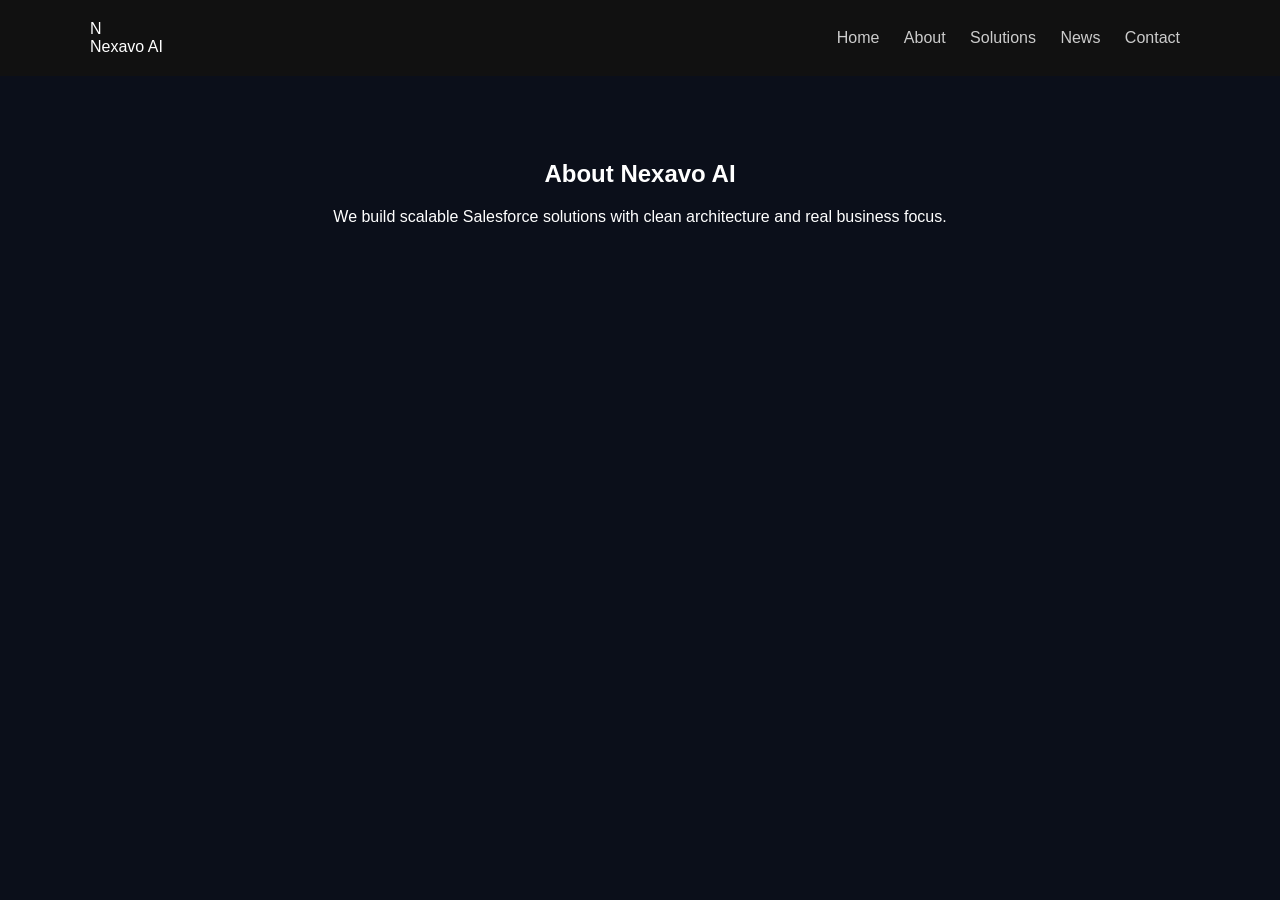
==== commit 76bf49f6: "update" ====
--- a/about.html
+++ b/about.html
@@ -2,219 +2,40 @@
 <html lang="en">
 <head>
   <meta charset="UTF-8" />
-  <meta name="viewport" content="width=device-width, initial-scale=1.0" />
-  <meta name="description" content="About Nexavo AI — Salesforce solutions and product development." />
+  <meta name="viewport" content="width=device-width, initial-scale=1.0"/>
   <title>About — Nexavo AI</title>
-  <link rel="stylesheet" href="style.css" />
+  <link rel="stylesheet" href="style.css"/>
 </head>
 
 <body>
 
-<!-- NAV -->
 <nav class="nav">
-  <div class="container">
-    <div class="nav-inner">
-      <a href="index.html" class="nav-logo">
-        <div class="logo-mark">N</div>
-        Nexavo <span class="text-accent">AI</span>
-      </a>
+  <div class="container nav-inner">
 
-      <ul class="nav-links">
-        <li><a href="index.html">Home</a></li>
-        <li><a href="about.html" class="active">About</a></li>
-        <li><a href="products.html">Solutions</a></li>
-        <li><a href="news.html">News</a></li>
-        <li><a href="contact.html">Contact</a></li>
-      </ul>
+    <div class="nav-logo">
+      <div class="logo-mark">N</div>
+      Nexavo AI
+    </div>
 
-      <a href="contact.html" class="btn btn-primary">Book a Call</a>
+    <div class="nav-links">
+      <a href="index.html">Home</a>
+      <a href="about.html" class="active">About</a>
+      <a href="products.html">Solutions</a>
+      <a href="news.html">News</a>
+      <a href="contact.html">Contact</a>
     </div>
+
   </div>
 </nav>
 
-<!-- HERO -->
-<section class="page-hero">
-  <div class="container" style="max-width:700px;">
-    <h1 class="display-xl mb-24">
-      Building Practical Salesforce Solutions<br>
-      <span class="gradient-text">That Actually Work</span>
-    </h1>
-
-    <p class="body-lg text-muted">
-      Nexavo AI focuses on solving real business problems inside Salesforce —
-      through strong engineering, automation, and scalable product development.
+<section class="hero">
+  <div class="container">
+    <h1>About Nexavo AI</h1>
+    <p class="text-muted">
+      We build scalable Salesforce solutions with clean architecture and real business focus.
     </p>
   </div>
 </section>
 
-<!-- STORY -->
-<section class="section">
-  <div class="container">
-    <div class="grid-2" style="gap:60px;">
-
-      <div>
-        <h2 class="display-lg mb-16">Our Approach</h2>
-
-        <p class="text-muted mb-16">
-          Most Salesforce implementations become complex, underutilized, and difficult to maintain over time.
-        </p>
-
-        <p class="text-muted mb-16">
-          We take a different approach — focusing on clean architecture, automation, and long-term scalability.
-        </p>
-
-        <p class="text-muted">
-          Instead of adding more tools, we build solutions that simplify workflows and improve efficiency.
-        </p>
-      </div>
-
-      <div>
-        <div class="card">
-          <h3>What We Focus On</h3>
-          <ul class="text-muted">
-            <li>✔ Clean and scalable Salesforce architecture</li>
-            <li>✔ Automation that reduces manual work</li>
-            <li>✔ Reliable integrations with external systems</li>
-            <li>✔ Building AppExchange-ready products</li>
-          </ul>
-        </div>
-      </div>
-
-    </div>
-  </div>
-</section>
-
-<!-- EXPERTISE -->
-<section class="section" style="background:var(--bg-surface);">
-  <div class="container">
-
-    <div class="text-center" style="max-width:600px;margin:0 auto 60px;">
-      <h2 class="display-lg">Core Expertise</h2>
-    </div>
-
-    <div class="grid-3">
-
-      <div class="card">
-        <h3>Salesforce Development</h3>
-        <p class="text-muted">
-          Apex, LWC, Flows, and platform-level customization for scalable systems.
-        </p>
-      </div>
-
-      <div class="card">
-        <h3>Integrations</h3>
-        <p class="text-muted">
-          Connecting Salesforce with third-party systems, APIs, and external platforms.
-        </p>
-      </div>
-
-      <div class="card">
-        <h3>ISV Development</h3>
-        <p class="text-muted">
-          Designing and building AppExchange-ready products with proper architecture and packaging.
-        </p>
-      </div>
-
-    </div>
-
-  </div>
-</section>
-
-<!-- PRINCIPLES -->
-<section class="section">
-  <div class="container">
-
-    <div class="text-center" style="max-width:600px;margin:0 auto 60px;">
-      <h2 class="display-lg">How We Work</h2>
-    </div>
-
-    <div class="grid-3">
-
-      <div class="card">
-        <h3>Simple Over Complex</h3>
-        <p class="text-muted">
-          We avoid unnecessary complexity and focus on solutions that are easy to maintain.
-        </p>
-      </div>
-
-      <div class="card">
-        <h3>Outcome Driven</h3>
-        <p class="text-muted">
-          Every solution is built to improve efficiency, adoption, or revenue impact.
-        </p>
-      </div>
-
-      <div class="card">
-        <h3>Long-Term Thinking</h3>
-        <p class="text-muted">
-          We build systems that scale with your business, not just quick fixes.
-        </p>
-      </div>
-
-    </div>
-
-  </div>
-</section>
-
-<!-- CTA -->
-<section class="section text-center">
-  <div class="container">
-
-    <h2 class="display-lg">Let’s Work Together</h2>
-    <p class="text-muted" style="margin-bottom:30px;">
-      If you're planning to build or improve your Salesforce system, we can help.
-    </p>
-
-    <a href="contact.html" class="btn btn-primary btn-xl">Get in Touch</a>
-
-  </div>
-</section>
-
-<!-- FOOTER -->
-<footer class="footer">
-  <div class="container">
-
-    <div class="footer-grid">
-
-      <div>
-        <h4>Nexavo AI</h4>
-        <p>Salesforce solutions and enterprise applications built for scale.</p>
-      </div>
-
-      <div>
-        <h4>Company</h4>
-        <ul>
-          <li><a href="about.html">About</a></li>
-          <li><a href="products.html">Solutions</a></li>
-          <li><a href="contact.html">Contact</a></li>
-        </ul>
-      </div>
-
-      <div>
-        <h4>Services</h4>
-        <ul>
-          <li><a href="#">Automation</a></li>
-          <li><a href="#">Integrations</a></li>
-          <li><a href="#">ISV Development</a></li>
-        </ul>
-      </div>
-
-      <div>
-        <h4>Contact</h4>
-        <ul>
-          <li><a href="mailto:info@nexavoai.com">info@nexavoai.com</a></li>
-        </ul>
-      </div>
-
-    </div>
-
-    <div class="footer-bottom">
-      © 2026 Nexavo AI. All rights reserved.
-    </div>
-
-  </div>
-</footer>
-
-<script src="main.js"></script>
 </body>
 </html>
--- a/style.css
+++ b/style.css
@@ -1,1284 +1,63 @@
-/* ============================================================
-   NEXAVO AI — Main Stylesheet
-   Design: Dark premium SaaS, electric cyan accent
-   Fonts: Inter (display/body) + JetBrains Mono
-   ============================================================ */
-
-@import url('https://fonts.googleapis.com/css2?family=Inter:wght@400;500;600;700;800&family=JetBrains+Mono:wght@400;500&display=swap');
-
-/* ─── CSS Variables ─────────────────────────────────────── */
-:root {
-  /* Colors */
-  --bg-base:        #070A0F;
-  --bg-surface:     #0B1018;
-  --bg-elevated:    #101722;
-  --bg-glass:       rgba(11, 17, 27, 0.76);
-
-  --border-subtle:  rgba(255,255,255,0.065);
-  --border-default: rgba(255,255,255,0.105);
-  --border-strong:  rgba(255,255,255,0.18);
-
-  --cyan:           #38CFFB;
-  --cyan-dim:       rgba(56, 207, 251, 0.09);
-  --cyan-glow:      rgba(56, 207, 251, 0.22);
-  --indigo:         #7C83F7;
-  --indigo-dim:     rgba(124, 131, 247, 0.09);
-
-  --text-primary:   #F5F7FA;
-  --text-secondary: #AEB7C6;
-  --text-muted:     #717B8D;
-
-  /* Typography */
-  --font-display:   'Inter', sans-serif;
-  --font-body:      'Inter', sans-serif;
-  --font-mono:      'JetBrains Mono', monospace;
-
-  /* Spacing */
-  --nav-height:     72px;
-  --section-y:      clamp(72px, 8vw, 112px);
-  --container-max:  1180px;
-  --container-pad:  clamp(20px, 4vw, 48px);
-
-  /* Effects */
-  --radius-sm:      8px;
-  --radius-md:      8px;
-  --radius-lg:      8px;
-  --radius-xl:      12px;
-
-  --shadow-card:    0 1px 0 rgba(255,255,255,0.035) inset, 0 14px 34px rgba(0,0,0,0.28);
-  --shadow-glow:    0 18px 46px rgba(0,0,0,0.32), 0 0 34px rgba(56,207,251,0.09);
-  --transition:     all 0.22s cubic-bezier(0.2, 0.8, 0.2, 1);
+body {
+  margin:0;
+  font-family: Arial;
+  background:#0b0f1a;
+  color:white;
 }
 
-/* ─── Reset & Base ──────────────────────────────────────── */
-*, *::before, *::after { box-sizing: border-box; margin: 0; padding: 0; }
-
-html {
-  scroll-behavior: smooth;
-  -webkit-font-smoothing: antialiased;
-  -moz-osx-font-smoothing: grayscale;
-  text-rendering: optimizeLegibility;
+.container {
+  max-width:1100px;
+  margin:auto;
+  padding:20px;
 }
 
-body {
-  background:
-    radial-gradient(circle at 50% -10%, rgba(56,207,251,0.045), transparent 30rem),
-    linear-gradient(180deg, #070A0F 0%, #080D15 48%, #070A0F 100%);
-  color: var(--text-primary);
-  font-family: var(--font-body);
-  font-size: 16px;
-  line-height: 1.65;
-  overflow-x: hidden;
-}
-
-/* Noise texture overlay */
-body::before {
-  content: '';
-  position: fixed;
-  inset: 0;
-  background-image: url("data:image/svg+xml,%3Csvg viewBox='0 0 256 256' xmlns='http://www.w3.org/2000/svg'%3E%3Cfilter id='noise'%3E%3CfeTurbulence type='fractalNoise' baseFrequency='0.9' numOctaves='4' stitchTiles='stitch'/%3E%3C/filter%3E%3Crect width='100%25' height='100%25' filter='url(%23noise)' opacity='0.03'/%3E%3C/svg%3E");
-  pointer-events: none;
-  z-index: 9999;
-  opacity: 0.22;
-}
-
-img { max-width: 100%; display: block; }
-a { color: inherit; text-decoration: none; }
-ul { list-style: none; }
-button { cursor: pointer; border: none; background: none; font: inherit; }
-::selection { background: rgba(56,207,251,0.24); color: #fff; }
-
-a:focus-visible,
-button:focus-visible,
-input:focus-visible,
-textarea:focus-visible,
-select:focus-visible {
-  outline: 2px solid rgba(56,207,251,0.62);
-  outline-offset: 3px;
-}
-
-/* ─── Typography ────────────────────────────────────────── */
-h1, h2, h3, h4, h5 {
-  font-family: var(--font-display);
-  font-weight: 700;
-  line-height: 1.1;
-  letter-spacing: 0;
-  text-wrap: balance;
-}
-
-.display-xl {
-  font-size: clamp(44px, 7vw, 80px);
-  font-weight: 800;
-  letter-spacing: 0;
-  line-height: 1;
-}
-.display-lg {
-  font-size: clamp(34px, 4.5vw, 56px);
-  font-weight: 700;
-  letter-spacing: 0;
-}
-.display-md {
-  font-size: clamp(25px, 3vw, 38px);
-  font-weight: 700;
-}
-.display-sm {
-  font-size: clamp(18px, 2vw, 26px);
-  font-weight: 600;
-}
-
-.body-lg { font-size: clamp(16px, 1.35vw, 19px); line-height: 1.72; }
-.body-md { font-size: 16px; line-height: 1.65; }
-.body-sm { font-size: 14px; line-height: 1.6; }
-
-.text-muted { color: var(--text-secondary); }
-.text-accent { color: var(--cyan); }
-.mono { font-family: var(--font-mono); font-size: 13px; }
-
-/* ─── Layout ────────────────────────────────────────────── */
-.container {
-  max-width: var(--container-max);
-  margin: 0 auto;
-  padding: 0 var(--container-pad);
-}
-
-.section { padding: var(--section-y) 0; }
-
-.grid-2 { display: grid; grid-template-columns: 1fr 1fr; gap: clamp(36px, 6vw, 72px); align-items: center; }
-.grid-3 { display: grid; grid-template-columns: repeat(3, 1fr); gap: 22px; }
-.grid-4 { display: grid; grid-template-columns: repeat(4, 1fr); gap: 20px; }
-
-/* ─── Navigation ────────────────────────────────────────── */
 .nav {
-  position: fixed;
-  top: 0;
-  left: 0;
-  right: 0;
-  z-index: 1000;
-  height: var(--nav-height);
-  display: flex;
-  align-items: center;
-  transition: var(--transition);
-}
-
-.nav::before {
-  content: '';
-  position: absolute;
-  inset: 0;
-  background: linear-gradient(180deg, rgba(7,10,15,0.78), transparent);
-  pointer-events: none;
-  transition: var(--transition);
-}
-
-.nav.scrolled {
-  background: rgba(7, 10, 15, 0.82);
-  backdrop-filter: blur(18px) saturate(160%);
-  -webkit-backdrop-filter: blur(18px) saturate(160%);
-  border-bottom: 1px solid var(--border-subtle);
-  box-shadow: 0 14px 36px rgba(0,0,0,0.18);
+  background:#111;
+  position:fixed;
+  width:100%;
+  top:0;
 }
 
 .nav-inner {
-  display: flex;
-  align-items: center;
-  justify-content: space-between;
-  width: 100%;
-  position: relative;
-  z-index: 1;
+  display:flex;
+  justify-content:space-between;
+  align-items:center;
 }
 
-.nav-logo {
-  display: flex;
-  align-items: center;
-  gap: 10px;
-  font-family: var(--font-display);
-  font-weight: 800;
-  font-size: 20px;
-  letter-spacing: 0;
-  color: var(--text-primary);
-  transition: var(--transition);
-}
-.nav-logo:hover { color: var(--cyan); }
-
-.logo-mark {
-  width: 36px;
-  height: 36px;
-  background: linear-gradient(135deg, var(--cyan), var(--indigo));
-  border-radius: 8px;
-  display: flex;
-  align-items: center;
-  justify-content: center;
-  font-size: 16px;
-  font-weight: 800;
-  color: #fff;
-  flex-shrink: 0;
-  position: relative;
-  overflow: hidden;
+.nav-links a {
+  margin:0 10px;
+  color:#ccc;
+  text-decoration:none;
 }
 
-.logo-mark::before {
-  content: '';
-  position: absolute;
-  inset: 0;
-  background: linear-gradient(135deg, rgba(255,255,255,0.2), transparent);
+.nav-links a:hover {
+  color:white;
 }
 
-.nav-links {
-  display: flex;
-  align-items: center;
-  gap: 6px;
+.hero {
+  padding-top:120px;
+  text-align:center;
 }
 
-.nav-link {
-  font-size: 14px;
-  font-weight: 600;
-  color: var(--text-secondary);
-  padding: 9px 14px;
-  border-radius: var(--radius-sm);
-  transition: var(--transition);
-  position: relative;
+.grid-3 {
+  display:grid;
+  grid-template-columns:1fr 1fr 1fr;
+  gap:20px;
 }
 
-.nav-link:hover,
-.nav-link.active {
-  color: var(--text-primary);
-  background: rgba(255,255,255,0.065);
+.card {
+  background:#1a1f2b;
+  padding:20px;
+  border-radius:8px;
 }
 
-.nav-link.active::after {
-  content: '';
-  position: absolute;
-  bottom: 4px;
-  left: 50%;
-  transform: translateX(-50%);
-  width: 4px;
-  height: 4px;
-  border-radius: 50%;
-  background: var(--cyan);
+.btn {
+  padding:10px 20px;
+  background:#38CFFB;
+  color:black;
+  border:none;
 }
 
-.nav-cta {
-  display: flex;
-  align-items: center;
-  gap: 10px;
-}
-
-/* Hamburger */
-.hamburger {
-  display: none;
-  flex-direction: column;
-  gap: 5px;
-  padding: 8px;
-  cursor: pointer;
-}
-.hamburger span {
-  display: block;
-  width: 22px;
-  height: 2px;
-  background: var(--text-primary);
-  border-radius: 2px;
-  transition: var(--transition);
-}
-.hamburger.open span:nth-child(1) { transform: translateY(7px) rotate(45deg); }
-.hamburger.open span:nth-child(2) { opacity: 0; }
-.hamburger.open span:nth-child(3) { transform: translateY(-7px) rotate(-45deg); }
-
-.mobile-menu {
-  display: none;
-  position: fixed;
-  inset: 0;
-  top: var(--nav-height);
-  background: rgba(7, 10, 15, 0.96);
-  backdrop-filter: blur(22px) saturate(150%);
-  z-index: 999;
-  flex-direction: column;
-  align-items: center;
-  justify-content: flex-start;
-  gap: 16px;
-  padding: 48px 24px;
-}
-.mobile-menu.open { display: flex; }
-.mobile-menu .nav-link {
-  width: min(100%, 360px);
-  font-size: 22px;
-  font-family: var(--font-display);
-  font-weight: 600;
-  padding: 14px 18px;
-  text-align: center;
-}
-
-/* ─── Buttons ───────────────────────────────────────────── */
-.btn {
-  display: inline-flex;
-  align-items: center;
-  gap: 8px;
-  font-family: var(--font-body);
-  font-size: 14px;
-  font-weight: 600;
-  padding: 10px 18px;
-  border-radius: var(--radius-sm);
-  transition: var(--transition);
-  white-space: nowrap;
-  position: relative;
-  overflow: hidden;
-}
-
-.btn::after {
-  content: '';
-  position: absolute;
-  inset: 0;
-  background: linear-gradient(120deg, transparent 20%, rgba(255,255,255,0.14), transparent 80%);
-  transform: translateX(-120%);
-  transition: transform 0.55s ease;
-  pointer-events: none;
-}
-
-.btn:hover::after { transform: translateX(120%); }
-
-.btn-primary {
-  background: linear-gradient(135deg, #8AE7FF, var(--cyan));
-  color: #070A0F;
-  box-shadow: 0 1px 0 rgba(255,255,255,0.42) inset, 0 10px 24px rgba(56,207,251,0.18);
-}
-.btn-primary:hover {
-  transform: translateY(-1px);
-  box-shadow: 0 1px 0 rgba(255,255,255,0.5) inset, 0 14px 30px rgba(56,207,251,0.24);
-}
-.btn-primary:active { transform: translateY(0); }
-
-.btn-hero-primary {
-  box-shadow:
-    0 1px 0 rgba(255,255,255,0.5) inset,
-    0 14px 38px rgba(56,207,251,0.26),
-    0 0 26px rgba(56,207,251,0.12);
-}
-
-.btn-hero-primary:hover {
-  box-shadow:
-    0 1px 0 rgba(255,255,255,0.56) inset,
-    0 18px 44px rgba(56,207,251,0.31),
-    0 0 30px rgba(56,207,251,0.16);
-}
-
-.btn-secondary {
-  background: rgba(255,255,255,0.035);
-  color: var(--text-primary);
-  border: 1px solid var(--border-default);
-  box-shadow: 0 1px 0 rgba(255,255,255,0.04) inset;
-}
-.btn-secondary:hover {
-  border-color: rgba(56,207,251,0.22);
-  background: rgba(56,207,251,0.055);
-  transform: translateY(-1px);
-}
-
-.btn-ghost {
-  color: var(--text-secondary);
-  padding: 10px 16px;
-}
-.btn-ghost:hover { color: var(--text-primary); }
-
-.btn-lg { font-size: 15px; padding: 13px 24px; border-radius: var(--radius-md); }
-.btn-xl { font-size: 16px; padding: 15px 30px; border-radius: var(--radius-md); }
-
-.btn-icon {
-  display: inline-flex;
-  align-items: center;
-  justify-content: center;
-  width: 36px;
-  height: 36px;
-  padding: 0;
-  border-radius: var(--radius-sm);
-}
-
-/* ─── Cards ─────────────────────────────────────────────── */
-.card {
-  background: linear-gradient(180deg, rgba(255,255,255,0.025), transparent), var(--bg-surface);
-  border: 1px solid var(--border-subtle);
-  border-radius: var(--radius-lg);
-  padding: clamp(24px, 3vw, 32px);
-  transition: var(--transition);
-  position: relative;
-  overflow: hidden;
-}
-
-.card:hover {
-  border-color: rgba(255,255,255,0.13);
-  transform: translateY(-2px);
-  box-shadow: var(--shadow-card);
-}
-
-.card-glow:hover {
-  border-color: rgba(56,207,251,0.2);
-  box-shadow: var(--shadow-glow);
-}
-
-.card::before {
-  content: '';
-  position: absolute;
-  inset: 0;
-  background: linear-gradient(135deg, rgba(56,207,251,0.018) 0%, transparent 60%);
-  opacity: 0;
-  transition: var(--transition);
-}
-.card:hover::before { opacity: 1; }
-
-/* ─── Tags / Badges ─────────────────────────────────────── */
-.tag {
-  display: inline-flex;
-  align-items: center;
-  gap: 6px;
-  font-family: var(--font-mono);
-  font-size: 10px;
-  font-weight: 600;
-  letter-spacing: 0;
-  text-transform: uppercase;
-  padding: 6px 11px;
-  border-radius: 100px;
-  border: 1px solid;
-}
-
-.tag-cyan {
-  color: var(--cyan);
-  border-color: rgba(56,207,251,0.22);
-  background: var(--cyan-dim);
-}
-.tag-indigo {
-  color: var(--indigo);
-  border-color: rgba(124,131,247,0.22);
-  background: var(--indigo-dim);
-}
-.tag-white {
-  color: var(--text-secondary);
-  border-color: var(--border-default);
-  background: var(--border-subtle);
-}
-
-/* ─── Section Labels ────────────────────────────────────── */
-.section-label {
-  display: flex;
-  align-items: center;
-  gap: 12px;
-  margin-bottom: 20px;
-}
-
-.section-label::before {
-  content: '';
-  display: block;
-  width: 24px;
-  height: 2px;
-  background: rgba(56,207,251,0.78);
-  border-radius: 2px;
-}
-
-.section-label span {
-  font-family: var(--font-mono);
-  font-size: 11px;
-  letter-spacing: 0;
-  text-transform: uppercase;
-  color: var(--cyan);
-  font-weight: 600;
-}
-
-/* ─── Dividers ──────────────────────────────────────────── */
-.divider {
-  height: 1px;
-  background: linear-gradient(90deg, transparent, var(--border-default), transparent);
-  margin: 0;
-}
-
-/* ─── Background Orbs / Gradients ───────────────────────── */
-.orb {
-  position: absolute;
-  border-radius: 50%;
-  filter: blur(80px);
-  pointer-events: none;
-  will-change: transform;
-}
-
-.orb-cyan {
-  background: radial-gradient(circle, rgba(56,207,251,0.1) 0%, transparent 70%);
-}
-
-.orb-indigo {
-  background: radial-gradient(circle, rgba(124,131,247,0.085) 0%, transparent 70%);
-}
-
-/* ─── Grid Background Pattern ───────────────────────────── */
-.grid-bg {
-  position: absolute;
-  inset: 0;
-  background-image:
-    linear-gradient(rgba(255,255,255,0.016) 1px, transparent 1px),
-    linear-gradient(90deg, rgba(255,255,255,0.016) 1px, transparent 1px);
-  background-size: 60px 60px;
-  mask-image: radial-gradient(ellipse 80% 60% at 50% 50%, black 40%, transparent 100%);
-  opacity: 0.7;
-  pointer-events: none;
-}
-
-/* ─── Stat Numbers ──────────────────────────────────────── */
-.stat-number {
-  font-family: var(--font-display);
-  font-size: clamp(36px, 5vw, 64px);
-  font-weight: 800;
-  letter-spacing: 0;
-  line-height: 1;
-  background: linear-gradient(135deg, var(--text-primary) 70%, rgba(56,207,251,0.86));
-  -webkit-background-clip: text;
-  -webkit-text-fill-color: transparent;
-  background-clip: text;
-}
-
-/* ─── Gradient Text ─────────────────────────────────────── */
-.gradient-text {
-  background: linear-gradient(135deg, #B7EEFF 0%, #AAB0FF 100%);
-  -webkit-background-clip: text;
-  -webkit-text-fill-color: transparent;
-  background-clip: text;
-}
-
-/* ─── Hero Section ──────────────────────────────────────── */
-.hero {
-  min-height: min(760px, 100svh);
-  display: flex;
-  align-items: center;
-  position: relative;
-  overflow: hidden;
-  padding-top: var(--nav-height);
-}
-
-.hero-content {
-  position: relative;
-  z-index: 2;
-  max-width: 760px;
-}
-
-.hero-badge {
-  display: inline-flex;
-  align-items: center;
-  gap: 8px;
-  background: rgba(17,24,39,0.62);
-  border: 1px solid rgba(255,255,255,0.095);
-  border-radius: 100px;
-  padding: 6px 16px 6px 6px;
-  font-size: 13px;
-  font-weight: 500;
-  color: var(--text-secondary);
-  margin-bottom: 28px;
-  animation: fadeSlideUp 0.6s ease both;
-  box-shadow: 0 1px 0 rgba(255,255,255,0.05) inset;
-}
-
-.hero-badge-dot {
-  width: 24px;
-  height: 24px;
-  background: var(--cyan-dim);
-  border: 1px solid rgba(56,207,251,0.22);
-  border-radius: 50%;
-  display: flex;
-  align-items: center;
-  justify-content: center;
-  font-size: 10px;
-  color: var(--cyan);
-}
-
-.hero-badge-dot::before {
-  content: '';
-  width: 8px;
-  height: 8px;
-  background: rgba(56,207,251,0.9);
-  border-radius: 50%;
-  animation: pulse 2s infinite;
-}
-
-.hero-headline {
-  margin-bottom: 20px;
-  animation: fadeSlideUp 0.6s 0.1s ease both;
-}
-
-.hero-headline .display-xl {
-  max-width: 740px;
-}
-
-.hero-sub {
-  max-width: 640px;
-  color: var(--text-secondary);
-  margin-bottom: 30px;
-  animation: fadeSlideUp 0.6s 0.2s ease both;
-}
-
-.hero-actions {
-  display: flex;
-  gap: 14px;
-  flex-wrap: wrap;
-  animation: fadeSlideUp 0.6s 0.3s ease both;
-}
-
-.hero-visual {
-  display: none;
-}
-
-.trust-section {
-  padding: 24px 0;
-  background: rgba(11,17,27,0.56);
-  border-top: 1px solid var(--border-subtle);
-  border-bottom: 1px solid var(--border-subtle);
-}
-
-.trust-grid {
-  display: grid;
-  grid-template-columns: repeat(3, 1fr);
-  gap: 14px;
-}
-
-.trust-item {
-  display: flex;
-  align-items: center;
-  gap: 12px;
-  padding: 16px 18px;
-  background: rgba(255,255,255,0.024);
-  border: 1px solid var(--border-subtle);
-  border-radius: var(--radius-md);
-}
-
-.trust-item span {
-  font-family: var(--font-mono);
-  font-size: 11px;
-  font-weight: 600;
-  color: var(--cyan);
-}
-
-.trust-item strong {
-  font-size: 15px;
-  font-weight: 600;
-  color: var(--text-primary);
-}
-
-/* ─── Feature Icon ──────────────────────────────────────── */
-.feature-icon {
-  width: 48px;
-  height: 48px;
-  border-radius: var(--radius-md);
-  display: flex;
-  align-items: center;
-  justify-content: center;
-  font-size: 22px;
-  margin-bottom: 18px;
-  flex-shrink: 0;
-}
-
-.icon-cyan { background: var(--cyan-dim); border: 1px solid rgba(56,207,251,0.16); }
-.icon-indigo { background: var(--indigo-dim); border: 1px solid rgba(124,131,247,0.16); }
-.icon-purple { background: rgba(168,85,247,0.075); border: 1px solid rgba(168,85,247,0.14); }
-.icon-emerald { background: rgba(16,185,129,0.075); border: 1px solid rgba(16,185,129,0.14); }
-
-/* ─── CTA Strip ─────────────────────────────────────────── */
-.cta-strip {
-  background:
-    radial-gradient(circle at 50% 0%, rgba(56,207,251,0.055), transparent 34rem),
-    var(--bg-elevated);
-  border-top: 1px solid var(--border-subtle);
-  border-bottom: 1px solid var(--border-subtle);
-  padding: clamp(64px, 8vw, 88px) 0;
-  position: relative;
-  overflow: hidden;
-}
-
-.cta-strip-inner {
-  display: flex;
-  align-items: center;
-  justify-content: space-between;
-  gap: 40px;
-  flex-wrap: wrap;
-}
-
-/* ─── Testimonials / Logos ──────────────────────────────── */
-.logo-strip {
-  display: flex;
-  align-items: center;
-  gap: 48px;
-  flex-wrap: wrap;
-  justify-content: center;
-  opacity: 0.45;
-  filter: grayscale(1);
-}
-
-/* ─── Timeline ──────────────────────────────────────────── */
-.timeline {
-  position: relative;
-  padding-left: 32px;
-}
-.timeline::before {
-  content: '';
-  position: absolute;
-  left: 0;
-  top: 8px;
-  bottom: 0;
-  width: 2px;
-  background: linear-gradient(180deg, var(--cyan), transparent);
-}
-.timeline-item {
-  position: relative;
-  padding-bottom: 40px;
-}
-.timeline-item::before {
-  content: '';
-  position: absolute;
-  left: -36px;
-  top: 8px;
-  width: 10px;
-  height: 10px;
-  border-radius: 50%;
-  background: var(--cyan);
-  box-shadow: 0 0 12px var(--cyan-glow);
-}
-
-/* ─── Footer ────────────────────────────────────────────── */
-.footer {
-  background: linear-gradient(180deg, var(--bg-surface), #070A0F);
-  border-top: 1px solid var(--border-subtle);
-  padding: 60px 0 32px;
-}
-
-.footer-grid {
-  display: grid;
-  grid-template-columns: 1.8fr 1fr 1fr 1fr;
-  gap: 60px;
-  margin-bottom: 60px;
-}
-
-.footer-brand h3 {
-  font-family: var(--font-display);
-  font-size: 20px;
-  font-weight: 800;
-  margin-bottom: 12px;
-}
-
-.footer-brand p {
-  color: var(--text-secondary);
-  font-size: 14px;
-  line-height: 1.7;
-  max-width: 280px;
-  margin-bottom: 24px;
-}
-
-.footer-col h4 {
-  font-size: 12px;
-  font-weight: 600;
-  letter-spacing: 0.08em;
-  text-transform: uppercase;
-  color: var(--text-muted);
-  margin-bottom: 16px;
-  font-family: var(--font-mono);
-}
-
-.footer-col ul li {
-  margin-bottom: 10px;
-}
-
-.footer-col ul a {
-  font-size: 14px;
-  color: var(--text-secondary);
-  transition: var(--transition);
-}
-
-.footer-col ul a:hover { color: var(--cyan); padding-left: 3px; }
-
-.footer-bottom {
-  padding-top: 32px;
-  border-top: 1px solid var(--border-subtle);
-  display: flex;
-  align-items: center;
-  justify-content: space-between;
-  flex-wrap: wrap;
-  gap: 16px;
-}
-
-.footer-bottom p {
-  font-size: 13px;
-  color: var(--text-muted);
-}
-
-.social-links {
-  display: flex;
-  gap: 8px;
-}
-
-.social-link {
-  width: 34px;
-  height: 34px;
-  border-radius: var(--radius-sm);
-  border: 1px solid var(--border-subtle);
-  display: flex;
-  align-items: center;
-  justify-content: center;
-  font-size: 14px;
-  color: var(--text-secondary);
-  transition: var(--transition);
-}
-
-.social-link:hover {
-  border-color: var(--border-strong);
-  color: var(--text-primary);
-  background: rgba(56,207,251,0.055);
-  transform: translateY(-1px);
-}
-
-/* ─── Form ──────────────────────────────────────────────── */
-.form-group {
-  display: flex;
-  flex-direction: column;
-  gap: 8px;
-  margin-bottom: 20px;
-}
-
-.form-label {
-  font-size: 13px;
-  font-weight: 500;
-  color: var(--text-secondary);
-}
-
-.form-input,
-.form-textarea,
-.form-select {
-  background: rgba(17,24,39,0.72);
-  border: 1px solid var(--border-default);
-  border-radius: var(--radius-md);
-  color: var(--text-primary);
-  font-family: var(--font-body);
-  font-size: 15px;
-  padding: 13px 15px;
-  width: 100%;
-  transition: var(--transition);
-  outline: none;
-}
-
-.form-input::placeholder,
-.form-textarea::placeholder { color: var(--text-muted); }
-
-.form-input:focus,
-.form-textarea:focus,
-.form-select:focus {
-  border-color: var(--cyan);
-  background: rgba(17,24,39,0.95);
-  box-shadow: 0 0 0 4px rgba(56,207,251,0.09);
-}
-
-.form-textarea { resize: vertical; min-height: 140px; }
-
-.form-select {
-  appearance: none;
-  cursor: pointer;
-  background-image: url("data:image/svg+xml,%3Csvg xmlns='http://www.w3.org/2000/svg' width='12' height='12' viewBox='0 0 24 24' fill='none' stroke='%238A94A8' stroke-width='2'%3E%3Cpath d='m6 9 6 6 6-6'/%3E%3C/svg%3E");
-  background-repeat: no-repeat;
-  background-position: right 16px center;
-  padding-right: 40px;
-}
-
-.contact-hero {
-  min-height: 100svh;
-  display: flex;
-  align-items: center;
-}
-
-.contact-layout {
-  display: grid;
-  grid-template-columns: minmax(0, 1.05fr) minmax(360px, 0.95fr);
-  gap: clamp(36px, 6vw, 80px);
-  align-items: center;
-  position: relative;
-  z-index: 1;
-}
-
-.contact-copy {
-  max-width: 620px;
-}
-
-.contact-highlights {
-  display: grid;
-  gap: 12px;
-  margin-top: 36px;
-}
-
-.contact-highlights div {
-  display: grid;
-  grid-template-columns: 44px 1fr;
-  gap: 14px;
-  align-items: start;
-  padding: 16px;
-  background: rgba(255,255,255,0.026);
-  border: 1px solid var(--border-subtle);
-  border-radius: var(--radius-md);
-}
-
-.contact-highlights span {
-  display: inline-flex;
-  align-items: center;
-  justify-content: center;
-  width: 34px;
-  height: 34px;
-  border-radius: var(--radius-sm);
-  background: var(--cyan-dim);
-  border: 1px solid rgba(56,207,251,0.16);
-  color: var(--cyan);
-  font-family: var(--font-mono);
-  font-size: 12px;
-  font-weight: 600;
-}
-
-.contact-highlights p {
-  color: var(--text-secondary);
-  font-size: 14px;
-  line-height: 1.6;
-}
-
-.contact-panel {
-  background:
-    linear-gradient(180deg, rgba(255,255,255,0.026), transparent),
-    rgba(11,17,27,0.86);
-  border: 1px solid rgba(255,255,255,0.105);
-  border-radius: var(--radius-xl);
-  padding: clamp(24px, 4vw, 40px);
-  box-shadow: var(--shadow-card);
-  backdrop-filter: blur(18px);
-}
-
-.contact-form .form-group:last-of-type {
-  margin-bottom: 24px;
-}
-
-.form-status {
-  min-height: 22px;
-  margin-top: 14px;
-  font-size: 14px;
-  color: var(--text-secondary);
-  text-align: center;
-}
-
-.form-status-success {
-  color: #34D399;
-}
-
-.form-status-error {
-  color: #F87171;
-}
-
-/* ─── Page Hero (inner pages) ───────────────────────────── */
-.page-hero {
-  padding-top: calc(var(--nav-height) + clamp(56px, 8vw, 88px));
-  padding-bottom: clamp(64px, 8vw, 92px);
-  position: relative;
-  overflow: hidden;
-}
-
-/* ─── Product Cards ─────────────────────────────────────── */
-.product-card {
-  background: linear-gradient(180deg, rgba(255,255,255,0.025), transparent), var(--bg-surface);
-  border: 1px solid var(--border-subtle);
-  border-radius: var(--radius-lg);
-  overflow: hidden;
-  transition: var(--transition);
-  position: relative;
-}
-
-.product-card:hover {
-  border-color: rgba(56,207,251,0.18);
-  transform: translateY(-3px);
-  box-shadow: 0 20px 48px rgba(0,0,0,0.34), 0 0 30px rgba(56,207,251,0.055);
-}
-
-.product-card-header {
-  padding: 28px 28px 22px;
-  background: linear-gradient(135deg, var(--bg-elevated), var(--bg-surface));
-  border-bottom: 1px solid var(--border-subtle);
-}
-
-.product-card-body { padding: 28px; }
-
-.product-badge {
-  position: absolute;
-  top: 20px;
-  right: 20px;
-  font-family: var(--font-mono);
-  font-size: 10px;
-  letter-spacing: 0;
-  text-transform: uppercase;
-  background: rgba(56,207,251,0.1);
-  color: var(--cyan);
-  border: 1px solid rgba(56,207,251,0.18);
-  padding: 4px 10px;
-  border-radius: 100px;
-}
-
-/* ─── Blog Cards ────────────────────────────────────────── */
-.blog-card {
-  background: linear-gradient(180deg, rgba(255,255,255,0.022), transparent), var(--bg-surface);
-  border: 1px solid var(--border-subtle);
-  border-radius: var(--radius-lg);
-  overflow: hidden;
-  transition: var(--transition);
-}
-
-.blog-card:hover {
-  border-color: rgba(255,255,255,0.13);
-  transform: translateY(-2px);
-  box-shadow: var(--shadow-card);
-}
-
-.blog-card-thumb {
-  height: 200px;
-  position: relative;
-  overflow: hidden;
-}
-
-.blog-card-thumb::after {
-  content: '';
-  position: absolute;
-  inset: 0;
-  background: linear-gradient(180deg, transparent 45%, rgba(7,10,15,0.22));
-  pointer-events: none;
-}
-
-.blog-card-body { padding: 24px; }
-
-.blog-meta {
-  display: flex;
-  align-items: center;
-  gap: 12px;
-  margin-bottom: 12px;
-}
-
-.blog-meta time {
-  font-size: 12px;
-  color: var(--text-muted);
-  font-family: var(--font-mono);
-}
-
-/* ─── Scroll Animations ─────────────────────────────────── */
-.reveal {
-  opacity: 0;
-  transform: translateY(24px);
-  transition: opacity 0.6s ease, transform 0.6s ease;
-}
-.reveal.visible {
-  opacity: 1;
-  transform: translateY(0);
-}
-.reveal-delay-1 { transition-delay: 0.1s; }
-.reveal-delay-2 { transition-delay: 0.2s; }
-.reveal-delay-3 { transition-delay: 0.3s; }
-.reveal-delay-4 { transition-delay: 0.4s; }
-
-/* ─── Animations ────────────────────────────────────────── */
-@keyframes fadeSlideUp {
-  from { opacity: 0; transform: translateY(20px); }
-  to { opacity: 1; transform: translateY(0); }
-}
-
-@keyframes fadeIn {
-  from { opacity: 0; }
-  to { opacity: 1; }
-}
-
-@keyframes pulse {
-  0%, 100% { box-shadow: 0 0 0 0 rgba(56,207,251,0.42); }
-  50% { box-shadow: 0 0 0 6px rgba(56,207,251,0); }
-}
-
-@keyframes float {
-  0%, 100% { transform: translateY(0px); }
-  50% { transform: translateY(-12px); }
-}
-
-@keyframes spin-slow {
-  from { transform: rotate(0deg); }
-  to { transform: rotate(360deg); }
-}
-
-@keyframes shimmer {
-  0% { background-position: -200% center; }
-  100% { background-position: 200% center; }
-}
-
-.animate-float { animation: float 6s ease-in-out infinite; }
-.animate-spin-slow { animation: spin-slow 20s linear infinite; }
-
-/* Premium layout helpers */
-.dashboard-preview,
-.featured-product,
-.featured-post-grid {
-  box-shadow: var(--shadow-card);
-}
-
-.featured-product,
-.featured-post-grid {
-  background:
-    linear-gradient(180deg, rgba(255,255,255,0.025), transparent),
-    var(--bg-surface) !important;
-}
-
-/* ─── Responsive ────────────────────────────────────────── */
-@media (max-width: 1024px) {
-  .grid-4 { grid-template-columns: repeat(2, 1fr); }
-  .footer-grid { grid-template-columns: 1fr 1fr; gap: 40px; }
-  .hero-visual { display: none; }
-  .stats-grid,
-  .certification-grid {
-    grid-template-columns: repeat(2, 1fr) !important;
-  }
-  .featured-post-grid,
-  .product-feature-grid {
-    grid-template-columns: 1fr !important;
-  }
-  .product-visual-panel {
-    border-left: 0 !important;
-    border-top: 1px solid var(--border-subtle);
-  }
-  .contact-layout {
-    grid-template-columns: 1fr;
-  }
-  .contact-copy {
-    max-width: 760px;
-  }
-}
-
-@media (max-width: 768px) {
-  :root {
-    --nav-height: 68px;
-    --section-y: 68px;
-    --container-pad: 20px;
-  }
-  body { font-size: 15px; }
-  .nav-links, .nav-cta .btn-secondary { display: none; }
-  .hamburger { display: flex; }
-  .grid-2, .grid-3 { grid-template-columns: 1fr; }
-  .grid-4 { grid-template-columns: 1fr; }
-  .footer-grid { grid-template-columns: 1fr; gap: 32px; }
-  .dashboard-metrics,
-  .why-us-grid {
-    grid-template-columns: 1fr !important;
-  }
-  .stats-grid {
-    gap: 24px !important;
-  }
-  .hero-container {
-    padding-top: 44px !important;
-    padding-bottom: 58px !important;
-  }
-  .hero-badge {
-    max-width: 100%;
-    align-items: flex-start;
-    border-radius: var(--radius-md);
-    padding: 10px 14px;
-  }
-  .hero-badge-dot { display: none; }
-  .cta-strip-inner { flex-direction: column; text-align: center; }
-  .footer-bottom { flex-direction: column; text-align: center; }
-  .hero-actions { flex-direction: column; align-items: flex-start; }
-  .hero-actions .btn,
-  .mobile-menu .btn,
-  .product-feature-copy .btn,
-  .featured-post-copy .btn,
-  .cta-strip .btn {
-    width: 100%;
-    justify-content: center;
-  }
-  .product-feature-copy,
-  .featured-post-copy {
-    padding: 32px !important;
-  }
-  .product-visual-panel {
-    padding: 28px !important;
-  }
-  .blog-meta {
-    flex-wrap: wrap;
-    gap: 8px;
-  }
-  .footer-grid { margin-bottom: 40px; }
-  .trust-grid {
-    grid-template-columns: 1fr;
-  }
-  .trust-item {
-    padding: 15px 16px;
-  }
-  .contact-hero {
-    min-height: auto;
-  }
-  .contact-panel {
-    padding: 28px;
-  }
-}
-
-@media (max-width: 480px) {
-  .display-xl { font-size: clamp(38px, 12vw, 48px); }
-  .display-lg { font-size: clamp(30px, 10vw, 38px); }
-  .hero {
-    min-height: auto;
-  }
-  .hero-sub {
-    margin-bottom: 24px;
-  }
-  .hero-actions {
-    gap: 10px;
-  }
-  .btn-xl,
-  .btn-lg {
-    padding: 13px 18px;
-    font-size: 15px;
-  }
-  .card,
-  .product-card-body,
-  .blog-card-body {
-    padding: 22px;
-  }
-  .stats-grid,
-  .certification-grid {
-    grid-template-columns: 1fr !important;
-  }
-  .dashboard-preview,
-  .product-feature-copy,
-  .featured-post-copy {
-    padding: 24px !important;
-  }
-  .page-hero {
-    padding-top: calc(var(--nav-height) + 40px);
-    padding-bottom: 56px;
-  }
-  .mobile-menu {
-    align-items: stretch;
-  }
-  .contact-highlights div {
-    grid-template-columns: 1fr;
-  }
-  .contact-panel {
-    padding: 22px;
-  }
-}
-
-/* ─── Utility ───────────────────────────────────────────── */
-.text-center { text-align: center; }
-.text-right { text-align: right; }
-.flex { display: flex; }
-.flex-col { flex-direction: column; }
-.items-center { align-items: center; }
-.justify-between { justify-content: space-between; }
-.justify-center { justify-content: center; }
-.gap-4 { gap: 4px; }
-.gap-8 { gap: 8px; }
-.gap-12 { gap: 12px; }
-.gap-16 { gap: 16px; }
-.gap-24 { gap: 24px; }
-.gap-32 { gap: 32px; }
-.gap-40 { gap: 40px; }
-.mb-8 { margin-bottom: 8px; }
-.mb-12 { margin-bottom: 12px; }
-.mb-16 { margin-bottom: 16px; }
-.mb-24 { margin-bottom: 24px; }
-.mb-32 { margin-bottom: 32px; }
-.mb-40 { margin-bottom: 40px; }
-.mb-60 { margin-bottom: 60px; }
-.mt-auto { margin-top: auto; }
-.w-full { width: 100%; }
-.relative { position: relative; }
-.overflow-hidden { overflow: hidden; }
-.hidden { display: none !important; }
+.section {
+  padding:60px 0;
+}
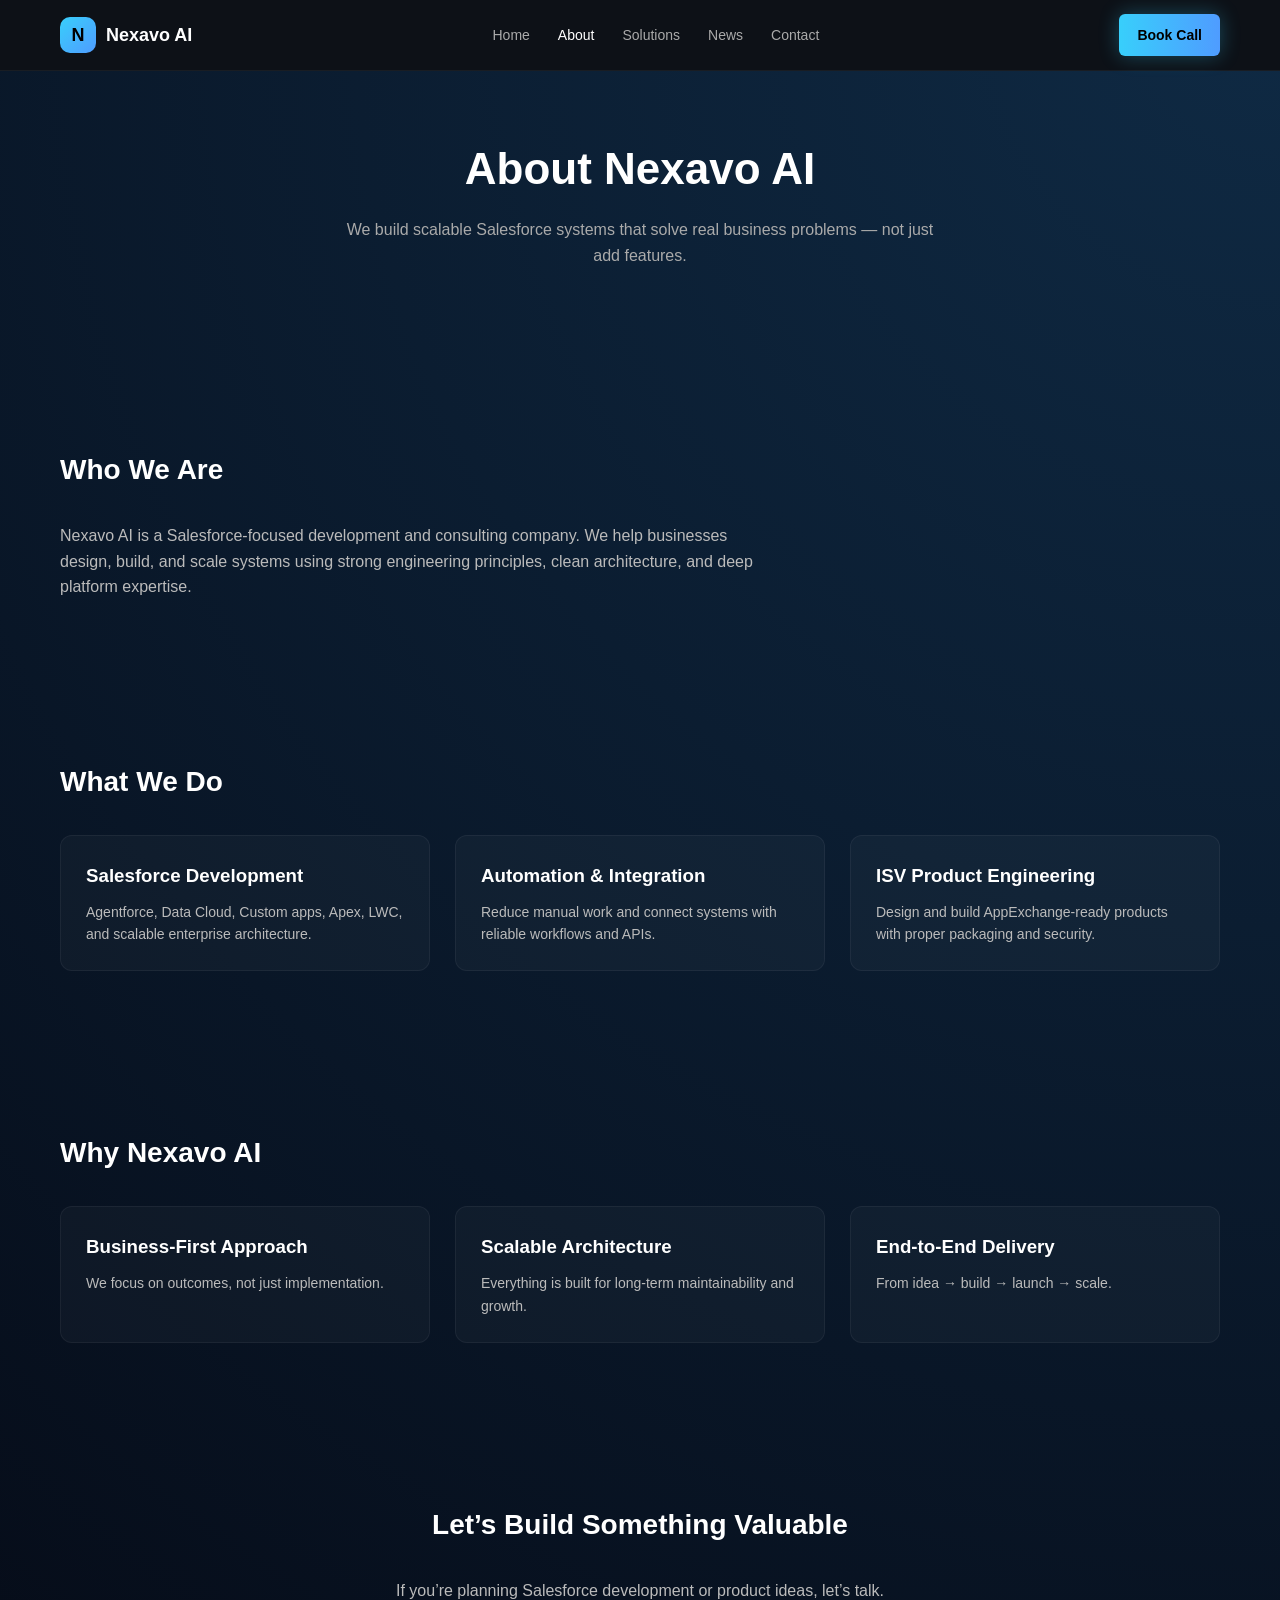
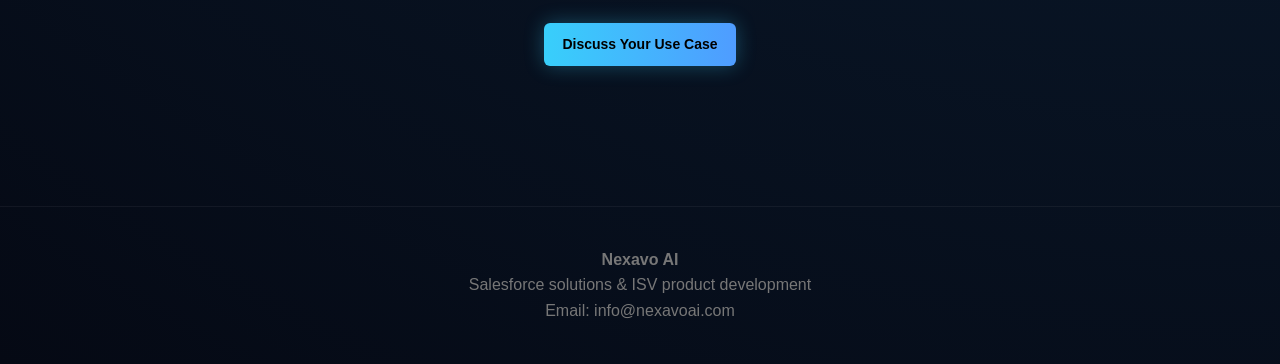
==== commit 83353cd3: "updated fix" ====
--- a/about.html
+++ b/about.html
@@ -9,6 +9,7 @@
 
 <body>
 
+<!-- NAVBAR -->
 <nav class="nav">
   <div class="container nav-inner">
 
@@ -25,17 +26,104 @@
       <a href="contact.html">Contact</a>
     </div>
 
+    <a href="contact.html" class="btn btn-primary">Book Call</a>
+
   </div>
 </nav>
 
+<!-- HERO -->
 <section class="hero">
   <div class="container">
     <h1>About Nexavo AI</h1>
-    <p class="text-muted">
-      We build scalable Salesforce solutions with clean architecture and real business focus.
+    <p>
+      We build scalable Salesforce systems that solve real business problems — not just add features.
     </p>
   </div>
 </section>
 
+<!-- SECTION: WHO WE ARE -->
+<section class="section">
+  <div class="container">
+    <h2>Who We Are</h2>
+    <p style="max-width:700px; color:#bbb;">
+      Nexavo AI is a Salesforce-focused development and consulting company. We help businesses design,
+      build, and scale systems using strong engineering principles, clean architecture, and deep platform expertise.
+    </p>
+  </div>
+</section>
+
+<!-- SECTION: WHAT WE DO -->
+<section class="section">
+  <div class="container">
+    <h2>What We Do</h2>
+
+    <div class="grid-3">
+
+      <div class="card">
+        <h3>Salesforce Development</h3>
+        <p>Agentforce, Data Cloud, Custom apps, Apex, LWC, and scalable enterprise architecture.</p>
+      </div>
+
+      <div class="card">
+        <h3>Automation & Integration</h3>
+        <p>Reduce manual work and connect systems with reliable workflows and APIs.</p>
+      </div>
+
+      <div class="card">
+        <h3>ISV Product Engineering</h3>
+        <p>Design and build AppExchange-ready products with proper packaging and security.</p>
+      </div>
+
+    </div>
+  </div>
+</section>
+
+<!-- SECTION: WHY US -->
+<section class="section">
+  <div class="container">
+    <h2>Why Nexavo AI</h2>
+
+    <div class="grid-3">
+
+      <div class="card">
+        <h3>Business-First Approach</h3>
+        <p>We focus on outcomes, not just implementation.</p>
+      </div>
+
+      <div class="card">
+        <h3>Scalable Architecture</h3>
+        <p>Everything is built for long-term maintainability and growth.</p>
+      </div>
+
+      <div class="card">
+        <h3>End-to-End Delivery</h3>
+        <p>From idea → build → launch → scale.</p>
+      </div>
+
+    </div>
+  </div>
+</section>
+
+<!-- CTA -->
+<section class="section" style="text-align:center;">
+  <div class="container">
+    <h2>Let’s Build Something Valuable</h2>
+    <p style="color:#bbb; margin-top:10px;">
+      If you’re planning Salesforce development or product ideas, let’s talk.
+    </p>
+
+    <a href="contact.html" class="btn btn-primary" style="margin-top:20px;">
+      Discuss Your Use Case
+    </a>
+  </div>
+</section>
+
+<!-- FOOTER -->
+<footer class="footer">
+  <p><strong>Nexavo AI</strong></p>
+  <p>Salesforce solutions & ISV product development</p>
+  <p>Email: info@nexavoai.com</p>
+</footer>
+
 </body>
 </html>
--- a/style.css
+++ b/style.css
@@ -1,63 +1,230 @@
+/* ================= RESET ================= */
+* {
+  margin: 0;
+  padding: 0;
+  box-sizing: border-box;
+}
+
+/* ================= BODY ================= */
 body {
-  margin:0;
-  font-family: Arial;
-  background:#0b0f1a;
-  color:white;
-}
-
+  font-family: 'Segoe UI', sans-serif;
+  background: radial-gradient(circle at top right, #0f2a44, #050914);
+  color: white;
+  line-height: 1.6;
+  overflow-x: hidden;
+}
+
+/* ================= CONTAINER ================= */
 .container {
-  max-width:1100px;
-  margin:auto;
-  padding:20px;
-}
-
+  max-width: 1200px;
+  margin: auto;
+  padding: 0 20px;
+}
+
+/* ================= NAVBAR ================= */
 .nav {
-  background:#111;
-  position:fixed;
-  width:100%;
-  top:0;
+  position: fixed;
+  top: 0;
+  width: 100%;
+  background: #0d1117;
+  border-bottom: 1px solid rgba(255,255,255,0.05);
+  z-index: 1000;
 }
 
 .nav-inner {
-  display:flex;
-  justify-content:space-between;
-  align-items:center;
+  display: flex;
+  justify-content: space-between;
+  align-items: center;
+  height: 70px;
+}
+
+/* LOGO */
+.nav-logo {
+  display: flex;
+  align-items: center;
+  font-weight: 600;
+  font-size: 18px;
+}
+
+.logo-mark {
+  width: 36px;
+  height: 36px;
+  background: linear-gradient(135deg, #38CFFB, #4f9cff);
+  color: #000;
+  display: flex;
+  align-items: center;
+  justify-content: center;
+  border-radius: 10px;
+  margin-right: 10px;
+  font-weight: bold;
+}
+
+/* NAV LINKS */
+.nav-links {
+  display: flex;
+  gap: 28px;
+  align-items: center;
 }
 
 .nav-links a {
-  margin:0 10px;
-  color:#ccc;
-  text-decoration:none;
-}
-
-.nav-links a:hover {
-  color:white;
-}
-
+  color: #aaa;
+  text-decoration: none;
+  font-size: 14px;
+  transition: 0.2s;
+}
+
+.nav-links a:hover,
+.nav-links .active {
+  color: #fff;
+}
+
+/* BUTTON */
+.btn {
+  padding: 10px 18px;
+  border-radius: 6px;
+  text-decoration: none;
+  font-size: 14px;
+  transition: 0.3s;
+  display: inline-block;
+}
+
+.btn-primary {
+  background: linear-gradient(90deg,#38CFFB,#4f9cff);
+  color: #000;
+  font-weight: 600;
+  box-shadow: 0 0 20px rgba(56,207,251,0.3);
+}
+
+.btn-primary:hover {
+  transform: translateY(-2px);
+}
+
+/* ================= HERO ================= */
 .hero {
-  padding-top:120px;
-  text-align:center;
-}
-
+  padding-top: 140px;
+  padding-bottom: 100px;
+  text-align: center;
+}
+
+.hero h1 {
+  font-size: 44px;
+  max-width: 800px;
+  margin: 0 auto;
+  line-height: 1.3;
+}
+
+.hero p {
+  color: #aaa;
+  margin-top: 20px;
+  font-size: 16px;
+  max-width: 600px;
+  margin-left: auto;
+  margin-right: auto;
+}
+
+.hero .btn {
+  margin-top: 25px;
+}
+
+/* TRUST TEXT */
+.hero-trust {
+  margin-top: 15px;
+  font-size: 14px;
+  color: #9ca3af;
+}
+
+/* TEXT GRADIENT */
+.highlight {
+  background: linear-gradient(90deg, #38CFFB, #7aa2ff);
+  -webkit-background-clip: text;
+  -webkit-text-fill-color: transparent;
+}
+
+/* ================= SECTION ================= */
+.section {
+  padding: 80px 0;
+}
+
+/* HEADINGS */
+h2 {
+  font-size: 28px;
+  margin-bottom: 30px;
+}
+
+/* ================= GRID ================= */
 .grid-3 {
-  display:grid;
-  grid-template-columns:1fr 1fr 1fr;
-  gap:20px;
-}
-
+  display: grid;
+  grid-template-columns: repeat(3,1fr);
+  gap: 25px;
+  margin-top: 20px;
+}
+
+/* ================= CARD ================= */
 .card {
-  background:#1a1f2b;
-  padding:20px;
-  border-radius:8px;
-}
-
-.btn {
-  padding:10px 20px;
-  background:#38CFFB;
-  color:black;
-  border:none;
-}
-
-.section {
-  padding:60px 0;
+  background: rgba(255,255,255,0.03);
+  padding: 25px;
+  border-radius: 12px;
+  border: 1px solid rgba(255,255,255,0.05);
+  transition: 0.3s;
+}
+
+.card h3 {
+  margin-bottom: 10px;
+}
+
+.card p {
+  color: #bbb;
+  font-size: 14px;
+}
+
+.card:hover {
+  transform: translateY(-6px);
+  box-shadow: 0 10px 30px rgba(0,0,0,0.5);
+}
+
+/* ================= CONTACT FORM ================= */
+form input,
+form textarea,
+form select {
+  width: 100%;
+  padding: 10px;
+  margin-top: 10px;
+  margin-bottom: 15px;
+  border-radius: 6px;
+  border: none;
+  background: #0f1626;
+  color: white;
+}
+
+form textarea {
+  min-height: 100px;
+}
+
+/* ================= FOOTER ================= */
+.footer {
+  padding: 40px 0;
+  text-align: center;
+  color: #777;
+  border-top: 1px solid rgba(255,255,255,0.05);
+  margin-top: 60px;
+}
+
+/* ================= RESPONSIVE ================= */
+@media(max-width: 768px){
+
+  .grid-3 {
+    grid-template-columns: 1fr;
+  }
+
+  .nav-links {
+    display: none;
+  }
+
+  .hero h1 {
+    font-size: 30px;
+  }
+
+  .hero {
+    padding-top: 120px;
+  }
 }
